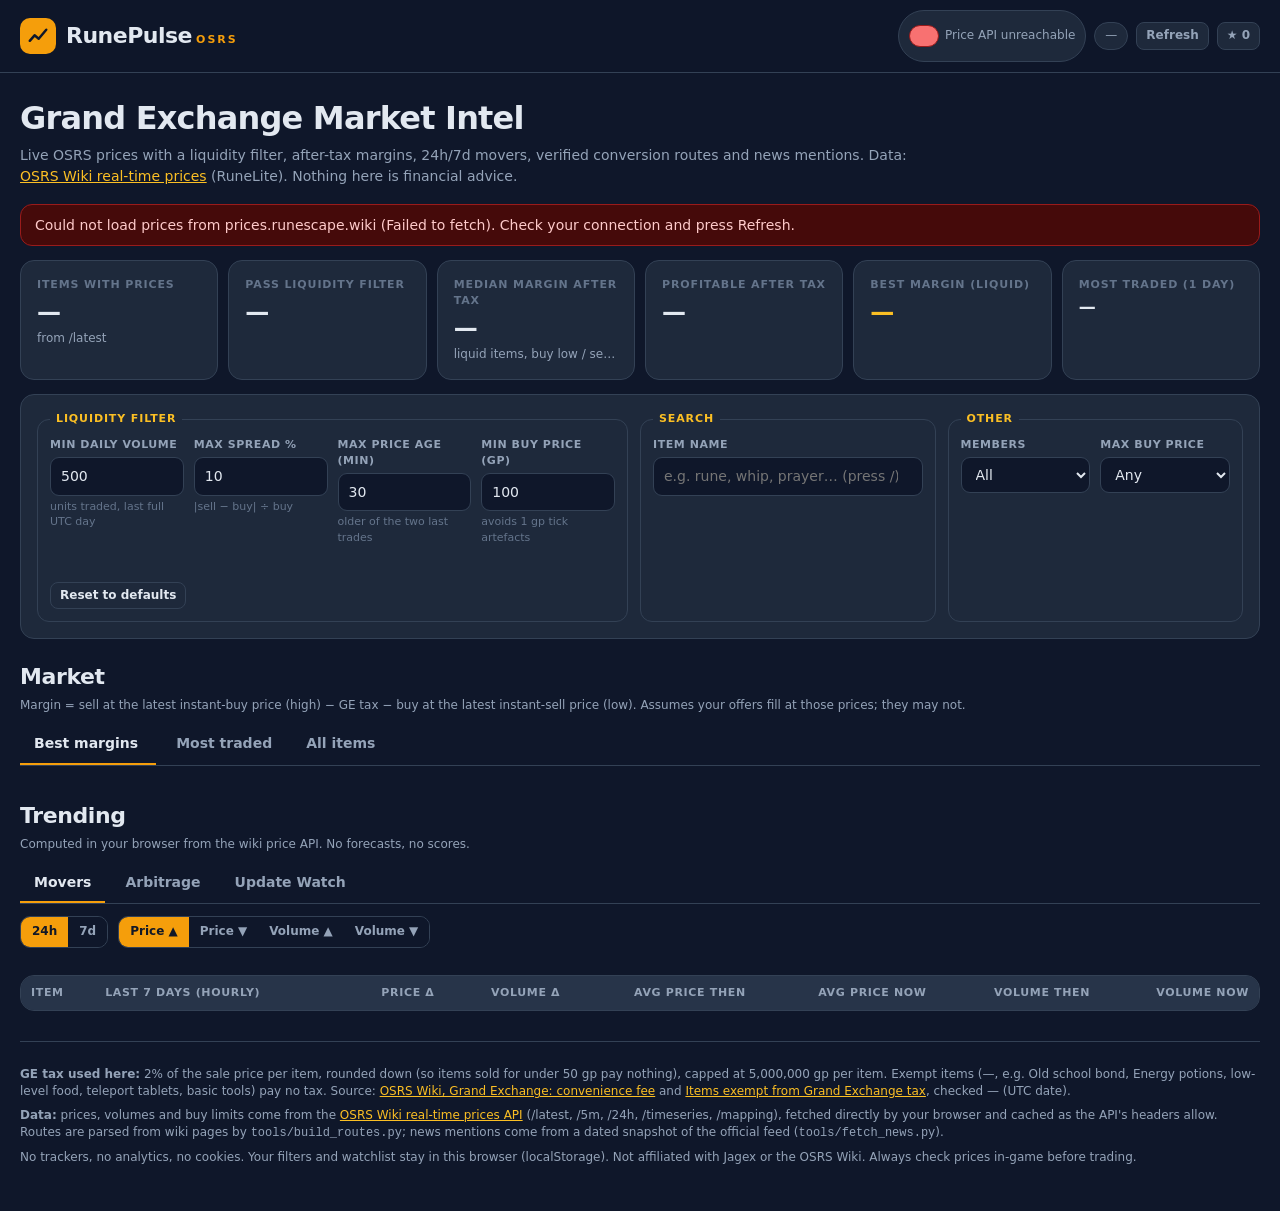
==== index.html @ b638eef5 "Fix price parsing, add liquidity filter and Trending: movers, arbitrage, update watch - Read /latest" ====
<!DOCTYPE html>
<html lang="en">
<head>
<meta charset="UTF-8">
<meta name="viewport" content="width=device-width, initial-scale=1">
<title>RunePulse • OSRS Investing</title>
<meta name="description" content="Live Old School RuneScape Grand Exchange prices with a liquidity filter, after-tax margins, 24h/7d movers, set/decant/herblore arbitrage and news mentions. Data from the OSRS Wiki real-time prices API.">
<meta name="color-scheme" content="dark">
<meta name="theme-color" content="#0f172a">
<link rel="icon" href="data:image/svg+xml,%3Csvg xmlns='http://www.w3.org/2000/svg' viewBox='0 0 32 32'%3E%3Crect width='32' height='32' rx='8' fill='%23f59e0b'/%3E%3Cpath d='M6 22l6-7 5 4 9-11' stroke='%230f172a' stroke-width='3.2' fill='none' stroke-linecap='round' stroke-linejoin='round'/%3E%3C/svg%3E">
<style>
:root{--bg:#0f172a;--panel:#1e293b;--panel2:#162032;--line:#334155;--line2:#475569;--txt:#e2e8f0;--mute:#94a3b8;--dim:#64748b;--gold:#f59e0b;--gold2:#fbbf24;--up:#22c55e;--down:#f87171;--blue:#60a5fa;--r:14px}
*{box-sizing:border-box}
html{-webkit-text-size-adjust:100%}
body{margin:0;background:var(--bg);color:var(--txt);font:14px/1.45 system-ui,-apple-system,"Segoe UI",Roboto,Inter,Helvetica,Arial,sans-serif}
a{color:var(--gold2)}
button,input,select{font:inherit;color:inherit}
.wrap{max-width:1400px;margin:0 auto;padding:0 20px}
.num,td.n,.mono{font-variant-numeric:tabular-nums}
.up{color:var(--up)}.down{color:var(--down)}.mute{color:var(--mute)}.dim{color:var(--dim)}.gold{color:var(--gold2)}
.sr-only{position:absolute;width:1px;height:1px;overflow:hidden;clip:rect(0 0 0 0);white-space:nowrap}
/* header */
.top{position:sticky;top:0;z-index:40;background:rgba(15,23,42,.94);backdrop-filter:blur(6px);border-bottom:1px solid var(--line)}
.top .wrap{display:flex;align-items:center;justify-content:space-between;gap:12px;padding-top:10px;padding-bottom:10px;flex-wrap:wrap}
.brand{display:flex;align-items:center;gap:10px;text-decoration:none;color:inherit}
.logo{width:36px;height:36px;border-radius:10px;background:var(--gold);display:grid;place-items:center}
.brand b{font-size:22px;letter-spacing:-.5px}.brand small{color:var(--gold);font-weight:700;letter-spacing:2px;font-size:11px;margin-left:4px}
.status{display:flex;align-items:center;gap:8px;flex-wrap:wrap;font-size:12px;color:var(--mute)}
.pill{display:inline-flex;align-items:center;gap:6px;border:1px solid var(--line);background:var(--panel);border-radius:999px;padding:4px 10px;font-size:12px;white-space:nowrap}
.dot{width:8px;height:8px;border-radius:50%;background:var(--dim)}.dot.ok{background:var(--up)}.dot.err{background:var(--down)}.dot.load{background:var(--gold);animation:p 1s infinite}
@keyframes p{50%{opacity:.3}}
.btn{border:1px solid var(--line);background:var(--panel);border-radius:10px;padding:7px 12px;cursor:pointer;font-weight:600;font-size:13px}
.btn:hover{border-color:var(--line2);background:#243349}.btn:disabled{opacity:.5;cursor:default}
.btn.sm{padding:4px 9px;font-size:12px;border-radius:8px}
/* hero */
.hero{padding:22px 0 8px}
.hero h1{margin:0;font-size:32px;letter-spacing:-.8px}
.hero p{margin:4px 0 0;color:var(--mute);max-width:900px}
/* cards & panels */
.panel{background:var(--panel);border:1px solid var(--line);border-radius:var(--r);padding:16px}
.metrics{display:grid;grid-template-columns:repeat(6,minmax(0,1fr));gap:10px;margin:14px 0}
.metric .k{font-size:11px;text-transform:uppercase;letter-spacing:.08em;color:var(--dim);font-weight:600}
.metric .v{font-size:24px;font-weight:700;margin-top:2px;font-variant-numeric:tabular-nums;white-space:nowrap;overflow:hidden;text-overflow:ellipsis}
.metric .s{font-size:12px;color:var(--mute);white-space:nowrap;overflow:hidden;text-overflow:ellipsis}
h2{font-size:22px;margin:0;letter-spacing:-.4px}
h3{margin:0;font-size:16px}
.sec{margin:22px 0}
.sec-head{display:flex;align-items:flex-end;justify-content:space-between;gap:10px;flex-wrap:wrap;margin-bottom:10px}
.note{font-size:12px;color:var(--mute);margin:4px 0 0}
/* filters */
.filters{display:grid;grid-template-columns:2fr 1fr 1fr;gap:12px}
.fgroup{border:1px solid var(--line);border-radius:12px;padding:10px 12px 12px;margin:0}
.fgroup legend{padding:0 6px;font-size:11px;letter-spacing:.08em;text-transform:uppercase;color:var(--gold2);font-weight:700}
.fgrid{display:grid;grid-template-columns:repeat(4,minmax(0,1fr));gap:10px}
.field label{display:block;font-size:11px;color:var(--mute);font-weight:600;margin-bottom:4px;text-transform:uppercase;letter-spacing:.05em}
.field input,.field select{width:100%;background:var(--bg);border:1px solid var(--line);border-radius:9px;padding:8px 10px}
.field input:focus,.field select:focus{outline:2px solid rgba(245,158,11,.5);border-color:var(--gold)}
.field .hint{font-size:11px;color:var(--dim);margin-top:3px}
.fsum{font-size:12px;color:var(--mute);margin-top:10px}
/* tabs */
.tabs{display:flex;gap:6px;border-bottom:1px solid var(--line);margin-bottom:12px;overflow-x:auto;scrollbar-width:none}
.tabs::-webkit-scrollbar{display:none}
.tab{background:none;border:0;border-bottom:2px solid transparent;padding:9px 14px;cursor:pointer;font-weight:600;color:var(--mute);white-space:nowrap}
.tab[aria-selected=true]{color:var(--txt);border-bottom-color:var(--gold)}
.tab:hover{color:var(--txt)}
.tab .cnt{font-size:11px;color:var(--dim);margin-left:4px}
.seg{display:inline-flex;border:1px solid var(--line);border-radius:10px;overflow:hidden}
.seg button{background:var(--bg);border:0;padding:6px 11px;cursor:pointer;font-size:12px;font-weight:600;color:var(--mute)}
.seg button[aria-pressed=true]{background:var(--gold);color:#111827}
.controls{display:flex;gap:10px;align-items:center;flex-wrap:wrap;margin-bottom:10px}
.controls label.chk{display:inline-flex;gap:6px;align-items:center;font-size:12px;color:var(--mute)}
.controls .field{min-width:130px}
/* item cards */
.grid{display:grid;grid-template-columns:repeat(auto-fill,minmax(250px,1fr));gap:10px}
.card{background:var(--panel);border:1px solid var(--line);border-radius:var(--r);padding:14px;cursor:pointer;text-align:left;width:100%;display:block}
.card:hover{border-color:var(--line2)}
.card .nm{font-weight:700;font-size:15px;line-height:1.25;display:flex;gap:6px;align-items:flex-start;justify-content:space-between}
.tag{display:inline-block;font-size:10px;font-weight:700;letter-spacing:.06em;padding:1px 6px;border-radius:5px;background:#052e16;color:#4ade80;vertical-align:middle}
.tag.warn{background:#451a03;color:#fdba74}.tag.gray{background:#334155;color:#cbd5e1}.tag.blue{background:#172554;color:#93c5fd}
.kv{display:grid;grid-template-columns:1fr 1fr;gap:6px 12px;margin-top:10px;font-size:12px}
.kv div span{display:block;color:var(--dim);font-size:10px;text-transform:uppercase;letter-spacing:.06em}
.kv b{font-variant-numeric:tabular-nums;font-size:14px}
.profit{margin-top:10px;display:flex;justify-content:space-between;align-items:center;background:var(--bg);border:1px solid var(--line);border-radius:10px;padding:6px 10px}
.empty{padding:28px;text-align:center;color:var(--mute)}
/* tables */
.tbl-wrap{overflow-x:auto;border:1px solid var(--line);border-radius:var(--r);background:var(--panel)}
table{width:100%;border-collapse:collapse;font-size:13px}
th{position:sticky;top:0;background:#273449;color:var(--mute);text-align:left;font-size:11px;letter-spacing:.06em;text-transform:uppercase;padding:9px 10px;white-space:nowrap;font-weight:700}
th.n,td.n{text-align:right}
th button{all:unset;cursor:pointer}
th button:focus-visible{outline:2px solid var(--gold)}
td{padding:8px 10px;border-top:1px solid var(--line);white-space:nowrap;vertical-align:middle}
tbody tr:hover{background:rgba(51,65,85,.35)}
td.name{white-space:normal;min-width:170px}
td.name button{all:unset;cursor:pointer;font-weight:600}
td.name button:hover{color:var(--gold2)}
td.sticky,th.sticky{position:sticky;left:0;background:var(--panel);z-index:1}
th.sticky{background:#273449;z-index:2}
tbody tr:hover td.sticky{background:#26344a}
.post .tbl-wrap td.sticky{background:var(--panel2)}
.post .tbl-wrap tbody tr:hover td.sticky{background:#1f2b3f}
.legs{font-size:11px;color:var(--mute);white-space:normal;min-width:220px;max-width:360px}
.more{display:flex;justify-content:center;padding:10px}
svg.spark{display:block}
/* banner */
.banner{border:1px solid #92400e;background:#1c1206;color:#fde68a;border-radius:12px;padding:10px 14px;margin-bottom:12px;font-size:13px}
.banner b{color:#fbbf24}
.news{display:grid;gap:12px;grid-template-columns:minmax(0,1fr)}
.post{min-width:0;background:var(--panel);border:1px solid var(--line);border-radius:var(--r);padding:14px}
.post .meta{font-size:12px;color:var(--dim)}
.post h3 a{color:var(--txt);text-decoration:none}.post h3 a:hover{color:var(--gold2)}
.post .tbl-wrap{margin-top:10px;background:var(--panel2)}
/* modal */
dialog{border:1px solid var(--line);background:var(--panel);color:var(--txt);border-radius:18px;padding:0;width:min(760px,96vw);max-height:92vh}
dialog::backdrop{background:rgba(2,6,23,.75)}
.mhead{display:flex;justify-content:space-between;gap:10px;padding:16px 18px;border-bottom:1px solid var(--line);align-items:flex-start}
.mbody{padding:16px 18px;overflow:auto;max-height:calc(92vh - 140px)}
.mgrid{display:grid;grid-template-columns:repeat(3,minmax(0,1fr));gap:10px}
.box{background:var(--bg);border:1px solid var(--line);border-radius:12px;padding:10px}
.box .k{font-size:10px;text-transform:uppercase;letter-spacing:.07em;color:var(--dim);font-weight:700}
.box .v{font-size:20px;font-weight:700;font-variant-numeric:tabular-nums}
.chart{margin-top:12px;background:var(--bg);border:1px solid var(--line);border-radius:12px;padding:10px}
footer{border-top:1px solid var(--line);margin-top:30px;padding:18px 0 40px;color:var(--mute);font-size:12px}
footer p{margin:6px 0}
details summary{cursor:pointer;color:var(--gold2)}
.err{background:#450a0a;border:1px solid #991b1b;color:#fecaca;border-radius:12px;padding:10px 14px;margin:10px 0}
@media (max-width:1100px){.metrics{grid-template-columns:repeat(3,minmax(0,1fr))}.filters{grid-template-columns:1fr}}
@media (max-width:640px){
 .wrap{padding:0 12px}.hero h1{font-size:25px}
 .metrics{grid-template-columns:repeat(2,minmax(0,1fr));gap:8px}.metric .v{font-size:19px}
 .fgrid{grid-template-columns:repeat(2,minmax(0,1fr))}
 .brand b{font-size:19px}.status .pill.hide-sm{display:none}
 .mgrid{grid-template-columns:repeat(2,minmax(0,1fr))}
 .grid{grid-template-columns:1fr}
 td,th{padding:7px 8px}
 td.name{min-width:130px;max-width:170px}
 .legs{min-width:170px}
 .top .wrap{padding-top:8px;padding-bottom:8px;gap:8px}
 .logo{width:30px;height:30px}
}
</style>
</head>
<body>
<header class="top">
  <div class="wrap">
    <a class="brand" href="./" aria-label="RunePulse home">
      <span class="logo" aria-hidden="true"><svg width="22" height="22" viewBox="0 0 32 32"><path d="M4 23l7-8 6 5 11-13" stroke="#0f172a" stroke-width="3.6" fill="none" stroke-linecap="round" stroke-linejoin="round"/></svg></span>
      <span><b>RunePulse</b><small>OSRS</small></span>
    </a>
    <div class="status">
      <span class="pill" id="st-pill"><span class="dot load" id="st-dot"></span><span id="st-text">Loading prices…</span></span>
      <span class="pill hide-sm" id="st-times" title="When each dataset was fetched">—</span>
      <button class="btn sm" id="btn-refresh" type="button">Refresh</button>
      <button class="btn sm" id="btn-watch" type="button" aria-label="Show watchlist">★ <span id="watch-count">0</span></button>
    </div>
  </div>
</header>

<main class="wrap">
  <section class="hero">
    <h1>Grand Exchange Market Intel</h1>
    <p>Live OSRS prices with a liquidity filter, after-tax margins, 24h/7d movers, verified conversion routes and news mentions. Data: <a href="https://oldschool.runescape.wiki/w/RuneScape:Real-time_Prices" target="_blank" rel="noopener">OSRS Wiki real-time prices</a> (RuneLite). Nothing here is financial advice.</p>
  </section>
  <div id="load-error" class="err" hidden></div>

  <section class="metrics" aria-label="Key metrics">
    <div class="panel metric"><div class="k">Items with prices</div><div class="v" id="m-items">—</div><div class="s" id="m-items-s">from /latest</div></div>
    <div class="panel metric"><div class="k">Pass liquidity filter</div><div class="v" id="m-liquid">—</div><div class="s" id="m-liquid-s">&nbsp;</div></div>
    <div class="panel metric"><div class="k">Median margin after tax</div><div class="v" id="m-median">—</div><div class="s">liquid items, buy low / sell high</div></div>
    <div class="panel metric"><div class="k">Profitable after tax</div><div class="v" id="m-pos">—</div><div class="s" id="m-pos-s">&nbsp;</div></div>
    <div class="panel metric"><div class="k">Best margin (liquid)</div><div class="v gold" id="m-best">—</div><div class="s" id="m-best-s">&nbsp;</div></div>
    <div class="panel metric"><div class="k">Most traded (1 day)</div><div class="v" id="m-vol" style="font-size:17px">—</div><div class="s" id="m-vol-s">&nbsp;</div></div>
  </section>

  <section class="panel" aria-label="Filters">
    <div class="filters">
      <fieldset class="fgroup">
        <legend>Liquidity filter</legend>
        <div class="fgrid">
          <div class="field"><label for="f-minvol">Min daily volume</label><input id="f-minvol" type="number" min="0" step="50" inputmode="numeric"><div class="hint">units traded, last full UTC day</div></div>
          <div class="field"><label for="f-spread">Max spread %</label><input id="f-spread" type="number" min="0" step="0.5" inputmode="decimal"><div class="hint">|sell − buy| ÷ buy</div></div>
          <div class="field"><label for="f-age">Max price age (min)</label><input id="f-age" type="number" min="1" step="5" inputmode="numeric"><div class="hint">older of the two last trades</div></div>
          <div class="field"><label for="f-minprice">Min buy price (gp)</label><input id="f-minprice" type="number" min="0" step="50" inputmode="numeric"><div class="hint">avoids 1 gp tick artefacts</div></div>
        </div>
        <div class="fsum" id="f-summary">&nbsp;</div>
        <button class="btn sm" id="f-reset" type="button" style="margin-top:8px">Reset to defaults</button>
      </fieldset>
      <fieldset class="fgroup">
        <legend>Search</legend>
        <div class="field"><label for="f-search">Item name</label><input id="f-search" type="search" placeholder="e.g. rune, whip, prayer… (press /)" autocomplete="off"></div>
      </fieldset>
      <fieldset class="fgroup">
        <legend>Other</legend>
        <div class="fgrid" style="grid-template-columns:1fr 1fr">
          <div class="field"><label for="f-members">Members</label><select id="f-members"><option value="all">All</option><option value="m">Members</option><option value="f">F2P</option></select></div>
          <div class="field"><label for="f-maxprice">Max buy price</label><select id="f-maxprice"><option value="0">Any</option><option value="10000">&lt; 10k</option><option value="100000">&lt; 100k</option><option value="1000000">&lt; 1m</option><option value="10000000">&lt; 10m</option></select></div>
        </div>
      </fieldset>
    </div>
  </section>

  <section class="sec" aria-labelledby="mk-h">
    <div class="sec-head"><div><h2 id="mk-h">Market</h2><p class="note">Margin = sell at the latest instant-buy price (high) − GE tax − buy at the latest instant-sell price (low). Assumes your offers fill at those prices; they may not.</p></div></div>
    <div class="tabs" role="tablist" aria-label="Market views">
      <button class="tab" role="tab" id="mt-flips" aria-controls="mp-flips" aria-selected="true">Best margins<span class="cnt" id="c-flips"></span></button>
      <button class="tab" role="tab" id="mt-volume" aria-controls="mp-volume" aria-selected="false">Most traded</button>
      <button class="tab" role="tab" id="mt-all" aria-controls="mp-all" aria-selected="false">All items<span class="cnt" id="c-all"></span></button>
    </div>
    <div id="mp-flips" role="tabpanel" aria-labelledby="mt-flips"><div class="grid" id="grid-flips"></div></div>
    <div id="mp-volume" role="tabpanel" aria-labelledby="mt-volume" hidden><div class="grid" id="grid-volume"></div></div>
    <div id="mp-all" role="tabpanel" aria-labelledby="mt-all" hidden>
      <div class="controls">
        <label class="chk"><input type="checkbox" id="all-liquid" checked> Liquid items only</label>
        <label class="chk"><input type="checkbox" id="all-watch"> Watchlist only</label>
      </div>
      <div class="tbl-wrap"><table id="tbl-all"><thead><tr>
        <th class="sticky"><button data-sort="name">Item</button></th>
        <th class="n"><button data-sort="low">Buy (low)</button></th>
        <th class="n"><button data-sort="high">Sell (high)</button></th>
        <th class="n"><button data-sort="tax">Tax</button></th>
        <th class="n"><button data-sort="profit">Profit</button></th>
        <th class="n"><button data-sort="marginPct">Margin</button></th>
        <th class="n"><button data-sort="dayVol">Day vol</button></th>
        <th class="n"><button data-sort="limit">Limit</button></th>
        <th class="n"><button data-sort="ageMin">Age</button></th>
        <th>Flags</th>
      </tr></thead><tbody></tbody></table></div>
      <div class="more"><button class="btn sm" id="all-more" type="button" hidden>Show more</button></div>
    </div>
  </section>

  <section class="sec" id="trending" aria-labelledby="tr-h">
    <div class="sec-head"><div><h2 id="tr-h">Trending</h2><p class="note">Computed in your browser from the wiki price API. No forecasts, no scores.</p></div></div>
    <div class="tabs" role="tablist" aria-label="Trending views">
      <button class="tab" role="tab" id="tt-movers" aria-controls="tp-movers" aria-selected="true">Movers</button>
      <button class="tab" role="tab" id="tt-arb" aria-controls="tp-arb" aria-selected="false">Arbitrage</button>
      <button class="tab" role="tab" id="tt-news" aria-controls="tp-news" aria-selected="false">Update Watch</button>
    </div>

    <div id="tp-movers" role="tabpanel" aria-labelledby="tt-movers">
      <div class="controls">
        <div class="seg" role="group" aria-label="Window"><button data-win="1" aria-pressed="true">24h</button><button data-win="7" aria-pressed="false">7d</button></div>
        <div class="seg" role="group" aria-label="Measure"><button data-mv="up" aria-pressed="true">Price ▲</button><button data-mv="down" aria-pressed="false">Price ▼</button><button data-mv="vol" aria-pressed="false">Volume ▲</button><button data-mv="voldown" aria-pressed="false">Volume ▼</button></div>
      </div>
      <p class="note" id="mv-note">&nbsp;</p>
      <div class="tbl-wrap"><table id="tbl-movers"><thead><tr>
        <th class="sticky">Item</th><th>Last 7 days (hourly)</th><th class="n">Price Δ</th><th class="n">Volume Δ</th><th class="n">Avg price then</th><th class="n">Avg price now</th><th class="n">Volume then</th><th class="n">Volume now</th>
      </tr></thead><tbody></tbody></table></div>
    </div>

    <div id="tp-arb" role="tabpanel" aria-labelledby="tt-arb" hidden>
      <div class="controls">
        <div class="seg" role="group" aria-label="Route type"><button data-at="all" aria-pressed="true">All</button><button data-at="set" aria-pressed="false">Item sets</button><button data-at="decant" aria-pressed="false">Decanting</button><button data-at="herb" aria-pressed="false">Herblore</button></div>
        <div class="seg" role="group" aria-label="Price assumption"><button data-pm="offer" aria-pressed="true" title="Buy at latest low, sell at latest high">Offers</button><button data-pm="instant" aria-pressed="false" title="Buy at latest high, sell at latest low">Instant</button></div>
        <div class="field"><label for="arb-minvol">Min leg volume/day</label><input id="arb-minvol" type="number" min="0" step="10" inputmode="numeric"></div>
        <label class="chk"><input type="checkbox" id="arb-profit" checked> Profitable only</label>
      </div>
      <p class="note" id="arb-note">&nbsp;</p>
      <div class="tbl-wrap"><table id="tbl-arb"><thead><tr>
        <th class="sticky"><button data-asort="name">Route</button></th><th class="n"><button data-asort="profit">Profit</button></th><th class="n"><button data-asort="roi">ROI</button></th><th class="n"><button data-asort="cost">Buy cost</button></th><th class="n"><button data-asort="gross">Sell value</button></th><th class="n"><button data-asort="tax">Tax</button></th><th class="n"><button data-asort="perLimit">Routes / 4h</button></th><th class="n"><button data-asort="ageMin">Age</button></th><th>Buy → sell</th>
      </tr></thead><tbody></tbody></table></div>
      <div class="more"><button class="btn sm" id="arb-more" type="button" hidden>Show more</button></div>
    </div>

    <div id="tp-news" role="tabpanel" aria-labelledby="tt-news" hidden>
      <div class="banner"><b>What the news mentions and what the price did since. Not a prediction, not financial advice.</b><br><span id="news-meta">&nbsp;</span></div>
      <div class="news" id="news-list"></div>
    </div>
  </section>

  <footer>
    <p><b>GE tax used here:</b> 2% of the sale price per item, rounded down (so items sold for under 50 gp pay nothing), capped at 5,000,000 gp per item. Exempt items (<span id="tax-count">—</span>, e.g. Old school bond, Energy potions, low-level food, teleport tablets, basic tools) pay no tax. Source: <a href="https://oldschool.runescape.wiki/w/Grand_Exchange#Convenience_fee_and_item_sink" target="_blank" rel="noopener">OSRS Wiki, Grand Exchange: convenience fee</a> and <a href="https://oldschool.runescape.wiki/w/Category:Items_exempt_from_Grand_Exchange_tax" target="_blank" rel="noopener">Items exempt from Grand Exchange tax</a>, checked <span id="routes-built">—</span> (UTC date).</p>
    <p><b>Data:</b> prices, volumes and buy limits come from the <a href="https://oldschool.runescape.wiki/w/RuneScape:Real-time_Prices" target="_blank" rel="noopener">OSRS Wiki real-time prices API</a> (/latest, /5m, /24h, /timeseries, /mapping), fetched directly by your browser and cached as the API's headers allow. Routes are parsed from wiki pages by <code>tools/build_routes.py</code>; news mentions come from a dated snapshot of the official feed (<code>tools/fetch_news.py</code>).</p>
    <p>No trackers, no analytics, no cookies. Your filters and watchlist stay in this browser (localStorage). Not affiliated with Jagex or the OSRS Wiki. Always check prices in-game before trading.</p>
  </footer>
</main>

<dialog id="item-modal" aria-labelledby="md-name">
  <div class="mhead">
    <div><h2 id="md-name">Item</h2><div class="note" id="md-sub"></div></div>
    <div style="display:flex;gap:6px"><button class="btn sm" id="md-watch" type="button">☆ Watch</button><button class="btn sm" id="md-close" type="button" aria-label="Close">✕</button></div>
  </div>
  <div class="mbody" id="md-body"></div>
</dialog>

<script src="data/routes.js"></script>
<script src="data/news.js"></script>
<script>
'use strict';
/* ==========================================================================
   RunePulse (RuneVest.Com) - static, no build step, no third-party scripts.
   Price data: OSRS Wiki real-time prices API, https://prices.runescape.wiki
   Docs: https://oldschool.runescape.wiki/w/RuneScape:Real-time_Prices
   The wiki asks for a descriptive User-Agent. Browsers do not allow pages to set
   User-Agent (it is a forbidden header), so this page sends none; the build
   scripts in /tools do. We only fetch bulk endpoints (no per-item loops over
   /latest) and we reuse responses for as long as their cache headers say.
   ========================================================================== */
const API = 'https://prices.runescape.wiki/api/v1/osrs';
const DAY = 86400;
// Minimum reuse times (ms), matching the API's cache headers: /latest max-age=60,
// /5m and /timeseries change every 5 min / 1 h, /mapping max-age=3600, /24h?timestamp= is historical.
const TTL = { latest: 60e3, '5m': 300e3, mapping: 3600e3, timeseries: 600e3, day: Infinity };

/* ---------- GE tax ----------
   Rule (OSRS Wiki, "Grand Exchange" > "Convenience fee and item sink", checked 2026-09-28):
   https://oldschool.runescape.wiki/w/Grand_Exchange#Convenience_fee_and_item_sink
   "Most transactions on the Grand Exchange are subject to a 2% tax ... capped at a maximum of
   5 million coins per item." "The 2% tax rounds down to the nearest whole number, so items sold
   for below 50 coins have a tax of less than one coin, and so have no tax obligation."
   Raised from 1% to 2% on 29 May 2025. Exempt items: Category:Items exempt from Grand Exchange tax
   https://oldschool.runescape.wiki/w/Category:Items_exempt_from_Grand_Exchange_tax
   (resolved to item ids in data/routes.js by tools/build_routes.py). Only the seller pays it. */
const TAX_RATE = 0.02, TAX_CAP = 5000000;
const ROUTES = window.RV_ROUTES || { taxExempt: [], sets: [], decant: [], recipes: [] };
const NEWS = window.RV_NEWS || null;
const TAX_EXEMPT = new Set(ROUTES.taxExempt.map(x => x.id));
function geTax(price, id) {
  if (!price || TAX_EXEMPT.has(id)) return 0;
  return Math.min(Math.floor(price * TAX_RATE), TAX_CAP);
}

/* ---------- settings ---------- */
const DEFAULTS = { minVol: 500, maxSpread: 10, maxAge: 30, minPrice: 100, arbMinVol: 100 };
const S = Object.assign({}, DEFAULTS, safeJSON(localStorage.getItem('rv_settings')) || {});
let watch = new Set(safeJSON(localStorage.getItem('osrs_watchlist')) || []);
function saveSettings() { localStorage.setItem('rv_settings', JSON.stringify(S)); }
function safeJSON(s) { try { return JSON.parse(s); } catch (e) { return null; } }

/* ---------- helpers ---------- */
const $ = s => document.querySelector(s);
const NF = new Intl.NumberFormat('en-US');
const fmt = n => (n == null || !isFinite(n)) ? '—' : NF.format(Math.round(n));
function short(n) {
  if (n == null || !isFinite(n)) return '—';
  const a = Math.abs(n);
  if (a >= 1e9) return (n / 1e9).toFixed(2).replace(/\.?0+$/, '') + 'b';
  if (a >= 1e7) return (n / 1e6).toFixed(1).replace(/\.0$/, '') + 'm';
  if (a >= 1e5) return (n / 1e3).toFixed(0) + 'k';
  return fmt(n);
}
const pct = (n, d = 1) => (n == null || !isFinite(n)) ? '—' : (n > 0 ? '+' : '') + n.toFixed(d) + '%';
const cls = n => n > 0 ? 'up' : n < 0 ? 'down' : 'mute';
const esc = s => String(s).replace(/[&<>"']/g, c => ({ '&': '&amp;', '<': '&lt;', '>': '&gt;', '"': '&quot;', "'": '&#39;' }[c]));
const ago = min => min == null ? '—' : min < 1 ? '<1m' : min < 60 ? Math.round(min) + 'm' : min < 1440 ? (min / 60).toFixed(1).replace(/\.0$/, '') + 'h' : Math.round(min / 1440) + 'd';
const utcDay = ts => new Date(ts * 1000).toLocaleDateString('en-US', { month: 'short', day: 'numeric', timeZone: 'UTC' });
const clock = t => new Date(t).toLocaleTimeString([], { hour: '2-digit', minute: '2-digit' });
function median(a) { if (!a.length) return null; const s = [...a].sort((x, y) => x - y), m = s.length >> 1; return s.length % 2 ? s[m] : (s[m - 1] + s[m]) / 2; }
function dayAvg(d) { // volume-weighted average traded price for a /24h or /1h bucket
  if (!d) return null;
  const hv = d.highPriceVolume || 0, lv = d.lowPriceVolume || 0, ah = d.avgHighPrice, al = d.avgLowPrice;
  if (ah && al && hv + lv) return (ah * hv + al * lv) / (hv + lv);
  return ah || al || null;
}
const dayVol = d => d ? (d.highPriceVolume || 0) + (d.lowPriceVolume || 0) : 0;
const daySpread = d => d && d.avgHighPrice && d.avgLowPrice ? Math.abs(d.avgHighPrice - d.avgLowPrice) / d.avgLowPrice * 100 : null;

/* ---------- API with cache ---------- */
const memo = new Map();
async function api(path, ttl) {
  const hit = memo.get(path);
  if (hit && (hit.data || hit.p) && (Date.now() - hit.t < ttl)) return hit.data || hit.p;
  const p = fetch(API + path, { cache: 'default', credentials: 'omit' }).then(r => {
    if (!r.ok) throw new Error(path + ' → HTTP ' + r.status);
    return r.json();
  });
  memo.set(path, { t: Date.now(), p });
  try { const data = await p; memo.set(path, { t: Date.now(), data }); return data; }
  catch (e) { memo.delete(path); throw e; }
}
async function pool(tasks, n) { // tiny concurrency limiter for per-item /timeseries calls
  const out = []; let i = 0;
  await Promise.all(Array.from({ length: n }, async () => { while (i < tasks.length) { const k = i++; try { out[k] = await tasks[k](); } catch (e) { out[k] = null; } } }));
  return out;
}

/* ---------- state ---------- */
const D = { meta: new Map(), latest: {}, five: {}, day: {}, dayPrev: {}, dayWeek: {}, dayTs: null, items: [], byId: new Map(), fetched: {} };

async function loadDays() {
  // /24h?timestamp=<UTC midnight> returns that whole UTC day. Use the latest complete day,
  // falling back one more day if the API has not published it yet.
  let ts = Math.floor(Date.now() / 1000 / DAY) * DAY - DAY;
  let d = (await api('/24h?timestamp=' + ts, TTL.day)).data || {};
  if (Object.keys(d).length < 500) { ts -= DAY; d = (await api('/24h?timestamp=' + ts, TTL.day)).data || {}; }
  const [p, w] = await Promise.all([api('/24h?timestamp=' + (ts - DAY), TTL.day), api('/24h?timestamp=' + (ts - 7 * DAY), TTL.day)]);
  D.day = d; D.dayPrev = p.data || {}; D.dayWeek = w.data || {}; D.dayTs = ts;
}

async function loadAll() {
  setStatus('load', 'Loading prices…');
  $('#btn-refresh').disabled = true;
  try {
    const [mapping, latest, five] = await Promise.all([api('/mapping', TTL.mapping), api('/latest', TTL.latest), api('/5m', TTL['5m']), loadDays()]);
    // Bug fix: /latest and /5m wrap their payload in {data: {...}} (the old code read the top level).
    D.latest = latest.data || {}; D.five = five.data || {}; D.fiveTs = five.timestamp;
    if (!D.meta.size || D.metaSrc !== mapping) { D.meta = new Map(mapping.map(m => [m.id, m])); D.metaSrc = mapping; }
    D.fetched.latest = memo.get('/latest').t; D.fetched.mapping = memo.get('/mapping').t;
    buildItems();
    renderAll();
    setStatus('ok', 'Live · ' + fmt(D.items.length) + ' items');
    $('#load-error').hidden = true;
  } catch (e) {
    console.warn('Load failed', e);
    setStatus('err', 'Price API unreachable');
    const el = $('#load-error'); el.hidden = false;
    el.textContent = 'Could not load prices from prices.runescape.wiki (' + e.message + '). Check your connection and press Refresh.';
  } finally {
    $('#btn-refresh').disabled = false; // repeat clicks reuse cached data until each endpoint's TTL passes
  }
}

function buildItems() {
  const now = Date.now() / 1000;
  const items = [];
  for (const [k, v] of Object.entries(D.latest)) {
    const id = +k, m = D.meta.get(id) || {};
    const high = v.high || null, low = v.low || null;
    const f = D.five[k] || {}, dd = D.day[k], dp = D.dayPrev[k], dw = D.dayWeek[k];
    const times = [v.highTime, v.lowTime].filter(Boolean);
    const ageMin = times.length === 2 ? (now - Math.min(...times)) / 60 : null;
    const tax = high ? geTax(high, id) : null;
    const profit = high && low ? high - tax - low : null;
    items.push({
      id, name: m.name || ('Item ' + id), members: !!m.members, limit: m.limit || null, highalch: m.highalch || null, examine: m.examine || '',
      high, low, highTime: v.highTime, lowTime: v.lowTime, ageMin, tax, profit,
      marginPct: profit != null && low ? profit / low * 100 : null,
      spreadPct: high && low ? (high - low) / low * 100 : null,
      v5h: f.highPriceVolume || 0, v5l: f.lowPriceVolume || 0,
      dayVol: dayVol(dd), dayAvg: dayAvg(dd), prevVol: dayVol(dp), prevAvg: dayAvg(dp), weekVol: dayVol(dw), weekAvg: dayAvg(dw),
      daySpread: daySpread(dd), prevSpread: daySpread(dp), weekSpread: daySpread(dw),
    });
  }
  D.items = items; D.byId = new Map(items.map(i => [i.id, i]));
}

/* ---------- liquidity filter ---------- */
function liquidReason(i) {
  if (!i.high || !i.low) return 'noprice';
  if (i.dayVol < S.minVol) return 'vol';
  if (Math.abs(i.spreadPct) > S.maxSpread) return 'spread';
  if (i.ageMin == null || i.ageMin > S.maxAge) return 'stale';
  if (i.low < S.minPrice) return 'price';
  return null;
}
function userFilter(i) {
  const q = $('#f-search').value.trim().toLowerCase();
  if (q && !i.name.toLowerCase().includes(q)) return false;
  const m = $('#f-members').value;
  if (m === 'm' && !i.members) return false;
  if (m === 'f' && i.members) return false;
  const mp = +$('#f-maxprice').value;
  if (mp && i.low > mp) return false;
  return true;
}

/* ---------- rendering: metrics + market ---------- */
let liquid = [];
function renderAll() {
  const reasons = { noprice: 0, vol: 0, spread: 0, stale: 0, price: 0 };
  liquid = [];
  for (const i of D.items) { const r = liquidReason(i); i.liquid = !r; if (r) reasons[r]++; else liquid.push(i); }
  $('#m-items').textContent = fmt(D.items.length);
  $('#m-items-s').textContent = 'latest trade prices, ' + (D.fetched.latest ? clock(D.fetched.latest) : '');
  $('#m-liquid').textContent = fmt(liquid.length);
  $('#m-liquid-s').textContent = 'of ' + fmt(D.items.length) + ' (' + (liquid.length / Math.max(1, D.items.length) * 100).toFixed(0) + '%)';
  const med = median(liquid.map(i => i.marginPct));
  const medEl = $('#m-median'); medEl.textContent = pct(med, 2); medEl.className = 'v ' + cls(med);
  const pos = liquid.filter(i => i.profit > 0);
  $('#m-pos').textContent = fmt(pos.length);
  $('#m-pos-s').textContent = pos.length ? 'avg ' + pct(pos.reduce((a, i) => a + i.marginPct, 0) / pos.length, 2) + ' on those' : ' ';
  const best = [...liquid].sort((a, b) => b.marginPct - a.marginPct)[0];
  $('#m-best').textContent = best ? pct(best.marginPct) : '—';
  $('#m-best-s').textContent = best ? best.name + ' · ' + short(best.profit) + ' gp/ea' : ' ';
  const top = [...liquid].sort((a, b) => b.dayVol - a.dayVol)[0];
  $('#m-vol').textContent = top ? top.name : '—';
  $('#m-vol-s').textContent = top ? short(top.dayVol) + ' traded on ' + utcDay(D.dayTs) + ' (UTC)' : ' ';
  $('#f-summary').innerHTML = `<b>${fmt(liquid.length)}</b> of ${fmt(D.items.length)} items pass. Removed: ${fmt(reasons.vol)} low volume, ${fmt(reasons.spread)} wide spread, ${fmt(reasons.stale)} stale, ${fmt(reasons.price)} below min price, ${fmt(reasons.noprice)} missing a buy or sell price.`;
  const tt = [];
  if (D.fetched.latest) tt.push('/latest ' + clock(D.fetched.latest));
  if (D.fiveTs) tt.push('/5m ' + clock(D.fiveTs * 1000));
  if (D.dayTs) tt.push('day ' + utcDay(D.dayTs) + ' UTC');
  $('#st-times').textContent = tt.join(' · ');
  $('#watch-count').textContent = watch.size;
  $('#tax-count').textContent = ROUTES.taxExempt.length + ' item ids';
  $('#routes-built').textContent = ROUTES.builtAt || '—';
  renderMarket();
  renderMovers();
  renderArb();
  renderNews();
}

function card(i) {
  const w = watch.has(i.id);
  return `<button class="card" type="button" data-id="${i.id}">
    <div class="nm"><span>${esc(i.name)} ${i.members ? '<span class="tag">M</span>' : ''} ${TAX_EXEMPT.has(i.id) ? '<span class="tag blue">NO TAX</span>' : ''}</span><span class="${w ? 'gold' : 'dim'}" aria-label="${w ? 'On watchlist' : ''}">${w ? '★' : ''}</span></div>
    <div class="kv">
      <div><span>Buy (low)</span><b class="up">${fmt(i.low)}</b></div>
      <div><span>Sell (high)</span><b class="gold">${fmt(i.high)}</b></div>
      <div><span>Tax</span><b>${fmt(i.tax)}</b></div>
      <div><span>Day volume</span><b>${short(i.dayVol)}</b></div>
      <div><span>Buy limit / 4h</span><b>${i.limit ? fmt(i.limit) : '?'}</b></div>
      <div><span>Price age</span><b>${ago(i.ageMin)}</b></div>
    </div>
    <div class="profit"><span class="mute" style="font-size:12px">Profit after tax</span><span><b class="${cls(i.profit)}">${fmt(i.profit)}</b> <span class="${cls(i.marginPct)}" style="font-size:12px">${pct(i.marginPct, 2)}</span></span></div>
  </button>`;
}
let allSort = { k: 'dayVol', dir: -1 }, allShown = 100;
function renderMarket() {
  const L = liquid.filter(userFilter);
  const flips = L.filter(i => i.profit > 0).sort((a, b) => b.marginPct - a.marginPct || b.dayVol - a.dayVol);
  $('#c-flips').textContent = fmt(flips.length);
  $('#grid-flips').innerHTML = flips.slice(0, 24).map(card).join('') || '<div class="empty">No liquid item is profitable after tax with these filters.</div>';
  const vol = [...L].sort((a, b) => b.dayVol - a.dayVol);
  $('#grid-volume').innerHTML = vol.slice(0, 24).map(card).join('') || '<div class="empty">No items match.</div>';
  renderAllTable();
}
function renderAllTable() {
  let rows = D.items.filter(userFilter);
  if ($('#all-liquid').checked) rows = rows.filter(i => i.liquid);
  if ($('#all-watch').checked) rows = rows.filter(i => watch.has(i.id));
  const { k, dir } = allSort;
  rows.sort((a, b) => { const x = a[k], y = b[k]; if (typeof x === 'string') return dir * x.localeCompare(y); return dir * ((x ?? -Infinity) - (y ?? -Infinity)); });
  $('#c-all').textContent = fmt(rows.length);
  const flag = i => [!i.high || !i.low ? '<span class="tag gray">NO PRICE</span>' : '', i.liquid ? '' : '<span class="tag warn">' + ({ vol: 'LOW VOL', spread: 'WIDE', stale: 'STALE', price: 'CHEAP', noprice: '' }[liquidReason(i)] || '') + '</span>', TAX_EXEMPT.has(i.id) ? '<span class="tag blue">NO TAX</span>' : '', watch.has(i.id) ? '<span class="gold">★</span>' : ''].join(' ');
  $('#tbl-all tbody').innerHTML = rows.slice(0, allShown).map(i => `<tr>
    <td class="name sticky"><button type="button" data-id="${i.id}">${esc(i.name)}</button> ${i.members ? '<span class="tag">M</span>' : ''}</td>
    <td class="n up">${fmt(i.low)}</td><td class="n gold">${fmt(i.high)}</td><td class="n">${fmt(i.tax)}</td>
    <td class="n ${cls(i.profit)}">${fmt(i.profit)}</td><td class="n ${cls(i.marginPct)}">${pct(i.marginPct, 2)}</td>
    <td class="n">${short(i.dayVol)}</td><td class="n">${i.limit ? fmt(i.limit) : '?'}</td><td class="n">${ago(i.ageMin)}</td><td>${flag(i)}</td></tr>`).join('') || '<tr><td colspan="10" class="empty">No items match.</td></tr>';
  const more = $('#all-more'); more.hidden = rows.length <= allShown; more.textContent = 'Show more (' + fmt(rows.length - allShown) + ' left)';
}

/* ---------- sparklines (/timeseries) ---------- */
const seriesCache = new Map();
function series(id) {
  if (!seriesCache.has(id)) seriesCache.set(id, api('/timeseries?timestep=1h&id=' + id, TTL.timeseries).then(r => (r.data || []).slice(-168)).catch(() => null));
  return seriesCache.get(id);
}
function sparkSVG(pts, w = 120, h = 30) {
  const v = pts.map(p => dayAvg(p)).map((y, x) => [x, y]).filter(p => p[1] != null);
  if (v.length < 2) return '<span class="dim">no data</span>';
  const ys = v.map(p => p[1]), mn = Math.min(...ys), mx = Math.max(...ys), n = pts.length - 1 || 1;
  const d = v.map(([x, y]) => (x / n * (w - 2) + 1).toFixed(1) + ',' + (h - 2 - (mx === mn ? .5 : (y - mn) / (mx - mn)) * (h - 4)).toFixed(1)).join(' ');
  const col = ys[ys.length - 1] >= ys[0] ? 'var(--up)' : 'var(--down)';
  return `<svg class="spark" width="${w}" height="${h}" viewBox="0 0 ${w} ${h}" role="img" aria-label="7-day hourly price, low ${fmt(mn)}, high ${fmt(mx)}"><polyline fill="none" stroke="${col}" stroke-width="1.6" points="${d}"/></svg>`;
}
function fillSparks(root) {
  const els = [...root.querySelectorAll('[data-spark]')];
  pool(els.map(el => async () => { const s = await series(+el.dataset.spark); if (el.isConnected) el.innerHTML = s ? sparkSVG(s) : '<span class="dim">n/a</span>'; }), 4);
}

/* ---------- Movers ---------- */
let mvWin = 1, mvKind = 'up';
function renderMovers() {
  if (!D.dayTs) return;
  const prevTs = D.dayTs - mvWin * DAY;
  const rows = [];
  for (const i of D.items) {
    const thenAvg = mvWin === 1 ? i.prevAvg : i.weekAvg, thenVol = mvWin === 1 ? i.prevVol : i.weekVol, thenSpread = mvWin === 1 ? i.prevSpread : i.weekSpread;
    // liquid in BOTH windows (volume, price floor, and a sane gap between the day's average buy and sell prices), so a % change is meaningful
    if (!i.dayAvg || !thenAvg || i.dayVol < S.minVol || thenVol < S.minVol || i.dayAvg < S.minPrice || thenAvg < S.minPrice) continue;
    if (i.daySpread == null || thenSpread == null || i.daySpread > S.maxSpread || thenSpread > S.maxSpread) continue;
    if (!userFilter(i)) continue;
    rows.push({ i, thenAvg, thenVol, dp: (i.dayAvg / thenAvg - 1) * 100, dv: (i.dayVol / thenVol - 1) * 100 });
  }
  const key = { up: r => -r.dp, down: r => r.dp, vol: r => -r.dv, voldown: r => r.dv }[mvKind];
  rows.sort((a, b) => key(a) - key(b));
  $('#mv-note').innerHTML = `Volume-weighted average traded price and units traded on <b>${utcDay(D.dayTs)}</b> vs <b>${utcDay(prevTs)}</b> (full UTC days, from /24h). Only items with at least ${fmt(S.minVol)} units traded on both days, average price ≥ ${fmt(S.minPrice)} gp, and a gap between the day's average instant-buy and instant-sell prices ≤ ${S.maxSpread}% (${fmt(rows.length)} items). Sparkline: hourly average price, last 7 days (/timeseries).`;
  const top = rows.slice(0, 20);
  const tb = $('#tbl-movers tbody');
  tb.innerHTML = top.map(r => `<tr>
    <td class="name sticky"><button type="button" data-id="${r.i.id}">${esc(r.i.name)}</button></td>
    <td data-spark="${r.i.id}"><span class="dim">…</span></td>
    <td class="n ${cls(r.dp)}"><b>${pct(r.dp)}</b></td><td class="n ${cls(r.dv)}">${pct(r.dv, 0)}</td>
    <td class="n">${fmt(r.thenAvg)}</td><td class="n">${fmt(r.i.dayAvg)}</td><td class="n">${short(r.thenVol)}</td><td class="n">${short(r.i.dayVol)}</td></tr>`).join('') || '<tr><td colspan="8" class="empty">No items meet the liquidity rules for both days.</td></tr>';
  if (!$('#tp-movers').hidden) fillSparks(tb);
}

/* ---------- Arbitrage ---------- */
let arbType = 'all', arbMode = 'offer', arbSort = { k: 'profit', dir: -1 }, arbShown = 50;
function buildRoutes() {
  const R = [];
  const nm = id => (D.meta.get(id) || {}).name || ('Item ' + id);
  for (const s of ROUTES.sets) {
    const pieces = s.pieces;
    R.push({ type: 'set', name: nm(s.set) + ' → pieces', how: 'Buy the set, exchange it at a GE clerk (free), sell the pieces', ins: [{ id: s.set, qty: 1 }], outs: pieces, src: ROUTES.sources && ROUTES.sources.sets });
    R.push({ type: 'set', name: 'Pieces → ' + nm(s.set), how: 'Buy the pieces, exchange them for the set at a GE clerk (free), sell the set', ins: pieces, outs: [{ id: s.set, qty: 1 }], src: ROUTES.sources && ROUTES.sources.sets });
  }
  for (const p of ROUTES.decant) {
    R.push({ type: 'decant', name: p.name + ': 4×(3) → 3×(4)', how: 'Decant at Bob Barter (GE, members, free). Leaves 1 empty vial, not counted.', ins: [{ id: p.d3, qty: 4 }], outs: [{ id: p.d4, qty: 3 }], src: ROUTES.sources && ROUTES.sources.decanting });
    R.push({ type: 'decant', name: p.name + ': 3×(4) → 4×(3)', how: 'Decant at Bob Barter (GE, members, free); needs 1 extra vial, bought on the GE here.', ins: [{ id: p.d4, qty: 3 }, { id: 229, qty: 1 }], outs: [{ id: p.d3, qty: 4 }], src: ROUTES.sources && ROUTES.sources.decanting });
  }
  for (const r of ROUTES.recipes) {
    R.push({ type: 'herb', name: r.outputs.map(o => nm(o.id)).join(' + ') + (r.level ? ' (Herblore ' + r.level + ')' : ''), how: 'Herblore recipe from the wiki page "' + r.page + '"' + (r.tools ? '; tool: ' + r.tools : '') + (r.notes ? '; requires: ' + r.notes : ''), ins: r.inputs, outs: r.outputs, src: 'https://oldschool.runescape.wiki/w/' + encodeURIComponent(r.page.replace(/ /g, '_')) });
  }
  return R;
}
let ROUTE_LIST = null;
function priceRoute(r) {
  const buyP = i => arbMode === 'offer' ? i.low : i.high, sellP = i => arbMode === 'offer' ? i.high : i.low;
  let cost = 0, gross = 0, tax = 0, ageMin = 0, minLegVol = Infinity, perLimit = Infinity, maxLegSpread = 0;
  const leg = i => { ageMin = Math.max(ageMin, i.ageMin ?? Infinity); minLegVol = Math.min(minLegVol, i.dayVol); maxLegSpread = Math.max(maxLegSpread, i.spreadPct == null ? Infinity : Math.abs(i.spreadPct)); };
  for (const l of r.ins) {
    const i = D.byId.get(l.id); if (!i || !buyP(i)) return null;
    cost += buyP(i) * l.qty; leg(i);
    perLimit = Math.min(perLimit, i.limit ? Math.floor(i.limit / l.qty) : Infinity);
  }
  for (const l of r.outs) {
    const i = D.byId.get(l.id); if (!i || !sellP(i)) return null;
    gross += sellP(i) * l.qty; tax += geTax(sellP(i), i.id) * l.qty; leg(i);
  }
  const profit = gross - tax - cost;
  return { ...r, cost, gross, tax, profit, roi: cost ? profit / cost * 100 : null, ageMin, minLegVol, maxLegSpread, perLimit: isFinite(perLimit) ? perLimit : null };
}
function legList(r) {
  const nm = id => esc((D.meta.get(id) || {}).name || id);
  const f = ls => ls.map(l => (l.qty !== 1 ? l.qty + '× ' : '') + nm(l.id)).join(', ');
  return `<span class="up">Buy</span> ${f(r.ins)} → <span class="gold">sell</span> ${f(r.outs)}`;
}
function renderArb() {
  if (!D.items.length) return;
  ROUTE_LIST = ROUTE_LIST || buildRoutes();
  const all = ROUTE_LIST.map(priceRoute).filter(Boolean);
  let rows = all.filter(r => arbType === 'all' || r.type === arbType);
  const typed = rows.length;
  rows = rows.filter(r => r.minLegVol >= S.arbMinVol && r.ageMin <= S.maxAge && r.maxLegSpread <= S.maxSpread);
  const liquidN = rows.length;
  const profN = rows.filter(r => r.profit > 0).length;
  if ($('#arb-profit').checked) rows = rows.filter(r => r.profit > 0);
  const { k, dir } = arbSort;
  rows.sort((a, b) => { const x = a[k], y = b[k]; if (typeof x === 'string') return dir * x.localeCompare(y); return dir * ((x ?? -Infinity) - (y ?? -Infinity)); });
  $('#arb-note').innerHTML = `${fmt(typed)} priced routes of this type (${ROUTES.sets.length} GE item sets × 2 directions, ${ROUTES.decant.length} decantable potions × 2, ${ROUTES.recipes.length} Herblore recipes, all parsed from the OSRS Wiki on ${esc(ROUTES.builtAt || '?')}). ${fmt(liquidN)} have every leg trading ≥ ${fmt(S.arbMinVol)}/day, prices under ${fmt(S.maxAge)} min old and a buy/sell spread ≤ ${S.maxSpread}%; <b>${fmt(profN)}</b> of those are profitable after tax at ${arbMode === 'offer' ? '<b>offer</b> prices (buy at latest low, sell at latest high)' : '<b>instant</b> prices (buy at latest high, sell at latest low)'}. Tax is charged on every item sold. Routes / 4h = the tightest GE buy limit among the items you buy.`;
  const tb = $('#tbl-arb tbody');
  const lab = { set: '<span class="tag gray">SET</span>', decant: '<span class="tag blue">DECANT</span>', herb: '<span class="tag">HERB</span>' };
  tb.innerHTML = rows.slice(0, arbShown).map(r => `<tr>
    <td class="name sticky">${lab[r.type]} <a href="${esc(r.src || '#')}" target="_blank" rel="noopener" title="${esc(r.how)}" style="color:inherit;font-weight:600;text-decoration:none">${esc(r.name)}</a><div class="dim" style="font-size:11px">${esc(r.how)}</div></td>
    <td class="n ${cls(r.profit)}"><b>${fmt(r.profit)}</b></td><td class="n ${cls(r.roi)}">${pct(r.roi, 2)}</td>
    <td class="n">${fmt(r.cost)}</td><td class="n">${fmt(r.gross)}</td><td class="n">${fmt(r.tax)}</td>
    <td class="n">${r.perLimit == null ? '?' : fmt(r.perLimit)}</td><td class="n">${ago(r.ageMin)}</td><td class="legs">${legList(r)}</td></tr>`).join('') || '<tr><td colspan="9" class="empty">No routes match. Try Instant/Offers, lower the leg volume, or untick "Profitable only".</td></tr>';
  const more = $('#arb-more'); more.hidden = rows.length <= arbShown; more.textContent = 'Show more (' + fmt(rows.length - arbShown) + ' left)';
}

/* ---------- Update Watch (news snapshot) ---------- */
let newsShowAll = new Set();
function renderNews() {
  const list = $('#news-list');
  if (!NEWS) { list.innerHTML = '<div class="empty">News snapshot missing (data/news.js). Run tools/fetch_news.py.</div>'; return; }
  const fetched = new Date(NEWS.fetchedAt);
  $('#news-meta').innerHTML = `Posts from the <a href="${esc(NEWS.source)}" target="_blank" rel="noopener">official OSRS news RSS</a>, <b>snapshot fetched ${esc(fetched.toLocaleString('en-US', { dateStyle: 'medium', timeStyle: 'short', timeZone: 'UTC' }))} UTC</b> (${esc(fetched.toLocaleString([], { month: 'short', day: 'numeric', hour: 'numeric', minute: '2-digit', timeZoneName: 'short' }))} your time) (the feed does not allow browsers to read it directly, so it is saved by <code>tools/fetch_news.py</code>). Items are literal name matches against /mapping, so a match can be a coincidence. “Before” = average traded price on the full UTC day before the post; “Latest day” = ${D.dayTs ? utcDay(D.dayTs) : 'latest full UTC day'}; “Now” = midpoint of the latest instant buy/sell.`;
  list.innerHTML = NEWS.posts.map((p, pi) => {
    const rows = p.items.map(m => {
      const i = D.byId.get(m.id);
      const before = m.baseline && m.baseline.avg;
      const latestDay = i && i.dayAvg;
      const now = i && i.high && i.low ? (i.high + i.low) / 2 : null;
      const ch = before && latestDay ? (latestDay / before - 1) * 100 : null;
      const chNow = before && now ? (now / before - 1) * 100 : null;
      const thin = !i || i.dayVol < S.minVol;
      return { m, i, before, latestDay, now, ch, chNow, thin };
    });
    const show = newsShowAll.has(pi) ? rows : rows.slice(0, 10);
    const table = rows.length ? `<div class="tbl-wrap"><table><thead><tr><th class="sticky">Mentioned item</th><th class="n">Δ since</th><th class="n">Before</th><th class="n">Latest day</th><th class="n">Now</th><th class="n">Δ now</th><th class="n">Day vol</th><th class="n">Mentions</th></tr></thead><tbody>${show.map(r => `<tr>
      <td class="name sticky"><button type="button" data-id="${r.m.id}">${esc(r.m.name)}</button> ${r.thin ? '<span class="tag warn" title="Below your min daily volume">THIN</span>' : ''}</td>
      <td class="n ${cls(r.ch)}"><b>${pct(r.ch)}</b></td><td class="n">${r.before ? fmt(r.before) : '<span class="dim" title="No trades recorded that day">no trades</span>'}</td>
      <td class="n">${fmt(r.latestDay)}</td><td class="n">${fmt(r.now)}</td><td class="n ${cls(r.chNow)}">${pct(r.chNow)}</td><td class="n">${r.i ? short(r.i.dayVol) : '—'}</td><td class="n">${r.m.mentions}</td></tr>`).join('')}</tbody></table></div>${rows.length > 10 && !newsShowAll.has(pi) ? `<div class="more"><button class="btn sm" data-news-more="${pi}" type="button">Show all ${rows.length}</button></div>` : ''}` : (p.readError ? '<p class="note">The post text could not be downloaded when the snapshot was taken (' + esc(p.readError) + '), so no item matching was done for it.</p>' : '<p class="note">No tradeable item names from /mapping were found in this post.</p>');
    return `<article class="post"><div class="meta">${esc(p.date)} · ${esc(p.category || 'News')} · before = ${p.items[0] && p.items[0].baseline ? utcDay(p.items[0].baseline.day) : utcDay(Date.parse(p.date) / 1000 - DAY)} (UTC)</div>
      <h3><a href="${esc(p.url)}" target="_blank" rel="noopener">${esc(p.title)}</a></h3><p class="note">${esc(p.description)}</p>${table}</article>`;
  }).join('');
}

/* ---------- item modal ---------- */
let modalId = null;
async function openItem(id) {
  const i = D.byId.get(id); if (!i) return;
  modalId = id;
  $('#md-name').textContent = i.name;
  $('#md-sub').textContent = [i.members ? 'Members' : 'F2P', i.examine].filter(Boolean).join(' · ');
  updateWatchBtn();
  const t = s => s ? new Date(s * 1000).toLocaleTimeString([], { hour: '2-digit', minute: '2-digit' }) : '—';
  $('#md-body').innerHTML = `<div class="mgrid">
    <div class="box"><div class="k">Buy (latest low)</div><div class="v up">${fmt(i.low)}</div><div class="note">last instant-sell ${t(i.lowTime)}</div></div>
    <div class="box"><div class="k">Sell (latest high)</div><div class="v gold">${fmt(i.high)}</div><div class="note">last instant-buy ${t(i.highTime)}</div></div>
    <div class="box"><div class="k">Profit after tax</div><div class="v ${cls(i.profit)}">${fmt(i.profit)}</div><div class="note ${cls(i.marginPct)}">${pct(i.marginPct, 2)} · tax ${fmt(i.tax)}${TAX_EXEMPT.has(i.id) ? ' (exempt)' : ''}</div></div>
    <div class="box"><div class="k">Volume, ${utcDay(D.dayTs)} UTC</div><div class="v">${fmt(i.dayVol)}</div><div class="note">prev day ${fmt(i.prevVol)}</div></div>
    <div class="box"><div class="k">Last 5 min</div><div class="v">${fmt(i.v5h + i.v5l)}</div><div class="note">${fmt(i.v5h)} at high · ${fmt(i.v5l)} at low</div></div>
    <div class="box"><div class="k">Buy limit / high alch</div><div class="v">${i.limit ? fmt(i.limit) : '?'}</div><div class="note">per 4h · alch ${fmt(i.highalch)}</div></div>
  </div>
  <p class="note">${i.liquid ? '<span class="up">Passes</span>' : '<span class="down">Fails</span>'} your liquidity filter${i.liquid ? '' : ' (' + ({ vol: 'daily volume below ' + fmt(S.minVol), spread: 'spread ' + pct(i.spreadPct) + ' above ' + S.maxSpread + '%', stale: 'a price is ' + ago(i.ageMin) + ' old', price: 'price below ' + fmt(S.minPrice) + ' gp', noprice: 'missing a buy or sell price' }[liquidReason(i)]) + ')'}. Spread ${pct(i.spreadPct, 2)}.</p>
  <div class="chart"><div class="note" style="margin:0 0 6px">Hourly average instant-buy (gold) and instant-sell (green) prices, last 7 days (/timeseries)</div><div id="md-chart" class="dim">Loading…</div></div>
  <p class="note"><a href="https://prices.runescape.wiki/osrs/item/${i.id}" target="_blank" rel="noopener">Real-time prices page</a> · <a href="https://oldschool.runescape.wiki/w/Special:Lookup?type=item&id=${i.id}" target="_blank" rel="noopener">Wiki article</a></p>`;
  const dlg = $('#item-modal'); if (!dlg.open) dlg.showModal();
  const s = await series(id);
  if (modalId !== id) return;
  $('#md-chart').innerHTML = s && s.length > 1 ? chartSVG(s) : 'No hourly data.';
}
function chartSVG(pts) {
  const W = 700, H = 180, P = 44;
  const hi = pts.map(p => p.avgHighPrice), lo = pts.map(p => p.avgLowPrice);
  const all = hi.concat(lo).filter(v => v != null); if (!all.length) return 'No data';
  const mn = Math.min(...all), mx = Math.max(...all), n = pts.length - 1 || 1;
  const X = k => P + k / n * (W - P - 6), Y = v => 8 + (1 - (mx === mn ? .5 : (v - mn) / (mx - mn))) * (H - 30);
  const line = (arr, c) => { let d = '', pen = false; arr.forEach((v, k) => { if (v == null) { pen = false; return; } d += (pen ? 'L' : 'M') + X(k).toFixed(1) + ' ' + Y(v).toFixed(1); pen = true; }); return `<path d="${d}" fill="none" stroke="${c}" stroke-width="1.5"/>`; };
  const d0 = new Date(pts[0].timestamp * 1000), d1 = new Date(pts[pts.length - 1].timestamp * 1000), df = d => d.toLocaleDateString([], { month: 'short', day: 'numeric' });
  return `<svg viewBox="0 0 ${W} ${H}" width="100%" role="img" aria-label="Price chart from ${fmt(mn)} to ${fmt(mx)} gp">
    <line x1="${P}" x2="${W}" y1="${Y(mx)}" y2="${Y(mx)}" stroke="#334155"/><line x1="${P}" x2="${W}" y1="${Y(mn)}" y2="${Y(mn)}" stroke="#334155"/>
    <text x="${P - 4}" y="${Y(mx) + 4}" fill="#94a3b8" font-size="11" text-anchor="end">${short(mx)}</text><text x="${P - 4}" y="${Y(mn) + 4}" fill="#94a3b8" font-size="11" text-anchor="end">${short(mn)}</text>
    ${line(hi, '#fbbf24')}${line(lo, '#22c55e')}
    <text x="${P}" y="${H - 4}" fill="#64748b" font-size="11">${df(d0)}</text><text x="${W - 6}" y="${H - 4}" fill="#64748b" font-size="11" text-anchor="end">${df(d1)}</text></svg>`;
}
function updateWatchBtn() { const w = watch.has(modalId); $('#md-watch').textContent = w ? '★ Watching' : '☆ Watch'; }

/* ---------- events ---------- */
function bindTabs(ids, onShow) {
  ids.forEach(t => $('#' + t).addEventListener('click', () => {
    ids.forEach(o => { const on = o === t; $('#' + o).setAttribute('aria-selected', on); $('#' + $('#' + o).getAttribute('aria-controls')).hidden = !on; });
    onShow && onShow(t);
  }));
}
function bindSeg(sel, attr, fn) {
  document.querySelectorAll(sel + ' button').forEach(b => b.addEventListener('click', () => {
    b.parentElement.querySelectorAll('button').forEach(x => x.setAttribute('aria-pressed', x === b));
    fn(b.dataset[attr]);
  }));
}
function init() {
  const inputs = { '#f-minvol': 'minVol', '#f-spread': 'maxSpread', '#f-age': 'maxAge', '#f-minprice': 'minPrice', '#arb-minvol': 'arbMinVol' };
  const syncInputs = () => { for (const [sel, k] of Object.entries(inputs)) $(sel).value = S[k]; };
  syncInputs();
  let deb;
  for (const [sel, k] of Object.entries(inputs)) $(sel).addEventListener('input', e => {
    const v = parseFloat(e.target.value); if (!isFinite(v) || v < 0) return;
    S[k] = v; saveSettings(); clearTimeout(deb); deb = setTimeout(() => D.items.length && renderAll(), 200);
  });
  $('#f-reset').addEventListener('click', () => { Object.assign(S, DEFAULTS); saveSettings(); syncInputs(); renderAll(); });
  $('#f-search').addEventListener('input', () => { clearTimeout(deb); deb = setTimeout(() => { allShown = 100; renderMarket(); renderMovers(); }, 200); });
  ['#f-members', '#f-maxprice'].forEach(s => $(s).addEventListener('change', () => { renderMarket(); renderMovers(); }));
  ['#all-liquid', '#all-watch'].forEach(s => $(s).addEventListener('change', () => { allShown = 100; renderAllTable(); }));
  $('#all-more').addEventListener('click', () => { allShown += 200; renderAllTable(); });
  $('#arb-more').addEventListener('click', () => { arbShown += 100; renderArb(); });
  $('#arb-profit').addEventListener('change', renderArb);
  document.querySelectorAll('#tbl-all th button').forEach(b => b.addEventListener('click', () => {
    const k = b.dataset.sort; allSort = { k, dir: allSort.k === k ? -allSort.dir : (k === 'name' ? 1 : -1) }; renderAllTable();
  }));
  document.querySelectorAll('#tbl-arb th button').forEach(b => b.addEventListener('click', () => {
    const k = b.dataset.asort; arbSort = { k, dir: arbSort.k === k ? -arbSort.dir : (k === 'name' ? 1 : -1) }; renderArb();
  }));
  bindTabs(['mt-flips', 'mt-volume', 'mt-all']);
  bindTabs(['tt-movers', 'tt-arb', 'tt-news'], t => { if (t === 'tt-movers') fillSparks($('#tbl-movers tbody')); });
  bindSeg('#tp-movers .seg[aria-label=Window]', 'win', v => { mvWin = +v; renderMovers(); });
  bindSeg('#tp-movers .seg[aria-label=Measure]', 'mv', v => { mvKind = v; renderMovers(); });
  bindSeg('#tp-arb .seg[aria-label="Route type"]', 'at', v => { arbType = v; arbShown = 50; renderArb(); });
  bindSeg('#tp-arb .seg[aria-label="Price assumption"]', 'pm', v => { arbMode = v; renderArb(); });
  document.addEventListener('click', e => {
    const b = e.target.closest('[data-id]'); if (b) { openItem(+b.dataset.id); return; }
    const m = e.target.closest('[data-news-more]'); if (m) { newsShowAll.add(+m.dataset.newsMore); renderNews(); }
  });
  $('#md-close').addEventListener('click', () => $('#item-modal').close());
  $('#item-modal').addEventListener('click', e => { if (e.target.id === 'item-modal') e.target.close(); });
  $('#md-watch').addEventListener('click', () => {
    watch.has(modalId) ? watch.delete(modalId) : watch.add(modalId);
    localStorage.setItem('osrs_watchlist', JSON.stringify([...watch])); updateWatchBtn(); $('#watch-count').textContent = watch.size; renderMarket();
  });
  $('#btn-watch').addEventListener('click', () => {
    $('#all-watch').checked = true; $('#all-liquid').checked = false; $('#mt-all').click(); renderAllTable();
    document.getElementById('mk-h').scrollIntoView({ behavior: 'smooth' });
  });
  $('#btn-refresh').addEventListener('click', loadAll);
  document.addEventListener('keydown', e => { if (e.key === '/' && !/INPUT|SELECT|TEXTAREA/.test(document.activeElement.tagName)) { e.preventDefault(); $('#f-search').focus(); } });
  renderNews();
  loadAll();
}
function setStatus(kind, text) { $('#st-dot').className = 'dot ' + kind; $('#st-text').textContent = text; }
init();
</script>
</body>
</html>
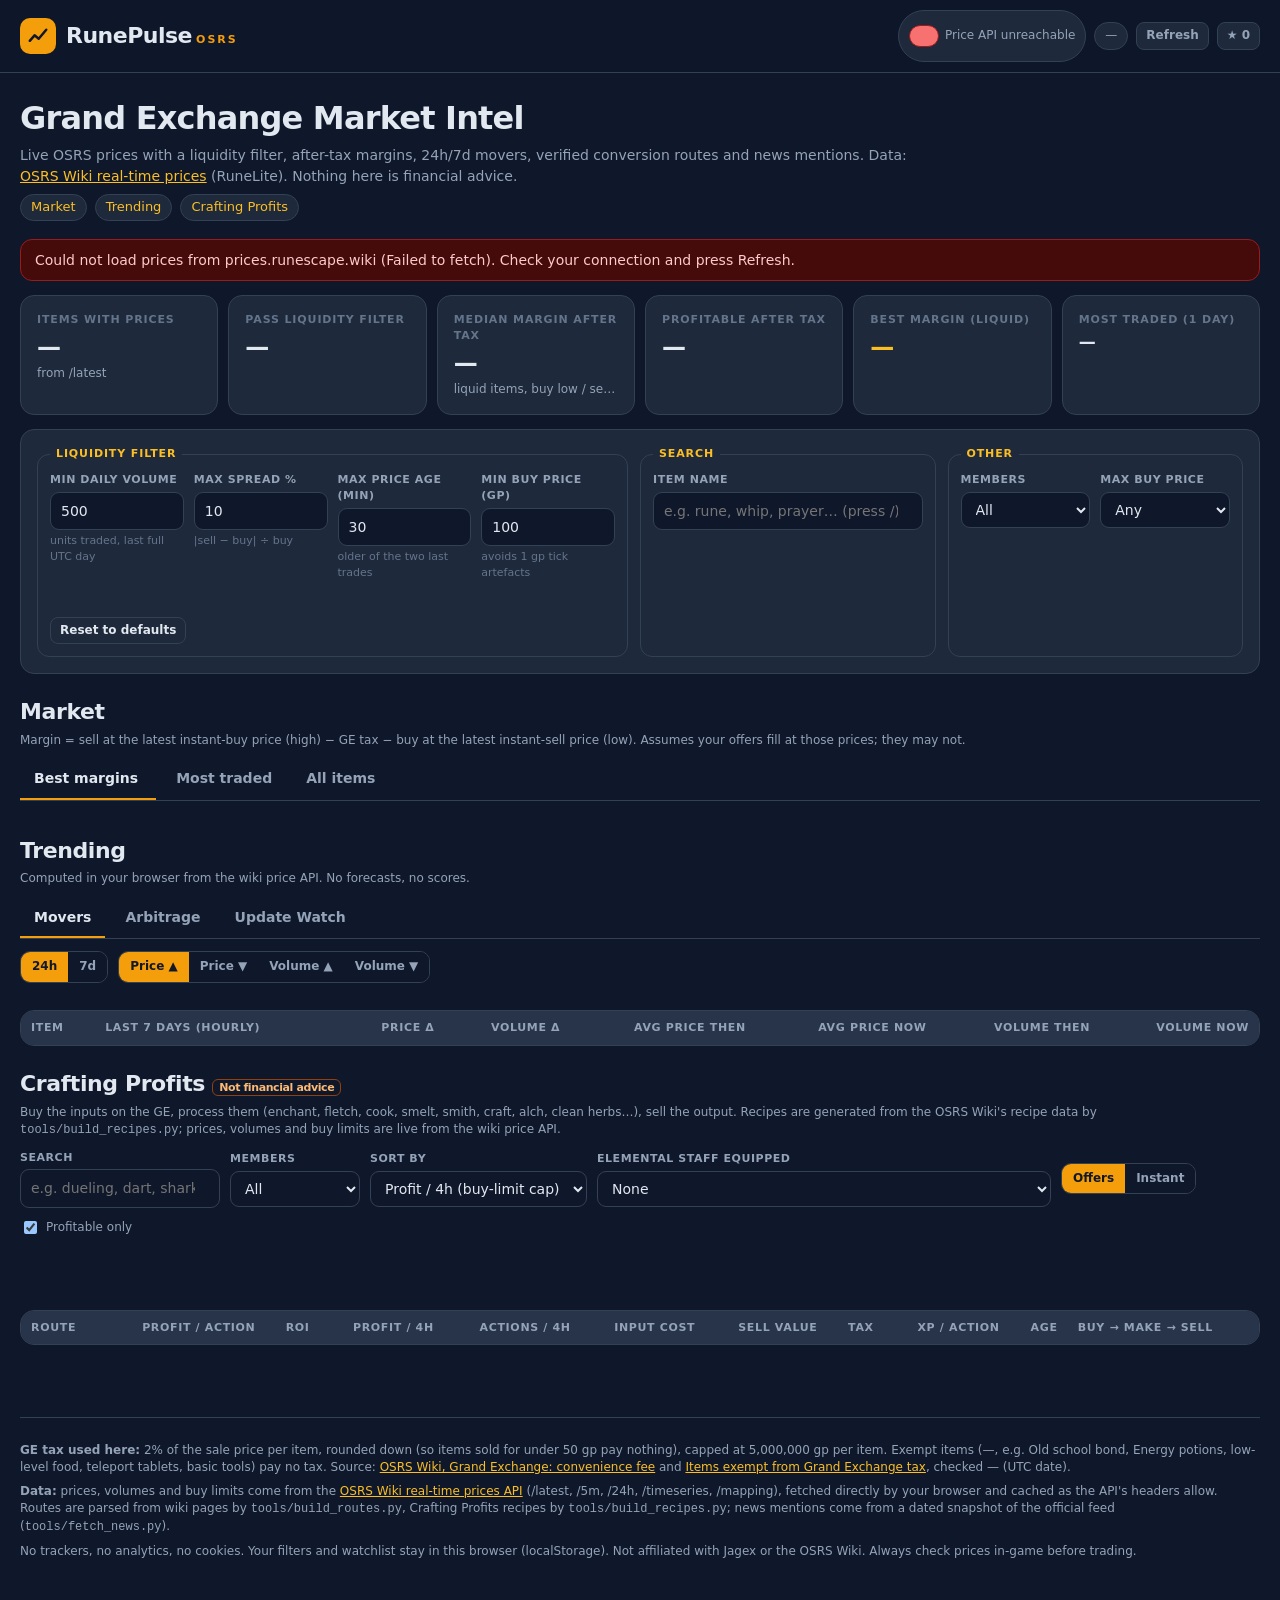
==== commit 6e3a790a: "Add Crafting Profits tab (enchanting, fletching, cooking, smelting, smithing, crafting, spells) and " ====
--- a/index.html
+++ b/index.html
@@ -4,7 +4,7 @@
 <meta charset="UTF-8">
 <meta name="viewport" content="width=device-width, initial-scale=1">
 <title>RunePulse • OSRS Investing</title>
-<meta name="description" content="Live Old School RuneScape Grand Exchange prices with a liquidity filter, after-tax margins, 24h/7d movers, set/decant/herblore arbitrage and news mentions. Data from the OSRS Wiki real-time prices API.">
+<meta name="description" content="Live Old School RuneScape Grand Exchange prices with a liquidity filter, after-tax margins, 24h/7d movers, set/decant/herblore arbitrage, crafting and enchanting profits, and news mentions. Data from the OSRS Wiki real-time prices API.">
 <meta name="color-scheme" content="dark">
 <meta name="theme-color" content="#0f172a">
 <link rel="icon" href="data:image/svg+xml,%3Csvg xmlns='http://www.w3.org/2000/svg' viewBox='0 0 32 32'%3E%3Crect width='32' height='32' rx='8' fill='%23f59e0b'/%3E%3Cpath d='M6 22l6-7 5 4 9-11' stroke='%230f172a' stroke-width='3.2' fill='none' stroke-linecap='round' stroke-linejoin='round'/%3E%3C/svg%3E">
@@ -124,6 +124,17 @@
 footer p{margin:6px 0}
 details summary{cursor:pointer;color:var(--gold2)}
 .err{background:#450a0a;border:1px solid #991b1b;color:#fecaca;border-radius:12px;padding:10px 14px;margin:10px 0}
+/* crafting */
+.chips{display:flex;gap:6px;flex-wrap:wrap;margin:0 0 10px}
+.chip{border:1px solid var(--line);background:var(--bg);border-radius:999px;padding:5px 11px;cursor:pointer;font-size:12px;font-weight:600;color:var(--mute)}
+.chip[aria-pressed=true]{background:var(--gold);border-color:var(--gold);color:#111827}
+.chip .cnt{font-weight:500;opacity:.75;margin-left:3px}
+.staffnote{font-size:12px;color:var(--mute);margin:0 0 8px}
+.free{text-decoration:line-through;color:var(--dim)}
+.cr-legs{font-size:11px;color:var(--mute);white-space:normal;min-width:240px;max-width:380px}
+.nfa{font-size:11px;font-weight:700;color:#fdba74;border:1px solid #92400e;border-radius:6px;padding:1px 6px;white-space:nowrap}
+.jump{display:flex;gap:8px;flex-wrap:wrap;margin-top:8px;font-size:13px}
+.jump a{border:1px solid var(--line);border-radius:999px;padding:3px 10px;text-decoration:none;background:var(--panel)}
 @media (max-width:1100px){.metrics{grid-template-columns:repeat(3,minmax(0,1fr))}.filters{grid-template-columns:1fr}}
 @media (max-width:640px){
  .wrap{padding:0 12px}.hero h1{font-size:25px}
@@ -135,6 +146,8 @@
  td,th{padding:7px 8px}
  td.name{min-width:130px;max-width:170px}
  .legs{min-width:170px}
+ .cr-legs{min-width:190px}
+ .controls .field{min-width:0;flex:1 1 140px}
  .top .wrap{padding-top:8px;padding-bottom:8px;gap:8px}
  .logo{width:30px;height:30px}
 }
@@ -160,6 +173,7 @@
   <section class="hero">
     <h1>Grand Exchange Market Intel</h1>
     <p>Live OSRS prices with a liquidity filter, after-tax margins, 24h/7d movers, verified conversion routes and news mentions. Data: <a href="https://oldschool.runescape.wiki/w/RuneScape:Real-time_Prices" target="_blank" rel="noopener">OSRS Wiki real-time prices</a> (RuneLite). Nothing here is financial advice.</p>
+    <nav class="jump" aria-label="Sections"><a href="#mk-h">Market</a><a href="#trending">Trending</a><a href="#crafting">Crafting Profits</a></nav>
   </section>
   <div id="load-error" class="err" hidden></div>
 
@@ -268,9 +282,29 @@
     </div>
   </section>
 
+  <section class="sec" id="crafting" aria-labelledby="cr-h">
+    <div class="sec-head"><div><h2 id="cr-h">Crafting Profits <span class="nfa">Not financial advice</span></h2><p class="note">Buy the inputs on the GE, process them (enchant, fletch, cook, smelt, smith, craft, alch, clean herbs…), sell the output. Recipes are generated from the OSRS Wiki's recipe data by <code>tools/build_recipes.py</code>; prices, volumes and buy limits are live from the wiki price API.</p></div></div>
+    <div class="controls">
+      <div class="field" style="min-width:200px"><label for="cr-search">Search</label><input id="cr-search" type="search" placeholder="e.g. dueling, dart, shark, bar" autocomplete="off"></div>
+      <div class="field"><label for="cr-members">Members</label><select id="cr-members"><option value="all">All</option><option value="m">Members</option><option value="f">F2P only</option></select></div>
+      <div class="field"><label for="cr-sort">Sort by</label><select id="cr-sort"><option value="p4h">Profit / 4h (buy-limit cap)</option><option value="profit">Profit / action</option><option value="roi">ROI</option></select></div>
+      <div class="field" style="min-width:210px"><label for="cr-staff">Elemental staff equipped</label><select id="cr-staff"></select></div>
+      <div class="seg" role="group" aria-label="Crafting price assumption"><button data-cpm="offer" aria-pressed="true" title="Buy inputs at latest low, sell output at latest high">Offers</button><button data-cpm="instant" aria-pressed="false" title="Buy inputs at latest high, sell output at latest low">Instant</button></div>
+      <label class="chk"><input type="checkbox" id="cr-profit" checked> Profitable only</label>
+    </div>
+    <div class="chips" id="cr-chips" role="group" aria-label="Skill filter"></div>
+    <p class="staffnote" id="cr-staff-note">&nbsp;</p>
+    <p class="note" id="cr-note" style="margin-bottom:10px">&nbsp;</p>
+    <div class="tbl-wrap"><table id="tbl-cr"><thead><tr>
+      <th class="sticky">Route</th><th class="n">Profit / action</th><th class="n">ROI</th><th class="n">Profit / 4h</th><th class="n">Actions / 4h</th><th class="n">Input cost</th><th class="n">Sell value</th><th class="n">Tax</th><th class="n">XP / action</th><th class="n">Age</th><th>Buy → make → sell</th>
+    </tr></thead><tbody></tbody></table></div>
+    <div class="more"><button class="btn sm" id="cr-more" type="button" hidden>Show more</button></div>
+    <p class="note" id="cr-foot">&nbsp;</p>
+  </section>
+
   <footer>
     <p><b>GE tax used here:</b> 2% of the sale price per item, rounded down (so items sold for under 50 gp pay nothing), capped at 5,000,000 gp per item. Exempt items (<span id="tax-count">—</span>, e.g. Old school bond, Energy potions, low-level food, teleport tablets, basic tools) pay no tax. Source: <a href="https://oldschool.runescape.wiki/w/Grand_Exchange#Convenience_fee_and_item_sink" target="_blank" rel="noopener">OSRS Wiki, Grand Exchange: convenience fee</a> and <a href="https://oldschool.runescape.wiki/w/Category:Items_exempt_from_Grand_Exchange_tax" target="_blank" rel="noopener">Items exempt from Grand Exchange tax</a>, checked <span id="routes-built">—</span> (UTC date).</p>
-    <p><b>Data:</b> prices, volumes and buy limits come from the <a href="https://oldschool.runescape.wiki/w/RuneScape:Real-time_Prices" target="_blank" rel="noopener">OSRS Wiki real-time prices API</a> (/latest, /5m, /24h, /timeseries, /mapping), fetched directly by your browser and cached as the API's headers allow. Routes are parsed from wiki pages by <code>tools/build_routes.py</code>; news mentions come from a dated snapshot of the official feed (<code>tools/fetch_news.py</code>).</p>
+    <p><b>Data:</b> prices, volumes and buy limits come from the <a href="https://oldschool.runescape.wiki/w/RuneScape:Real-time_Prices" target="_blank" rel="noopener">OSRS Wiki real-time prices API</a> (/latest, /5m, /24h, /timeseries, /mapping), fetched directly by your browser and cached as the API's headers allow. Routes are parsed from wiki pages by <code>tools/build_routes.py</code>, Crafting Profits recipes by <code>tools/build_recipes.py</code>; news mentions come from a dated snapshot of the official feed (<code>tools/fetch_news.py</code>).</p>
     <p>No trackers, no analytics, no cookies. Your filters and watchlist stay in this browser (localStorage). Not affiliated with Jagex or the OSRS Wiki. Always check prices in-game before trading.</p>
   </footer>
 </main>
@@ -285,6 +319,7 @@
 
 <script src="data/routes.js"></script>
 <script src="data/news.js"></script>
+<script src="data/recipes.js"></script>
 <script>
 'use strict';
 /* ==========================================================================
@@ -336,6 +371,7 @@
   const a = Math.abs(n);
   if (a >= 1e9) return (n / 1e9).toFixed(2).replace(/\.?0+$/, '') + 'b';
   if (a >= 1e7) return (n / 1e6).toFixed(1).replace(/\.0$/, '') + 'm';
+  if (a >= 1e6) return (n / 1e6).toFixed(2).replace(/\.?0+$/, '') + 'm';
   if (a >= 1e5) return (n / 1e3).toFixed(0) + 'k';
   return fmt(n);
 }
@@ -487,6 +523,7 @@
   renderMarket();
   renderMovers();
   renderArb();
+  renderCraft();
   renderNews();
 }
 
@@ -639,6 +676,133 @@
     <td class="n">${fmt(r.cost)}</td><td class="n">${fmt(r.gross)}</td><td class="n">${fmt(r.tax)}</td>
     <td class="n">${r.perLimit == null ? '?' : fmt(r.perLimit)}</td><td class="n">${ago(r.ageMin)}</td><td class="legs">${legList(r)}</td></tr>`).join('') || '<tr><td colspan="9" class="empty">No routes match. Try Instant/Offers, lower the leg volume, or untick "Profitable only".</td></tr>';
   const more = $('#arb-more'); more.hidden = rows.length <= arbShown; more.textContent = 'Show more (' + fmt(rows.length - arbShown) + ' left)';
+}
+
+/* ---------- Crafting Profits ----------
+   Recipes: data/recipes.js (window.RV_RECIPES), generated by tools/build_recipes.py from the
+   OSRS Wiki's Bucket:Recipe data (the data behind every {{Recipe}} infobox) plus spell pages
+   for rune costs and the Staves page for which runes each elemental staff provides.
+   High Alchemy routes are built here from /mapping highalch values + the wiki's
+   High Level Alchemy rune cost (stored in RV_RECIPES.spells). */
+const RCP = window.RV_RECIPES || { recipes: [], staves: [], spells: {}, counts: {}, skipped: {} };
+const CR_CATS = ['Enchanting', 'Fletching', 'Cooking', 'Smelting', 'Smithing', 'Crafting', 'Herblore', 'Superheat', 'High Alchemy', 'Magic (other spells)'];
+const CR_LABEL = { 'Magic (other spells)': 'Other spells' };
+let crCat = 'all', crMode = 'offer', crShown = 50, CR_LIST = null, crStaff = localStorage.getItem('rv_staff') || '';
+function staffGroups() { // group staves by the set of runes they provide
+  const g = new Map();
+  for (const s of RCP.staves) { const k = [...s.runes].sort((a, b) => a - b).join(','); if (!g.has(k)) g.set(k, []); g.get(k).push(s.name); }
+  return g;
+}
+function staffFree() { return new Set(crStaff ? crStaff.split(',').map(Number) : []); }
+function buildCraft() {
+  const R = [];
+  const wiki = p => 'https://oldschool.runescape.wiki/w/' + encodeURIComponent(p.replace(/ /g, '_'));
+  for (const r of RCP.recipes) {
+    R.push({ cat: r.cat, page: r.page, src: wiki(r.page), variant: r.variant || '', tools: r.tools || '', fac: r.facilities || '', verified: r.verified || '',
+      skills: r.skills, members: r.members, ins: r.in.map(([id, qty]) => ({ id, qty })), outs: r.out.map(([id, qty]) => ({ id, qty })) });
+  }
+  const hla = RCP.spells && RCP.spells['High Level Alchemy'];
+  // Excluded: items in the wiki's "Items that cannot be alchemised" category, and GE item sets
+  // (the wiki does not say whether a set can be alched, so we don't assume it).
+  const noAlch = new Set((RCP.noAlch || []).concat(ROUTES.sets.map(x => x.set)));
+  if (hla) for (const m of D.meta.values()) {
+    if (!m.highalch || !D.latest[m.id] || noAlch.has(m.id)) continue;
+    R.push({ cat: 'High Alchemy', page: m.name, src: wiki('High Level Alchemy'), variant: 'High Level Alchemy', tools: '', fac: '', verified: '',
+      skills: [['Magic', hla.level, hla.xp]], members: !!m.members || hla.members, alch: m.highalch,
+      ins: [{ id: m.id, qty: 1 }].concat(hla.runes.map(x => ({ id: x.id, qty: x.qty }))), outs: [] });
+  }
+  return R;
+}
+function priceCraft(r, free) {
+  const buyP = i => crMode === 'offer' ? i.low : i.high, sellP = i => crMode === 'offer' ? i.high : i.low;
+  let cost = 0, gross = 0, tax = 0, ageMin = 0, minLegVol = Infinity, maxLegSpread = 0, actions = Infinity, members = r.members;
+  // Spread % is only checked on legs priced at or above the min-price setting: for 4-6 gp runes,
+  // feathers, vials etc. a single 1 gp tick is a 20%+ "spread", the same artefact min price guards against.
+  const leg = i => { ageMin = Math.max(ageMin, i.ageMin ?? Infinity); minLegVol = Math.min(minLegVol, i.dayVol); if (Math.max(i.low || 0, i.high || 0) >= S.minPrice) maxLegSpread = Math.max(maxLegSpread, i.spreadPct == null ? Infinity : Math.abs(i.spreadPct)); if (i.members) members = true; };
+  const ins = [];
+  for (const l of r.ins) {
+    if (l.id === 0) { cost += l.qty; ins.push({ ...l, unit: 1 }); continue; } // coins (e.g. Plank Make fee)
+    if (free.has(l.id)) { ins.push({ ...l, unit: 0, free: true }); continue; }
+    const i = D.byId.get(l.id); if (!i || !buyP(i)) return null;
+    cost += buyP(i) * l.qty; leg(i); ins.push({ ...l, unit: buyP(i) });
+    if (i.limit) actions = Math.min(actions, Math.floor(i.limit / l.qty));
+  }
+  let outUnit = null;
+  if (r.alch) { gross = r.alch; }
+  else for (const l of r.outs) {
+    const i = D.byId.get(l.id); if (!i || !sellP(i)) return null;
+    outUnit = sellP(i); gross += outUnit * l.qty; tax += geTax(outUnit, i.id) * l.qty; leg(i);
+  }
+  const profit = gross - tax - cost;
+  actions = isFinite(actions) ? actions : null;
+  return { ...r, ins, members, cost, gross, tax, profit, outUnit, roi: cost ? profit / cost * 100 : null, ageMin, minLegVol, maxLegSpread, actions, p4h: actions != null ? profit * actions : null };
+}
+function crPass(x) {
+  return x.minLegVol >= S.minVol && x.ageMin <= S.maxAge && x.maxLegSpread <= S.maxSpread && x.gross >= S.minPrice;
+}
+function renderCraft() {
+  if (!D.items.length) return;
+  CR_LIST = CR_LIST || buildCraft();
+  const free = staffFree();
+  const nm = id => (D.meta.get(id) || {}).name || ('Item ' + id);
+  const q = $('#cr-search').value.trim().toLowerCase(), mem = $('#cr-members').value;
+  const priced = CR_LIST.map(r => priceCraft(r, free)).filter(Boolean);
+  const liquidR = priced.filter(crPass);
+  const base = liquidR.filter(x => (mem === 'all' || (mem === 'm') === x.members) &&
+    (!q || (x.page + ' ' + x.variant + ' ' + x.ins.map(l => l.id ? nm(l.id) : 'coins').join(' ') + ' ' + x.outs.map(l => nm(l.id)).join(' ')).toLowerCase().includes(q)));
+  const onlyProf = $('#cr-profit').checked;
+  const counted = onlyProf ? base.filter(x => x.profit > 0) : base;
+  const byCat = {}; counted.forEach(x => byCat[x.cat] = (byCat[x.cat] || 0) + 1);
+  $('#cr-chips').innerHTML = `<button class="chip" data-crcat="all" aria-pressed="${crCat === 'all'}">All<span class="cnt">${fmt(counted.length)}</span></button>` +
+    CR_CATS.map(c => `<button class="chip" data-crcat="${esc(c)}" aria-pressed="${crCat === c}">${esc(CR_LABEL[c] || c)}<span class="cnt">${fmt(byCat[c] || 0)}</span></button>`).join('');
+  let rows = counted.filter(x => crCat === 'all' || x.cat === crCat);
+  const k = $('#cr-sort').value;
+  rows.sort((a, b) => ((b[k] ?? -Infinity) - (a[k] ?? -Infinity)) || (b.profit - a.profit));
+  const staffNames = crStaff ? (staffGroups().get(crStaff) || []) : [];
+  $('#cr-staff-note').innerHTML = crStaff ? `Staff covers: <b>${[...free].map(id => esc(nm(id))).join(' + ')}</b> (${esc(staffNames.join(', '))}). Those runes cost 0 and are left out of the liquidity check; the staff itself is not bought or counted.`
+    : 'No staff: every rune is bought on the GE. Pick an elemental staff above to make its runes free.';
+  const alchN = CR_LIST.filter(r => r.cat === 'High Alchemy').length;
+  $('#cr-note').innerHTML = `${fmt(RCP.recipes.length)} wiki recipes (built ${esc(RCP.builtAt || '?')}) + ${fmt(alchN)} High Alchemy routes from /mapping; ${fmt(priced.length)} have live prices on every leg, <b>${fmt(liquidR.length)}</b> pass your liquidity filter on every GE leg (≥ ${fmt(S.minVol)} traded/day and prices ≤ ${fmt(S.maxAge)} min old on every leg; spread ≤ ${S.maxSpread}% on every leg priced ≥ ${fmt(S.minPrice)} gp, because a 1 gp tick on a 5 gp rune is already a 20% spread; sell value per action ≥ ${fmt(S.minPrice)} gp). Prices: ${crMode === 'offer' ? '<b>offers</b> (buy inputs at latest low, sell at latest high)' : '<b>instant</b> (buy inputs at latest high, sell at latest low)'}. Tax: 2% of the output's sale price (exempt list applied). Actions / 4h = the tightest GE buy limit among the inputs you buy (it ignores how long the actions take).`;
+  const tagCat = c => `<span class="tag ${c === 'High Alchemy' || c === 'Enchanting' || c === 'Superheat' || c === 'Magic (other spells)' ? 'blue' : 'gray'}">${esc((CR_LABEL[c] || c).toUpperCase())}</span>`;
+  const qty = n => (Math.round(n * 1000) / 1000).toString();
+  const legs = x => {
+    const inn = x.ins.map(l => {
+      const name = l.id === 0 ? 'coins' : esc(nm(l.id));
+      if (l.free) return `<span class="free" title="Provided by your staff">${qty(l.qty)}× ${name}</span> <span class="tag blue">STAFF</span>`;
+      return `${qty(l.qty)}× ${name}${l.id ? ' <span class="dim">@' + fmt(l.unit) + '</span>' : ''}`;
+    }).join(', ');
+    const out = x.alch ? `<span class="gold">${fmt(x.alch)} coins</span> (high alch value, no GE sale, no tax)` : x.outs.map(l => `${qty(l.qty)}× ${esc(nm(l.id))} <span class="dim">@${fmt(x.outUnit)}</span>`).join(', ');
+    return `<span class="up">Buy</span> ${inn} → <span class="gold">${x.alch ? 'get' : 'sell'}</span> ${out}`;
+  };
+  const skillTxt = x => x.skills.map(s => esc(s[0]) + (s[1] != null ? ' ' + s[1] : '')).join(' + ');
+  const xpTxt = x => x.skills.filter(s => s[2] != null).map(s => `${s[2]} ${esc(s[0])}`).join('<br>') || '<span class="dim">—</span>';
+  const title = x => x.alch ? esc(x.page) + ' → alch' : x.outs.map(l => (l.qty !== 1 ? qty(l.qty) + '× ' : '') + esc(nm(l.id))).join(' + ');
+  $('#tbl-cr tbody').innerHTML = rows.slice(0, crShown).map(x => `<tr data-cr="${esc(x.page)}">
+    <td class="name sticky">${tagCat(x.cat)} ${x.members ? '<span class="tag">M</span>' : '<span class="tag gray">F2P</span>'}${x.cat === 'Cooking' ? ' <span class="tag warn" title="Burn chance depends on level and gear and is not modelled">NO BURNS ASSUMED</span>' : ''}
+      <div><a href="${esc(x.src)}" target="_blank" rel="noopener" style="color:inherit;font-weight:600;text-decoration:none">${title(x)}</a></div>
+      <div class="dim" style="font-size:11px">${skillTxt(x)}${x.variant ? ' · ' + esc(x.variant) : ''}${x.tools ? ' · tools: ' + esc(x.tools.replace(/\|/g, ', ')) : ''}${x.fac ? ' · at: ' + esc(x.fac.split('|')[0]) : ''}${x.verified ? ' · runes checked vs ' + esc(x.verified) : ''}</div></td>
+    <td class="n ${cls(x.profit)}"><b>${fmt(x.profit)}</b></td><td class="n ${cls(x.roi)}">${pct(x.roi, 1)}</td>
+    <td class="n ${cls(x.p4h)}">${x.p4h == null ? '?' : short(x.p4h)}</td><td class="n">${x.actions == null ? '?' : fmt(x.actions)}</td>
+    <td class="n">${fmt(x.cost)}</td><td class="n">${fmt(x.gross)}</td><td class="n">${fmt(x.tax)}</td><td class="n">${xpTxt(x)}</td><td class="n">${ago(x.ageMin)}</td>
+    <td class="cr-legs">${legs(x)}</td></tr>`).join('') || '<tr><td colspan="11" class="empty">No routes match. Try another skill, Instant/Offers, a staff, untick "Profitable only", or loosen the liquidity filter.</td></tr>';
+  const more = $('#cr-more'); more.hidden = rows.length <= crShown; more.textContent = 'Show more (' + fmt(rows.length - crShown) + ' left)';
+  const sk = RCP.skipped || {};
+  $('#cr-foot').innerHTML = `Skipped when building: ${Object.entries(sk).map(([k, v]) => fmt(v) + ' ' + esc(k)).join(', ')}. Cooking assumes no burns; only the first output of a recipe is counted (by-products such as returned containers are ignored); quantities are the wiki's per-action values (e.g. a spool of thread is listed as 1 per item). High Alchemy uses /mapping alch values and skips the wiki's <a href="https://oldschool.runescape.wiki/w/Category:Items_that_cannot_be_alchemised" target="_blank" rel="noopener">cannot-be-alchemised</a> items and GE item sets. Sources: <a href="${esc((RCP.sources || {}).recipes ? 'https://oldschool.runescape.wiki/w/Bucket:Recipe' : '#')}" target="_blank" rel="noopener">wiki recipe data</a>, <a href="https://oldschool.runescape.wiki/w/Enchantment_spells" target="_blank" rel="noopener">enchant spells</a>, <a href="https://oldschool.runescape.wiki/w/Staves" target="_blank" rel="noopener">staves</a>. Check prices and requirements in-game. Not financial advice.`;
+}
+function initCraft() {
+  const sel = $('#cr-staff');
+  const nm = id => (D.meta.get(id) || {}).name || ({ 554: 'Fire rune', 555: 'Water rune', 556: 'Air rune', 557: 'Earth rune' }[id] || 'Item ' + id);
+  const g = staffGroups();
+  sel.innerHTML = '<option value="">None</option>' + [...g.entries()].map(([k, names]) => `<option value="${k}">${k.split(',').map(id => nm(+id).replace(' rune', '')).join(' + ')} (${esc(names.join(', '))})</option>`).join('');
+  if (!g.has(crStaff)) crStaff = '';
+  sel.value = crStaff;
+  sel.addEventListener('change', () => { crStaff = sel.value; localStorage.setItem('rv_staff', crStaff); renderCraft(); });
+  let deb;
+  $('#cr-search').addEventListener('input', () => { clearTimeout(deb); deb = setTimeout(() => { crShown = 50; renderCraft(); }, 200); });
+  ['#cr-members', '#cr-sort', '#cr-profit'].forEach(s => $(s).addEventListener('change', () => { crShown = 50; renderCraft(); }));
+  $('#cr-more').addEventListener('click', () => { crShown += 100; renderCraft(); });
+  $('#cr-chips').addEventListener('click', e => { const b = e.target.closest('[data-crcat]'); if (!b) return; crCat = b.dataset.crcat; crShown = 50; renderCraft(); });
+  bindSeg('#crafting .seg', 'cpm', v => { crMode = v; renderCraft(); });
 }
 
 /* ---------- Update Watch (news snapshot) ---------- */
@@ -767,6 +931,7 @@
   });
   $('#btn-refresh').addEventListener('click', loadAll);
   document.addEventListener('keydown', e => { if (e.key === '/' && !/INPUT|SELECT|TEXTAREA/.test(document.activeElement.tagName)) { e.preventDefault(); $('#f-search').focus(); } });
+  initCraft();
   renderNews();
   loadAll();
 }
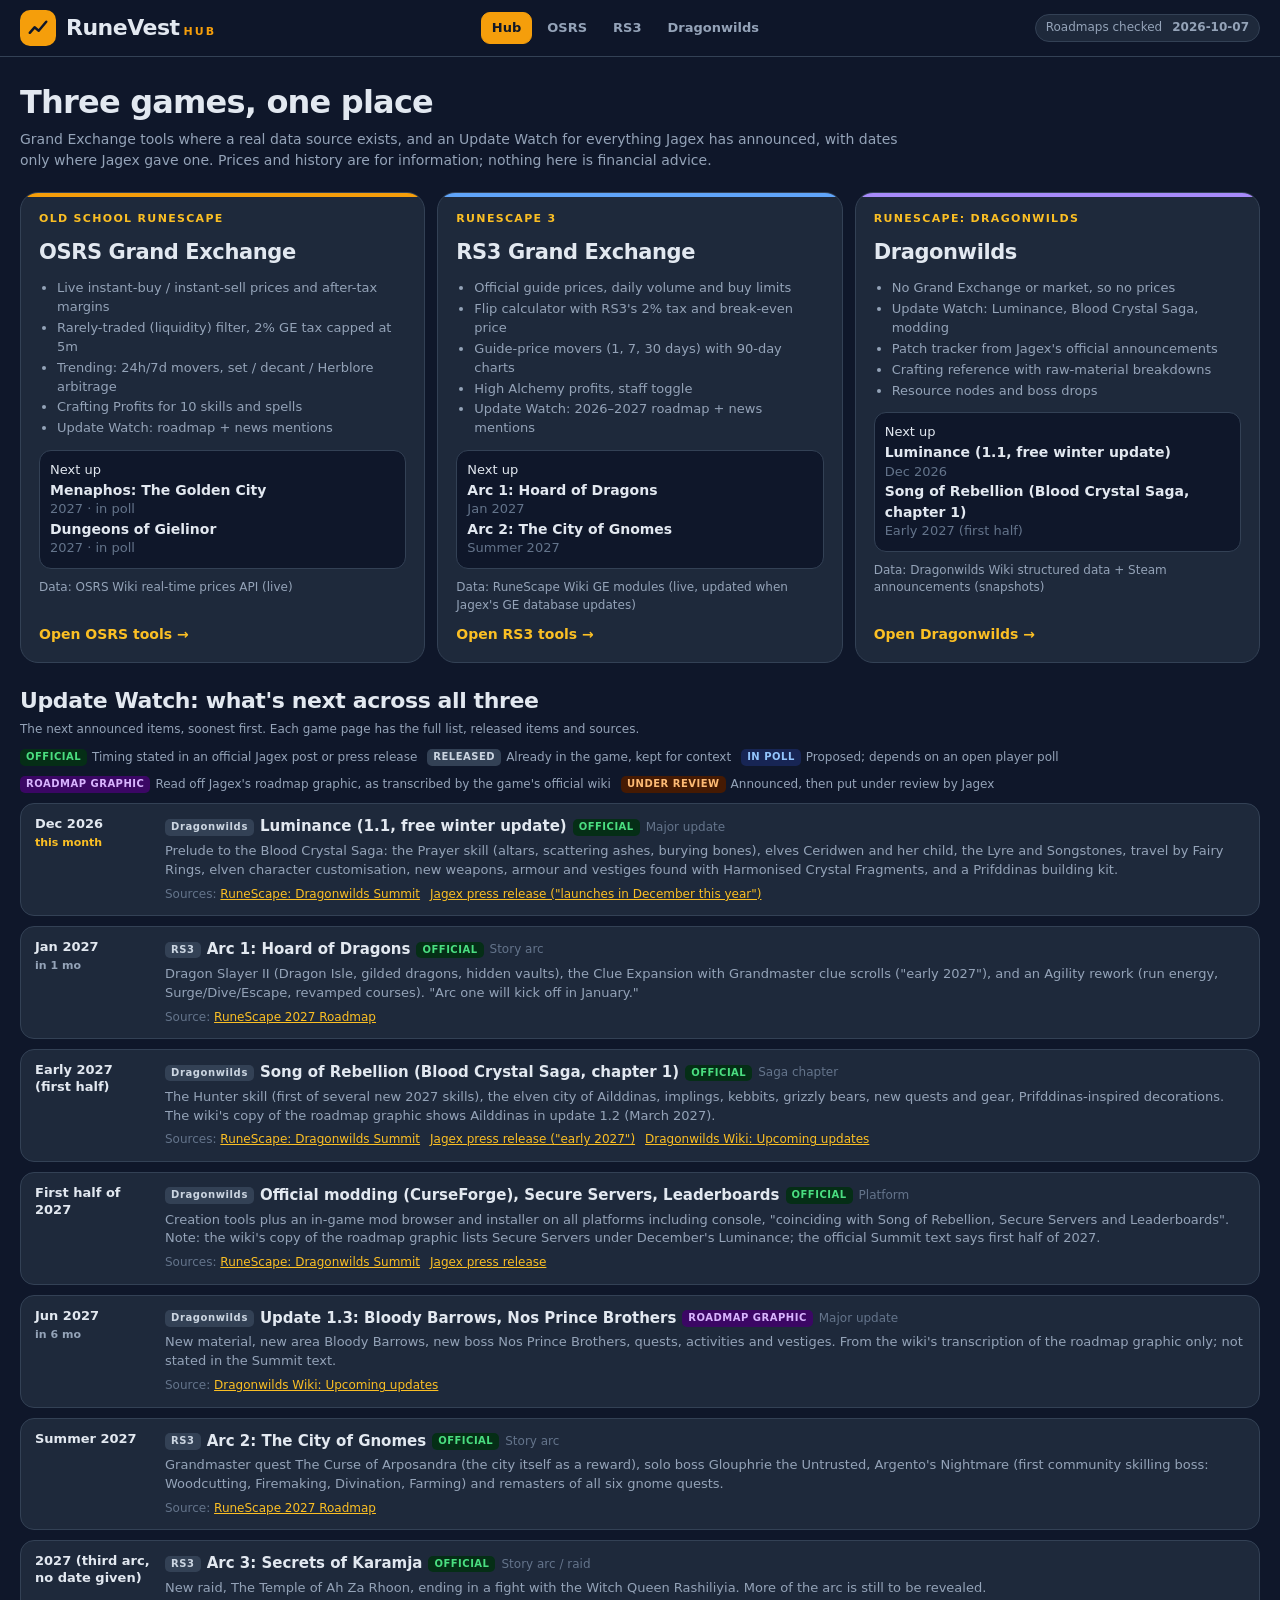
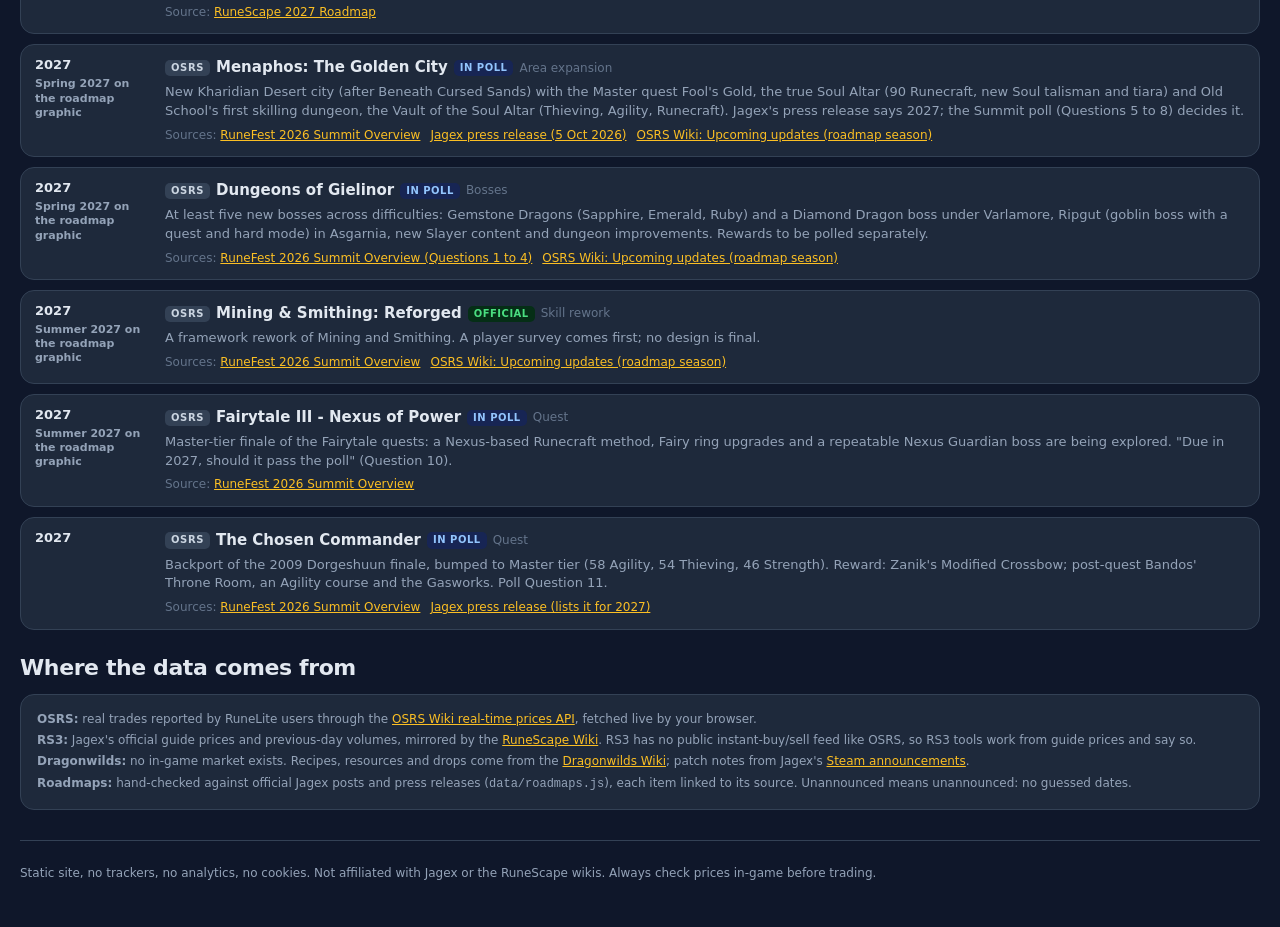
==== commit 429e38b2: "Overhaul RuneVest into a hub for OSRS, RS3 and Dragonwilds - New hub landing page with per-game card" ====
--- a/index.html
+++ b/index.html
@@ -3,940 +3,115 @@
 <head>
 <meta charset="UTF-8">
 <meta name="viewport" content="width=device-width, initial-scale=1">
-<title>RunePulse • OSRS Investing</title>
-<meta name="description" content="Live Old School RuneScape Grand Exchange prices with a liquidity filter, after-tax margins, 24h/7d movers, set/decant/herblore arbitrage, crafting and enchanting profits, and news mentions. Data from the OSRS Wiki real-time prices API.">
+<title>RuneVest · Old School RuneScape, RuneScape 3 and Dragonwilds hub</title>
+<meta name="description" content="RuneVest: live OSRS Grand Exchange tools, RS3 GE guide prices and alchs, a Dragonwilds crafting reference and patch tracker, and one Update Watch for everything Jagex has announced. Not financial advice.">
 <meta name="color-scheme" content="dark">
 <meta name="theme-color" content="#0f172a">
 <link rel="icon" href="data:image/svg+xml,%3Csvg xmlns='http://www.w3.org/2000/svg' viewBox='0 0 32 32'%3E%3Crect width='32' height='32' rx='8' fill='%23f59e0b'/%3E%3Cpath d='M6 22l6-7 5 4 9-11' stroke='%230f172a' stroke-width='3.2' fill='none' stroke-linecap='round' stroke-linejoin='round'/%3E%3C/svg%3E">
-<style>
-:root{--bg:#0f172a;--panel:#1e293b;--panel2:#162032;--line:#334155;--line2:#475569;--txt:#e2e8f0;--mute:#94a3b8;--dim:#64748b;--gold:#f59e0b;--gold2:#fbbf24;--up:#22c55e;--down:#f87171;--blue:#60a5fa;--r:14px}
-*{box-sizing:border-box}
-html{-webkit-text-size-adjust:100%}
-body{margin:0;background:var(--bg);color:var(--txt);font:14px/1.45 system-ui,-apple-system,"Segoe UI",Roboto,Inter,Helvetica,Arial,sans-serif}
-a{color:var(--gold2)}
-button,input,select{font:inherit;color:inherit}
-.wrap{max-width:1400px;margin:0 auto;padding:0 20px}
-.num,td.n,.mono{font-variant-numeric:tabular-nums}
-.up{color:var(--up)}.down{color:var(--down)}.mute{color:var(--mute)}.dim{color:var(--dim)}.gold{color:var(--gold2)}
-.sr-only{position:absolute;width:1px;height:1px;overflow:hidden;clip:rect(0 0 0 0);white-space:nowrap}
-/* header */
-.top{position:sticky;top:0;z-index:40;background:rgba(15,23,42,.94);backdrop-filter:blur(6px);border-bottom:1px solid var(--line)}
-.top .wrap{display:flex;align-items:center;justify-content:space-between;gap:12px;padding-top:10px;padding-bottom:10px;flex-wrap:wrap}
-.brand{display:flex;align-items:center;gap:10px;text-decoration:none;color:inherit}
-.logo{width:36px;height:36px;border-radius:10px;background:var(--gold);display:grid;place-items:center}
-.brand b{font-size:22px;letter-spacing:-.5px}.brand small{color:var(--gold);font-weight:700;letter-spacing:2px;font-size:11px;margin-left:4px}
-.status{display:flex;align-items:center;gap:8px;flex-wrap:wrap;font-size:12px;color:var(--mute)}
-.pill{display:inline-flex;align-items:center;gap:6px;border:1px solid var(--line);background:var(--panel);border-radius:999px;padding:4px 10px;font-size:12px;white-space:nowrap}
-.dot{width:8px;height:8px;border-radius:50%;background:var(--dim)}.dot.ok{background:var(--up)}.dot.err{background:var(--down)}.dot.load{background:var(--gold);animation:p 1s infinite}
-@keyframes p{50%{opacity:.3}}
-.btn{border:1px solid var(--line);background:var(--panel);border-radius:10px;padding:7px 12px;cursor:pointer;font-weight:600;font-size:13px}
-.btn:hover{border-color:var(--line2);background:#243349}.btn:disabled{opacity:.5;cursor:default}
-.btn.sm{padding:4px 9px;font-size:12px;border-radius:8px}
-/* hero */
-.hero{padding:22px 0 8px}
-.hero h1{margin:0;font-size:32px;letter-spacing:-.8px}
-.hero p{margin:4px 0 0;color:var(--mute);max-width:900px}
-/* cards & panels */
-.panel{background:var(--panel);border:1px solid var(--line);border-radius:var(--r);padding:16px}
-.metrics{display:grid;grid-template-columns:repeat(6,minmax(0,1fr));gap:10px;margin:14px 0}
-.metric .k{font-size:11px;text-transform:uppercase;letter-spacing:.08em;color:var(--dim);font-weight:600}
-.metric .v{font-size:24px;font-weight:700;margin-top:2px;font-variant-numeric:tabular-nums;white-space:nowrap;overflow:hidden;text-overflow:ellipsis}
-.metric .s{font-size:12px;color:var(--mute);white-space:nowrap;overflow:hidden;text-overflow:ellipsis}
-h2{font-size:22px;margin:0;letter-spacing:-.4px}
-h3{margin:0;font-size:16px}
-.sec{margin:22px 0}
-.sec-head{display:flex;align-items:flex-end;justify-content:space-between;gap:10px;flex-wrap:wrap;margin-bottom:10px}
-.note{font-size:12px;color:var(--mute);margin:4px 0 0}
-/* filters */
-.filters{display:grid;grid-template-columns:2fr 1fr 1fr;gap:12px}
-.fgroup{border:1px solid var(--line);border-radius:12px;padding:10px 12px 12px;margin:0}
-.fgroup legend{padding:0 6px;font-size:11px;letter-spacing:.08em;text-transform:uppercase;color:var(--gold2);font-weight:700}
-.fgrid{display:grid;grid-template-columns:repeat(4,minmax(0,1fr));gap:10px}
-.field label{display:block;font-size:11px;color:var(--mute);font-weight:600;margin-bottom:4px;text-transform:uppercase;letter-spacing:.05em}
-.field input,.field select{width:100%;background:var(--bg);border:1px solid var(--line);border-radius:9px;padding:8px 10px}
-.field input:focus,.field select:focus{outline:2px solid rgba(245,158,11,.5);border-color:var(--gold)}
-.field .hint{font-size:11px;color:var(--dim);margin-top:3px}
-.fsum{font-size:12px;color:var(--mute);margin-top:10px}
-/* tabs */
-.tabs{display:flex;gap:6px;border-bottom:1px solid var(--line);margin-bottom:12px;overflow-x:auto;scrollbar-width:none}
-.tabs::-webkit-scrollbar{display:none}
-.tab{background:none;border:0;border-bottom:2px solid transparent;padding:9px 14px;cursor:pointer;font-weight:600;color:var(--mute);white-space:nowrap}
-.tab[aria-selected=true]{color:var(--txt);border-bottom-color:var(--gold)}
-.tab:hover{color:var(--txt)}
-.tab .cnt{font-size:11px;color:var(--dim);margin-left:4px}
-.seg{display:inline-flex;border:1px solid var(--line);border-radius:10px;overflow:hidden}
-.seg button{background:var(--bg);border:0;padding:6px 11px;cursor:pointer;font-size:12px;font-weight:600;color:var(--mute)}
-.seg button[aria-pressed=true]{background:var(--gold);color:#111827}
-.controls{display:flex;gap:10px;align-items:center;flex-wrap:wrap;margin-bottom:10px}
-.controls label.chk{display:inline-flex;gap:6px;align-items:center;font-size:12px;color:var(--mute)}
-.controls .field{min-width:130px}
-/* item cards */
-.grid{display:grid;grid-template-columns:repeat(auto-fill,minmax(250px,1fr));gap:10px}
-.card{background:var(--panel);border:1px solid var(--line);border-radius:var(--r);padding:14px;cursor:pointer;text-align:left;width:100%;display:block}
-.card:hover{border-color:var(--line2)}
-.card .nm{font-weight:700;font-size:15px;line-height:1.25;display:flex;gap:6px;align-items:flex-start;justify-content:space-between}
-.tag{display:inline-block;font-size:10px;font-weight:700;letter-spacing:.06em;padding:1px 6px;border-radius:5px;background:#052e16;color:#4ade80;vertical-align:middle}
-.tag.warn{background:#451a03;color:#fdba74}.tag.gray{background:#334155;color:#cbd5e1}.tag.blue{background:#172554;color:#93c5fd}
-.kv{display:grid;grid-template-columns:1fr 1fr;gap:6px 12px;margin-top:10px;font-size:12px}
-.kv div span{display:block;color:var(--dim);font-size:10px;text-transform:uppercase;letter-spacing:.06em}
-.kv b{font-variant-numeric:tabular-nums;font-size:14px}
-.profit{margin-top:10px;display:flex;justify-content:space-between;align-items:center;background:var(--bg);border:1px solid var(--line);border-radius:10px;padding:6px 10px}
-.empty{padding:28px;text-align:center;color:var(--mute)}
-/* tables */
-.tbl-wrap{overflow-x:auto;border:1px solid var(--line);border-radius:var(--r);background:var(--panel)}
-table{width:100%;border-collapse:collapse;font-size:13px}
-th{position:sticky;top:0;background:#273449;color:var(--mute);text-align:left;font-size:11px;letter-spacing:.06em;text-transform:uppercase;padding:9px 10px;white-space:nowrap;font-weight:700}
-th.n,td.n{text-align:right}
-th button{all:unset;cursor:pointer}
-th button:focus-visible{outline:2px solid var(--gold)}
-td{padding:8px 10px;border-top:1px solid var(--line);white-space:nowrap;vertical-align:middle}
-tbody tr:hover{background:rgba(51,65,85,.35)}
-td.name{white-space:normal;min-width:170px}
-td.name button{all:unset;cursor:pointer;font-weight:600}
-td.name button:hover{color:var(--gold2)}
-td.sticky,th.sticky{position:sticky;left:0;background:var(--panel);z-index:1}
-th.sticky{background:#273449;z-index:2}
-tbody tr:hover td.sticky{background:#26344a}
-.post .tbl-wrap td.sticky{background:var(--panel2)}
-.post .tbl-wrap tbody tr:hover td.sticky{background:#1f2b3f}
-.legs{font-size:11px;color:var(--mute);white-space:normal;min-width:220px;max-width:360px}
-.more{display:flex;justify-content:center;padding:10px}
-svg.spark{display:block}
-/* banner */
-.banner{border:1px solid #92400e;background:#1c1206;color:#fde68a;border-radius:12px;padding:10px 14px;margin-bottom:12px;font-size:13px}
-.banner b{color:#fbbf24}
-.news{display:grid;gap:12px;grid-template-columns:minmax(0,1fr)}
-.post{min-width:0;background:var(--panel);border:1px solid var(--line);border-radius:var(--r);padding:14px}
-.post .meta{font-size:12px;color:var(--dim)}
-.post h3 a{color:var(--txt);text-decoration:none}.post h3 a:hover{color:var(--gold2)}
-.post .tbl-wrap{margin-top:10px;background:var(--panel2)}
-/* modal */
-dialog{border:1px solid var(--line);background:var(--panel);color:var(--txt);border-radius:18px;padding:0;width:min(760px,96vw);max-height:92vh}
-dialog::backdrop{background:rgba(2,6,23,.75)}
-.mhead{display:flex;justify-content:space-between;gap:10px;padding:16px 18px;border-bottom:1px solid var(--line);align-items:flex-start}
-.mbody{padding:16px 18px;overflow:auto;max-height:calc(92vh - 140px)}
-.mgrid{display:grid;grid-template-columns:repeat(3,minmax(0,1fr));gap:10px}
-.box{background:var(--bg);border:1px solid var(--line);border-radius:12px;padding:10px}
-.box .k{font-size:10px;text-transform:uppercase;letter-spacing:.07em;color:var(--dim);font-weight:700}
-.box .v{font-size:20px;font-weight:700;font-variant-numeric:tabular-nums}
-.chart{margin-top:12px;background:var(--bg);border:1px solid var(--line);border-radius:12px;padding:10px}
-footer{border-top:1px solid var(--line);margin-top:30px;padding:18px 0 40px;color:var(--mute);font-size:12px}
-footer p{margin:6px 0}
-details summary{cursor:pointer;color:var(--gold2)}
-.err{background:#450a0a;border:1px solid #991b1b;color:#fecaca;border-radius:12px;padding:10px 14px;margin:10px 0}
-/* crafting */
-.chips{display:flex;gap:6px;flex-wrap:wrap;margin:0 0 10px}
-.chip{border:1px solid var(--line);background:var(--bg);border-radius:999px;padding:5px 11px;cursor:pointer;font-size:12px;font-weight:600;color:var(--mute)}
-.chip[aria-pressed=true]{background:var(--gold);border-color:var(--gold);color:#111827}
-.chip .cnt{font-weight:500;opacity:.75;margin-left:3px}
-.staffnote{font-size:12px;color:var(--mute);margin:0 0 8px}
-.free{text-decoration:line-through;color:var(--dim)}
-.cr-legs{font-size:11px;color:var(--mute);white-space:normal;min-width:240px;max-width:380px}
-.nfa{font-size:11px;font-weight:700;color:#fdba74;border:1px solid #92400e;border-radius:6px;padding:1px 6px;white-space:nowrap}
-.jump{display:flex;gap:8px;flex-wrap:wrap;margin-top:8px;font-size:13px}
-.jump a{border:1px solid var(--line);border-radius:999px;padding:3px 10px;text-decoration:none;background:var(--panel)}
-@media (max-width:1100px){.metrics{grid-template-columns:repeat(3,minmax(0,1fr))}.filters{grid-template-columns:1fr}}
-@media (max-width:640px){
- .wrap{padding:0 12px}.hero h1{font-size:25px}
- .metrics{grid-template-columns:repeat(2,minmax(0,1fr));gap:8px}.metric .v{font-size:19px}
- .fgrid{grid-template-columns:repeat(2,minmax(0,1fr))}
- .brand b{font-size:19px}.status .pill.hide-sm{display:none}
- .mgrid{grid-template-columns:repeat(2,minmax(0,1fr))}
- .grid{grid-template-columns:1fr}
- td,th{padding:7px 8px}
- td.name{min-width:130px;max-width:170px}
- .legs{min-width:170px}
- .cr-legs{min-width:190px}
- .controls .field{min-width:0;flex:1 1 140px}
- .top .wrap{padding-top:8px;padding-bottom:8px;gap:8px}
- .logo{width:30px;height:30px}
-}
-</style>
+<link rel="canonical" href="https://molvalkor.github.io/RuneVest.Com/">
+<link rel="stylesheet" href="assets/base.css">
 </head>
 <body>
 <header class="top">
   <div class="wrap">
-    <a class="brand" href="./" aria-label="RunePulse home">
+    <a class="brand" href="./" aria-label="RuneVest hub">
       <span class="logo" aria-hidden="true"><svg width="22" height="22" viewBox="0 0 32 32"><path d="M4 23l7-8 6 5 11-13" stroke="#0f172a" stroke-width="3.6" fill="none" stroke-linecap="round" stroke-linejoin="round"/></svg></span>
-      <span><b>RunePulse</b><small>OSRS</small></span>
+      <span><b>RuneVest</b><small>HUB</small></span>
     </a>
-    <div class="status">
-      <span class="pill" id="st-pill"><span class="dot load" id="st-dot"></span><span id="st-text">Loading prices…</span></span>
-      <span class="pill hide-sm" id="st-times" title="When each dataset was fetched">—</span>
-      <button class="btn sm" id="btn-refresh" type="button">Refresh</button>
-      <button class="btn sm" id="btn-watch" type="button" aria-label="Show watchlist">★ <span id="watch-count">0</span></button>
-    </div>
+    <nav class="games" aria-label="Games"><a href="./" aria-current="page">Hub</a><a href="osrs/">OSRS</a><a href="rs3/">RS3</a><a href="dragonwilds/">Dragonwilds</a></nav>
+    <div class="status"><span class="pill static">Roadmaps checked <b id="checked" style="margin-left:4px">—</b></span></div>
   </div>
 </header>
 
 <main class="wrap">
   <section class="hero">
-    <h1>Grand Exchange Market Intel</h1>
-    <p>Live OSRS prices with a liquidity filter, after-tax margins, 24h/7d movers, verified conversion routes and news mentions. Data: <a href="https://oldschool.runescape.wiki/w/RuneScape:Real-time_Prices" target="_blank" rel="noopener">OSRS Wiki real-time prices</a> (RuneLite). Nothing here is financial advice.</p>
-    <nav class="jump" aria-label="Sections"><a href="#mk-h">Market</a><a href="#trending">Trending</a><a href="#crafting">Crafting Profits</a></nav>
-  </section>
-  <div id="load-error" class="err" hidden></div>
-
-  <section class="metrics" aria-label="Key metrics">
-    <div class="panel metric"><div class="k">Items with prices</div><div class="v" id="m-items">—</div><div class="s" id="m-items-s">from /latest</div></div>
-    <div class="panel metric"><div class="k">Pass liquidity filter</div><div class="v" id="m-liquid">—</div><div class="s" id="m-liquid-s">&nbsp;</div></div>
-    <div class="panel metric"><div class="k">Median margin after tax</div><div class="v" id="m-median">—</div><div class="s">liquid items, buy low / sell high</div></div>
-    <div class="panel metric"><div class="k">Profitable after tax</div><div class="v" id="m-pos">—</div><div class="s" id="m-pos-s">&nbsp;</div></div>
-    <div class="panel metric"><div class="k">Best margin (liquid)</div><div class="v gold" id="m-best">—</div><div class="s" id="m-best-s">&nbsp;</div></div>
-    <div class="panel metric"><div class="k">Most traded (1 day)</div><div class="v" id="m-vol" style="font-size:17px">—</div><div class="s" id="m-vol-s">&nbsp;</div></div>
+    <h1>Three games, one place</h1>
+    <p>Grand Exchange tools where a real data source exists, and an Update Watch for everything Jagex has announced, with dates only where Jagex gave one. Prices and history are for information; nothing here is financial advice.</p>
   </section>
 
-  <section class="panel" aria-label="Filters">
-    <div class="filters">
-      <fieldset class="fgroup">
-        <legend>Liquidity filter</legend>
-        <div class="fgrid">
-          <div class="field"><label for="f-minvol">Min daily volume</label><input id="f-minvol" type="number" min="0" step="50" inputmode="numeric"><div class="hint">units traded, last full UTC day</div></div>
-          <div class="field"><label for="f-spread">Max spread %</label><input id="f-spread" type="number" min="0" step="0.5" inputmode="decimal"><div class="hint">|sell − buy| ÷ buy</div></div>
-          <div class="field"><label for="f-age">Max price age (min)</label><input id="f-age" type="number" min="1" step="5" inputmode="numeric"><div class="hint">older of the two last trades</div></div>
-          <div class="field"><label for="f-minprice">Min buy price (gp)</label><input id="f-minprice" type="number" min="0" step="50" inputmode="numeric"><div class="hint">avoids 1 gp tick artefacts</div></div>
-        </div>
-        <div class="fsum" id="f-summary">&nbsp;</div>
-        <button class="btn sm" id="f-reset" type="button" style="margin-top:8px">Reset to defaults</button>
-      </fieldset>
-      <fieldset class="fgroup">
-        <legend>Search</legend>
-        <div class="field"><label for="f-search">Item name</label><input id="f-search" type="search" placeholder="e.g. rune, whip, prayer… (press /)" autocomplete="off"></div>
-      </fieldset>
-      <fieldset class="fgroup">
-        <legend>Other</legend>
-        <div class="fgrid" style="grid-template-columns:1fr 1fr">
-          <div class="field"><label for="f-members">Members</label><select id="f-members"><option value="all">All</option><option value="m">Members</option><option value="f">F2P</option></select></div>
-          <div class="field"><label for="f-maxprice">Max buy price</label><select id="f-maxprice"><option value="0">Any</option><option value="10000">&lt; 10k</option><option value="100000">&lt; 100k</option><option value="1000000">&lt; 1m</option><option value="10000000">&lt; 10m</option></select></div>
-        </div>
-      </fieldset>
+  <section class="gamecards" aria-label="Games">
+    <a class="gamecard" href="osrs/">
+      <span class="stripe" style="background:#f59e0b"></span>
+      <span class="eyebrow">Old School RuneScape</span>
+      <h2>OSRS Grand Exchange</h2>
+      <ul>
+        <li>Live instant-buy / instant-sell prices and after-tax margins</li>
+        <li>Rarely-traded (liquidity) filter, 2% GE tax capped at 5m</li>
+        <li>Trending: 24h/7d movers, set / decant / Herblore arbitrage</li>
+        <li>Crafting Profits for 10 skills and spells</li>
+        <li>Update Watch: roadmap + news mentions</li>
+      </ul>
+      <div class="next" id="next-osrs">&nbsp;</div>
+      <span class="live">Data: OSRS Wiki real-time prices API (live)</span>
+      <span class="go">Open OSRS tools →</span>
+    </a>
+    <a class="gamecard" href="rs3/">
+      <span class="stripe" style="background:#60a5fa"></span>
+      <span class="eyebrow">RuneScape 3</span>
+      <h2>RS3 Grand Exchange</h2>
+      <ul>
+        <li>Official guide prices, daily volume and buy limits</li>
+        <li>Flip calculator with RS3's 2% tax and break-even price</li>
+        <li>Guide-price movers (1, 7, 30 days) with 90-day charts</li>
+        <li>High Alchemy profits, staff toggle</li>
+        <li>Update Watch: 2026–2027 roadmap + news mentions</li>
+      </ul>
+      <div class="next" id="next-rs3">&nbsp;</div>
+      <span class="live">Data: RuneScape Wiki GE modules (live, updated when Jagex's GE database updates)</span>
+      <span class="go">Open RS3 tools →</span>
+    </a>
+    <a class="gamecard" href="dragonwilds/">
+      <span class="stripe" style="background:#a78bfa"></span>
+      <span class="eyebrow">RuneScape: Dragonwilds</span>
+      <h2>Dragonwilds</h2>
+      <ul>
+        <li>No Grand Exchange or market, so no prices</li>
+        <li>Update Watch: Luminance, Blood Crystal Saga, modding</li>
+        <li>Patch tracker from Jagex's official announcements</li>
+        <li>Crafting reference with raw-material breakdowns</li>
+        <li>Resource nodes and boss drops</li>
+      </ul>
+      <div class="next" id="next-dw">&nbsp;</div>
+      <span class="live">Data: Dragonwilds Wiki structured data + Steam announcements (snapshots)</span>
+      <span class="go">Open Dragonwilds →</span>
+    </a>
+  </section>
+
+  <section class="sec" aria-labelledby="uw-h">
+    <div class="sec-head"><div><h2 id="uw-h">Update Watch: what's next across all three</h2><p class="note">The next announced items, soonest first. Each game page has the full list, released items and sources.</p></div></div>
+    <div id="legend"></div>
+    <div class="rm" id="hub-upcoming"></div>
+  </section>
+
+  <section class="sec" aria-labelledby="how-h">
+    <div class="sec-head"><div><h2 id="how-h">Where the data comes from</h2></div></div>
+    <div class="panel">
+      <p class="note" style="margin-top:0"><b>OSRS:</b> real trades reported by RuneLite users through the <a href="https://oldschool.runescape.wiki/w/RuneScape:Real-time_Prices" target="_blank" rel="noopener">OSRS Wiki real-time prices API</a>, fetched live by your browser.</p>
+      <p class="note"><b>RS3:</b> Jagex's official guide prices and previous-day volumes, mirrored by the <a href="https://runescape.wiki/w/RuneScape:Grand_Exchange_Market_Watch" target="_blank" rel="noopener">RuneScape Wiki</a>. RS3 has no public instant-buy/sell feed like OSRS, so RS3 tools work from guide prices and say so.</p>
+      <p class="note"><b>Dragonwilds:</b> no in-game market exists. Recipes, resources and drops come from the <a href="https://dragonwilds.runescape.wiki/" target="_blank" rel="noopener">Dragonwilds Wiki</a>; patch notes from Jagex's <a href="https://store.steampowered.com/news/app/1374490" target="_blank" rel="noopener">Steam announcements</a>.</p>
+      <p class="note"><b>Roadmaps:</b> hand-checked against official Jagex posts and press releases (<code>data/roadmaps.js</code>), each item linked to its source. Unannounced means unannounced: no guessed dates.</p>
     </div>
   </section>
 
-  <section class="sec" aria-labelledby="mk-h">
-    <div class="sec-head"><div><h2 id="mk-h">Market</h2><p class="note">Margin = sell at the latest instant-buy price (high) − GE tax − buy at the latest instant-sell price (low). Assumes your offers fill at those prices; they may not.</p></div></div>
-    <div class="tabs" role="tablist" aria-label="Market views">
-      <button class="tab" role="tab" id="mt-flips" aria-controls="mp-flips" aria-selected="true">Best margins<span class="cnt" id="c-flips"></span></button>
-      <button class="tab" role="tab" id="mt-volume" aria-controls="mp-volume" aria-selected="false">Most traded</button>
-      <button class="tab" role="tab" id="mt-all" aria-controls="mp-all" aria-selected="false">All items<span class="cnt" id="c-all"></span></button>
-    </div>
-    <div id="mp-flips" role="tabpanel" aria-labelledby="mt-flips"><div class="grid" id="grid-flips"></div></div>
-    <div id="mp-volume" role="tabpanel" aria-labelledby="mt-volume" hidden><div class="grid" id="grid-volume"></div></div>
-    <div id="mp-all" role="tabpanel" aria-labelledby="mt-all" hidden>
-      <div class="controls">
-        <label class="chk"><input type="checkbox" id="all-liquid" checked> Liquid items only</label>
-        <label class="chk"><input type="checkbox" id="all-watch"> Watchlist only</label>
-      </div>
-      <div class="tbl-wrap"><table id="tbl-all"><thead><tr>
-        <th class="sticky"><button data-sort="name">Item</button></th>
-        <th class="n"><button data-sort="low">Buy (low)</button></th>
-        <th class="n"><button data-sort="high">Sell (high)</button></th>
-        <th class="n"><button data-sort="tax">Tax</button></th>
-        <th class="n"><button data-sort="profit">Profit</button></th>
-        <th class="n"><button data-sort="marginPct">Margin</button></th>
-        <th class="n"><button data-sort="dayVol">Day vol</button></th>
-        <th class="n"><button data-sort="limit">Limit</button></th>
-        <th class="n"><button data-sort="ageMin">Age</button></th>
-        <th>Flags</th>
-      </tr></thead><tbody></tbody></table></div>
-      <div class="more"><button class="btn sm" id="all-more" type="button" hidden>Show more</button></div>
-    </div>
-  </section>
-
-  <section class="sec" id="trending" aria-labelledby="tr-h">
-    <div class="sec-head"><div><h2 id="tr-h">Trending</h2><p class="note">Computed in your browser from the wiki price API. No forecasts, no scores.</p></div></div>
-    <div class="tabs" role="tablist" aria-label="Trending views">
-      <button class="tab" role="tab" id="tt-movers" aria-controls="tp-movers" aria-selected="true">Movers</button>
-      <button class="tab" role="tab" id="tt-arb" aria-controls="tp-arb" aria-selected="false">Arbitrage</button>
-      <button class="tab" role="tab" id="tt-news" aria-controls="tp-news" aria-selected="false">Update Watch</button>
-    </div>
-
-    <div id="tp-movers" role="tabpanel" aria-labelledby="tt-movers">
-      <div class="controls">
-        <div class="seg" role="group" aria-label="Window"><button data-win="1" aria-pressed="true">24h</button><button data-win="7" aria-pressed="false">7d</button></div>
-        <div class="seg" role="group" aria-label="Measure"><button data-mv="up" aria-pressed="true">Price ▲</button><button data-mv="down" aria-pressed="false">Price ▼</button><button data-mv="vol" aria-pressed="false">Volume ▲</button><button data-mv="voldown" aria-pressed="false">Volume ▼</button></div>
-      </div>
-      <p class="note" id="mv-note">&nbsp;</p>
-      <div class="tbl-wrap"><table id="tbl-movers"><thead><tr>
-        <th class="sticky">Item</th><th>Last 7 days (hourly)</th><th class="n">Price Δ</th><th class="n">Volume Δ</th><th class="n">Avg price then</th><th class="n">Avg price now</th><th class="n">Volume then</th><th class="n">Volume now</th>
-      </tr></thead><tbody></tbody></table></div>
-    </div>
-
-    <div id="tp-arb" role="tabpanel" aria-labelledby="tt-arb" hidden>
-      <div class="controls">
-        <div class="seg" role="group" aria-label="Route type"><button data-at="all" aria-pressed="true">All</button><button data-at="set" aria-pressed="false">Item sets</button><button data-at="decant" aria-pressed="false">Decanting</button><button data-at="herb" aria-pressed="false">Herblore</button></div>
-        <div class="seg" role="group" aria-label="Price assumption"><button data-pm="offer" aria-pressed="true" title="Buy at latest low, sell at latest high">Offers</button><button data-pm="instant" aria-pressed="false" title="Buy at latest high, sell at latest low">Instant</button></div>
-        <div class="field"><label for="arb-minvol">Min leg volume/day</label><input id="arb-minvol" type="number" min="0" step="10" inputmode="numeric"></div>
-        <label class="chk"><input type="checkbox" id="arb-profit" checked> Profitable only</label>
-      </div>
-      <p class="note" id="arb-note">&nbsp;</p>
-      <div class="tbl-wrap"><table id="tbl-arb"><thead><tr>
-        <th class="sticky"><button data-asort="name">Route</button></th><th class="n"><button data-asort="profit">Profit</button></th><th class="n"><button data-asort="roi">ROI</button></th><th class="n"><button data-asort="cost">Buy cost</button></th><th class="n"><button data-asort="gross">Sell value</button></th><th class="n"><button data-asort="tax">Tax</button></th><th class="n"><button data-asort="perLimit">Routes / 4h</button></th><th class="n"><button data-asort="ageMin">Age</button></th><th>Buy → sell</th>
-      </tr></thead><tbody></tbody></table></div>
-      <div class="more"><button class="btn sm" id="arb-more" type="button" hidden>Show more</button></div>
-    </div>
-
-    <div id="tp-news" role="tabpanel" aria-labelledby="tt-news" hidden>
-      <div class="banner"><b>What the news mentions and what the price did since. Not a prediction, not financial advice.</b><br><span id="news-meta">&nbsp;</span></div>
-      <div class="news" id="news-list"></div>
-    </div>
-  </section>
-
-  <section class="sec" id="crafting" aria-labelledby="cr-h">
-    <div class="sec-head"><div><h2 id="cr-h">Crafting Profits <span class="nfa">Not financial advice</span></h2><p class="note">Buy the inputs on the GE, process them (enchant, fletch, cook, smelt, smith, craft, alch, clean herbs…), sell the output. Recipes are generated from the OSRS Wiki's recipe data by <code>tools/build_recipes.py</code>; prices, volumes and buy limits are live from the wiki price API.</p></div></div>
-    <div class="controls">
-      <div class="field" style="min-width:200px"><label for="cr-search">Search</label><input id="cr-search" type="search" placeholder="e.g. dueling, dart, shark, bar" autocomplete="off"></div>
-      <div class="field"><label for="cr-members">Members</label><select id="cr-members"><option value="all">All</option><option value="m">Members</option><option value="f">F2P only</option></select></div>
-      <div class="field"><label for="cr-sort">Sort by</label><select id="cr-sort"><option value="p4h">Profit / 4h (buy-limit cap)</option><option value="profit">Profit / action</option><option value="roi">ROI</option></select></div>
-      <div class="field" style="min-width:210px"><label for="cr-staff">Elemental staff equipped</label><select id="cr-staff"></select></div>
-      <div class="seg" role="group" aria-label="Crafting price assumption"><button data-cpm="offer" aria-pressed="true" title="Buy inputs at latest low, sell output at latest high">Offers</button><button data-cpm="instant" aria-pressed="false" title="Buy inputs at latest high, sell output at latest low">Instant</button></div>
-      <label class="chk"><input type="checkbox" id="cr-profit" checked> Profitable only</label>
-    </div>
-    <div class="chips" id="cr-chips" role="group" aria-label="Skill filter"></div>
-    <p class="staffnote" id="cr-staff-note">&nbsp;</p>
-    <p class="note" id="cr-note" style="margin-bottom:10px">&nbsp;</p>
-    <div class="tbl-wrap"><table id="tbl-cr"><thead><tr>
-      <th class="sticky">Route</th><th class="n">Profit / action</th><th class="n">ROI</th><th class="n">Profit / 4h</th><th class="n">Actions / 4h</th><th class="n">Input cost</th><th class="n">Sell value</th><th class="n">Tax</th><th class="n">XP / action</th><th class="n">Age</th><th>Buy → make → sell</th>
-    </tr></thead><tbody></tbody></table></div>
-    <div class="more"><button class="btn sm" id="cr-more" type="button" hidden>Show more</button></div>
-    <p class="note" id="cr-foot">&nbsp;</p>
-  </section>
-
   <footer>
-    <p><b>GE tax used here:</b> 2% of the sale price per item, rounded down (so items sold for under 50 gp pay nothing), capped at 5,000,000 gp per item. Exempt items (<span id="tax-count">—</span>, e.g. Old school bond, Energy potions, low-level food, teleport tablets, basic tools) pay no tax. Source: <a href="https://oldschool.runescape.wiki/w/Grand_Exchange#Convenience_fee_and_item_sink" target="_blank" rel="noopener">OSRS Wiki, Grand Exchange: convenience fee</a> and <a href="https://oldschool.runescape.wiki/w/Category:Items_exempt_from_Grand_Exchange_tax" target="_blank" rel="noopener">Items exempt from Grand Exchange tax</a>, checked <span id="routes-built">—</span> (UTC date).</p>
-    <p><b>Data:</b> prices, volumes and buy limits come from the <a href="https://oldschool.runescape.wiki/w/RuneScape:Real-time_Prices" target="_blank" rel="noopener">OSRS Wiki real-time prices API</a> (/latest, /5m, /24h, /timeseries, /mapping), fetched directly by your browser and cached as the API's headers allow. Routes are parsed from wiki pages by <code>tools/build_routes.py</code>, Crafting Profits recipes by <code>tools/build_recipes.py</code>; news mentions come from a dated snapshot of the official feed (<code>tools/fetch_news.py</code>).</p>
-    <p>No trackers, no analytics, no cookies. Your filters and watchlist stay in this browser (localStorage). Not affiliated with Jagex or the OSRS Wiki. Always check prices in-game before trading.</p>
+    <p>Static site, no trackers, no analytics, no cookies. Not affiliated with Jagex or the RuneScape wikis. Always check prices in-game before trading.</p>
   </footer>
 </main>
-
-<dialog id="item-modal" aria-labelledby="md-name">
-  <div class="mhead">
-    <div><h2 id="md-name">Item</h2><div class="note" id="md-sub"></div></div>
-    <div style="display:flex;gap:6px"><button class="btn sm" id="md-watch" type="button">☆ Watch</button><button class="btn sm" id="md-close" type="button" aria-label="Close">✕</button></div>
-  </div>
-  <div class="mbody" id="md-body"></div>
-</dialog>
-
-<script src="data/routes.js"></script>
-<script src="data/news.js"></script>
-<script src="data/recipes.js"></script>
+<script src="data/roadmaps.js"></script>
+<script src="assets/roadmap.js"></script>
 <script>
 'use strict';
-/* ==========================================================================
-   RunePulse (RuneVest.Com) - static, no build step, no third-party scripts.
-   Price data: OSRS Wiki real-time prices API, https://prices.runescape.wiki
-   Docs: https://oldschool.runescape.wiki/w/RuneScape:Real-time_Prices
-   The wiki asks for a descriptive User-Agent. Browsers do not allow pages to set
-   User-Agent (it is a forbidden header), so this page sends none; the build
-   scripts in /tools do. We only fetch bulk endpoints (no per-item loops over
-   /latest) and we reuse responses for as long as their cache headers say.
-   ========================================================================== */
-const API = 'https://prices.runescape.wiki/api/v1/osrs';
-const DAY = 86400;
-// Minimum reuse times (ms), matching the API's cache headers: /latest max-age=60,
-// /5m and /timeseries change every 5 min / 1 h, /mapping max-age=3600, /24h?timestamp= is historical.
-const TTL = { latest: 60e3, '5m': 300e3, mapping: 3600e3, timeseries: 600e3, day: Infinity };
-
-/* ---------- GE tax ----------
-   Rule (OSRS Wiki, "Grand Exchange" > "Convenience fee and item sink", checked 2026-09-28):
-   https://oldschool.runescape.wiki/w/Grand_Exchange#Convenience_fee_and_item_sink
-   "Most transactions on the Grand Exchange are subject to a 2% tax ... capped at a maximum of
-   5 million coins per item." "The 2% tax rounds down to the nearest whole number, so items sold
-   for below 50 coins have a tax of less than one coin, and so have no tax obligation."
-   Raised from 1% to 2% on 29 May 2025. Exempt items: Category:Items exempt from Grand Exchange tax
-   https://oldschool.runescape.wiki/w/Category:Items_exempt_from_Grand_Exchange_tax
-   (resolved to item ids in data/routes.js by tools/build_routes.py). Only the seller pays it. */
-const TAX_RATE = 0.02, TAX_CAP = 5000000;
-const ROUTES = window.RV_ROUTES || { taxExempt: [], sets: [], decant: [], recipes: [] };
-const NEWS = window.RV_NEWS || null;
-const TAX_EXEMPT = new Set(ROUTES.taxExempt.map(x => x.id));
-function geTax(price, id) {
-  if (!price || TAX_EXEMPT.has(id)) return 0;
-  return Math.min(Math.floor(price * TAX_RATE), TAX_CAP);
-}
-
-/* ---------- settings ---------- */
-const DEFAULTS = { minVol: 500, maxSpread: 10, maxAge: 30, minPrice: 100, arbMinVol: 100 };
-const S = Object.assign({}, DEFAULTS, safeJSON(localStorage.getItem('rv_settings')) || {});
-let watch = new Set(safeJSON(localStorage.getItem('osrs_watchlist')) || []);
-function saveSettings() { localStorage.setItem('rv_settings', JSON.stringify(S)); }
-function safeJSON(s) { try { return JSON.parse(s); } catch (e) { return null; } }
-
-/* ---------- helpers ---------- */
-const $ = s => document.querySelector(s);
-const NF = new Intl.NumberFormat('en-US');
-const fmt = n => (n == null || !isFinite(n)) ? '—' : NF.format(Math.round(n));
-function short(n) {
-  if (n == null || !isFinite(n)) return '—';
-  const a = Math.abs(n);
-  if (a >= 1e9) return (n / 1e9).toFixed(2).replace(/\.?0+$/, '') + 'b';
-  if (a >= 1e7) return (n / 1e6).toFixed(1).replace(/\.0$/, '') + 'm';
-  if (a >= 1e6) return (n / 1e6).toFixed(2).replace(/\.?0+$/, '') + 'm';
-  if (a >= 1e5) return (n / 1e3).toFixed(0) + 'k';
-  return fmt(n);
-}
-const pct = (n, d = 1) => (n == null || !isFinite(n)) ? '—' : (n > 0 ? '+' : '') + n.toFixed(d) + '%';
-const cls = n => n > 0 ? 'up' : n < 0 ? 'down' : 'mute';
-const esc = s => String(s).replace(/[&<>"']/g, c => ({ '&': '&amp;', '<': '&lt;', '>': '&gt;', '"': '&quot;', "'": '&#39;' }[c]));
-const ago = min => min == null ? '—' : min < 1 ? '<1m' : min < 60 ? Math.round(min) + 'm' : min < 1440 ? (min / 60).toFixed(1).replace(/\.0$/, '') + 'h' : Math.round(min / 1440) + 'd';
-const utcDay = ts => new Date(ts * 1000).toLocaleDateString('en-US', { month: 'short', day: 'numeric', timeZone: 'UTC' });
-const clock = t => new Date(t).toLocaleTimeString([], { hour: '2-digit', minute: '2-digit' });
-function median(a) { if (!a.length) return null; const s = [...a].sort((x, y) => x - y), m = s.length >> 1; return s.length % 2 ? s[m] : (s[m - 1] + s[m]) / 2; }
-function dayAvg(d) { // volume-weighted average traded price for a /24h or /1h bucket
-  if (!d) return null;
-  const hv = d.highPriceVolume || 0, lv = d.lowPriceVolume || 0, ah = d.avgHighPrice, al = d.avgLowPrice;
-  if (ah && al && hv + lv) return (ah * hv + al * lv) / (hv + lv);
-  return ah || al || null;
-}
-const dayVol = d => d ? (d.highPriceVolume || 0) + (d.lowPriceVolume || 0) : 0;
-const daySpread = d => d && d.avgHighPrice && d.avgLowPrice ? Math.abs(d.avgHighPrice - d.avgLowPrice) / d.avgLowPrice * 100 : null;
-
-/* ---------- API with cache ---------- */
-const memo = new Map();
-async function api(path, ttl) {
-  const hit = memo.get(path);
-  if (hit && (hit.data || hit.p) && (Date.now() - hit.t < ttl)) return hit.data || hit.p;
-  const p = fetch(API + path, { cache: 'default', credentials: 'omit' }).then(r => {
-    if (!r.ok) throw new Error(path + ' → HTTP ' + r.status);
-    return r.json();
-  });
-  memo.set(path, { t: Date.now(), p });
-  try { const data = await p; memo.set(path, { t: Date.now(), data }); return data; }
-  catch (e) { memo.delete(path); throw e; }
-}
-async function pool(tasks, n) { // tiny concurrency limiter for per-item /timeseries calls
-  const out = []; let i = 0;
-  await Promise.all(Array.from({ length: n }, async () => { while (i < tasks.length) { const k = i++; try { out[k] = await tasks[k](); } catch (e) { out[k] = null; } } }));
-  return out;
-}
-
-/* ---------- state ---------- */
-const D = { meta: new Map(), latest: {}, five: {}, day: {}, dayPrev: {}, dayWeek: {}, dayTs: null, items: [], byId: new Map(), fetched: {} };
-
-async function loadDays() {
-  // /24h?timestamp=<UTC midnight> returns that whole UTC day. Use the latest complete day,
-  // falling back one more day if the API has not published it yet.
-  let ts = Math.floor(Date.now() / 1000 / DAY) * DAY - DAY;
-  let d = (await api('/24h?timestamp=' + ts, TTL.day)).data || {};
-  if (Object.keys(d).length < 500) { ts -= DAY; d = (await api('/24h?timestamp=' + ts, TTL.day)).data || {}; }
-  const [p, w] = await Promise.all([api('/24h?timestamp=' + (ts - DAY), TTL.day), api('/24h?timestamp=' + (ts - 7 * DAY), TTL.day)]);
-  D.day = d; D.dayPrev = p.data || {}; D.dayWeek = w.data || {}; D.dayTs = ts;
-}
-
-async function loadAll() {
-  setStatus('load', 'Loading prices…');
-  $('#btn-refresh').disabled = true;
-  try {
-    const [mapping, latest, five] = await Promise.all([api('/mapping', TTL.mapping), api('/latest', TTL.latest), api('/5m', TTL['5m']), loadDays()]);
-    // Bug fix: /latest and /5m wrap their payload in {data: {...}} (the old code read the top level).
-    D.latest = latest.data || {}; D.five = five.data || {}; D.fiveTs = five.timestamp;
-    if (!D.meta.size || D.metaSrc !== mapping) { D.meta = new Map(mapping.map(m => [m.id, m])); D.metaSrc = mapping; }
-    D.fetched.latest = memo.get('/latest').t; D.fetched.mapping = memo.get('/mapping').t;
-    buildItems();
-    renderAll();
-    setStatus('ok', 'Live · ' + fmt(D.items.length) + ' items');
-    $('#load-error').hidden = true;
-  } catch (e) {
-    console.warn('Load failed', e);
-    setStatus('err', 'Price API unreachable');
-    const el = $('#load-error'); el.hidden = false;
-    el.textContent = 'Could not load prices from prices.runescape.wiki (' + e.message + '). Check your connection and press Refresh.';
-  } finally {
-    $('#btn-refresh').disabled = false; // repeat clicks reuse cached data until each endpoint's TTL passes
+(function () {
+  const R = window.RVRoadmap; if (!R) return;
+  const esc = s => String(s == null ? '' : s).replace(/[&<>"']/g, c => ({ '&': '&amp;', '<': '&lt;', '>': '&gt;', '"': '&quot;', "'": '&#39;' }[c]));
+  document.getElementById('checked').textContent = R.data.checkedAt;
+  for (const k of ['osrs', 'rs3', 'dw']) {
+    const n = R.upcoming([k], 2), el = document.getElementById('next-' + k);
+    el.innerHTML = n.length ? 'Next up' + n.map(x => `<b>${esc(x.it.title)}</b><span class="dim">${esc(R.whenLabel(x.it))}${x.it.basis !== 'official' ? ' · ' + esc({ poll: 'in poll', 'roadmap-image': 'roadmap graphic', 're-evaluation': 'under review' }[x.it.basis] || x.it.basis) : ''}</span>`).join('') : 'No upcoming items recorded.';
   }
-}
-
-function buildItems() {
-  const now = Date.now() / 1000;
-  const items = [];
-  for (const [k, v] of Object.entries(D.latest)) {
-    const id = +k, m = D.meta.get(id) || {};
-    const high = v.high || null, low = v.low || null;
-    const f = D.five[k] || {}, dd = D.day[k], dp = D.dayPrev[k], dw = D.dayWeek[k];
-    const times = [v.highTime, v.lowTime].filter(Boolean);
-    const ageMin = times.length === 2 ? (now - Math.min(...times)) / 60 : null;
-    const tax = high ? geTax(high, id) : null;
-    const profit = high && low ? high - tax - low : null;
-    items.push({
-      id, name: m.name || ('Item ' + id), members: !!m.members, limit: m.limit || null, highalch: m.highalch || null, examine: m.examine || '',
-      high, low, highTime: v.highTime, lowTime: v.lowTime, ageMin, tax, profit,
-      marginPct: profit != null && low ? profit / low * 100 : null,
-      spreadPct: high && low ? (high - low) / low * 100 : null,
-      v5h: f.highPriceVolume || 0, v5l: f.lowPriceVolume || 0,
-      dayVol: dayVol(dd), dayAvg: dayAvg(dd), prevVol: dayVol(dp), prevAvg: dayAvg(dp), weekVol: dayVol(dw), weekAvg: dayAvg(dw),
-      daySpread: daySpread(dd), prevSpread: daySpread(dp), weekSpread: daySpread(dw),
-    });
-  }
-  D.items = items; D.byId = new Map(items.map(i => [i.id, i]));
-}
-
-/* ---------- liquidity filter ---------- */
-function liquidReason(i) {
-  if (!i.high || !i.low) return 'noprice';
-  if (i.dayVol < S.minVol) return 'vol';
-  if (Math.abs(i.spreadPct) > S.maxSpread) return 'spread';
-  if (i.ageMin == null || i.ageMin > S.maxAge) return 'stale';
-  if (i.low < S.minPrice) return 'price';
-  return null;
-}
-function userFilter(i) {
-  const q = $('#f-search').value.trim().toLowerCase();
-  if (q && !i.name.toLowerCase().includes(q)) return false;
-  const m = $('#f-members').value;
-  if (m === 'm' && !i.members) return false;
-  if (m === 'f' && i.members) return false;
-  const mp = +$('#f-maxprice').value;
-  if (mp && i.low > mp) return false;
-  return true;
-}
-
-/* ---------- rendering: metrics + market ---------- */
-let liquid = [];
-function renderAll() {
-  const reasons = { noprice: 0, vol: 0, spread: 0, stale: 0, price: 0 };
-  liquid = [];
-  for (const i of D.items) { const r = liquidReason(i); i.liquid = !r; if (r) reasons[r]++; else liquid.push(i); }
-  $('#m-items').textContent = fmt(D.items.length);
-  $('#m-items-s').textContent = 'latest trade prices, ' + (D.fetched.latest ? clock(D.fetched.latest) : '');
-  $('#m-liquid').textContent = fmt(liquid.length);
-  $('#m-liquid-s').textContent = 'of ' + fmt(D.items.length) + ' (' + (liquid.length / Math.max(1, D.items.length) * 100).toFixed(0) + '%)';
-  const med = median(liquid.map(i => i.marginPct));
-  const medEl = $('#m-median'); medEl.textContent = pct(med, 2); medEl.className = 'v ' + cls(med);
-  const pos = liquid.filter(i => i.profit > 0);
-  $('#m-pos').textContent = fmt(pos.length);
-  $('#m-pos-s').textContent = pos.length ? 'avg ' + pct(pos.reduce((a, i) => a + i.marginPct, 0) / pos.length, 2) + ' on those' : ' ';
-  const best = [...liquid].sort((a, b) => b.marginPct - a.marginPct)[0];
-  $('#m-best').textContent = best ? pct(best.marginPct) : '—';
-  $('#m-best-s').textContent = best ? best.name + ' · ' + short(best.profit) + ' gp/ea' : ' ';
-  const top = [...liquid].sort((a, b) => b.dayVol - a.dayVol)[0];
-  $('#m-vol').textContent = top ? top.name : '—';
-  $('#m-vol-s').textContent = top ? short(top.dayVol) + ' traded on ' + utcDay(D.dayTs) + ' (UTC)' : ' ';
-  $('#f-summary').innerHTML = `<b>${fmt(liquid.length)}</b> of ${fmt(D.items.length)} items pass. Removed: ${fmt(reasons.vol)} low volume, ${fmt(reasons.spread)} wide spread, ${fmt(reasons.stale)} stale, ${fmt(reasons.price)} below min price, ${fmt(reasons.noprice)} missing a buy or sell price.`;
-  const tt = [];
-  if (D.fetched.latest) tt.push('/latest ' + clock(D.fetched.latest));
-  if (D.fiveTs) tt.push('/5m ' + clock(D.fiveTs * 1000));
-  if (D.dayTs) tt.push('day ' + utcDay(D.dayTs) + ' UTC');
-  $('#st-times').textContent = tt.join(' · ');
-  $('#watch-count').textContent = watch.size;
-  $('#tax-count').textContent = ROUTES.taxExempt.length + ' item ids';
-  $('#routes-built').textContent = ROUTES.builtAt || '—';
-  renderMarket();
-  renderMovers();
-  renderArb();
-  renderCraft();
-  renderNews();
-}
-
-function card(i) {
-  const w = watch.has(i.id);
-  return `<button class="card" type="button" data-id="${i.id}">
-    <div class="nm"><span>${esc(i.name)} ${i.members ? '<span class="tag">M</span>' : ''} ${TAX_EXEMPT.has(i.id) ? '<span class="tag blue">NO TAX</span>' : ''}</span><span class="${w ? 'gold' : 'dim'}" aria-label="${w ? 'On watchlist' : ''}">${w ? '★' : ''}</span></div>
-    <div class="kv">
-      <div><span>Buy (low)</span><b class="up">${fmt(i.low)}</b></div>
-      <div><span>Sell (high)</span><b class="gold">${fmt(i.high)}</b></div>
-      <div><span>Tax</span><b>${fmt(i.tax)}</b></div>
-      <div><span>Day volume</span><b>${short(i.dayVol)}</b></div>
-      <div><span>Buy limit / 4h</span><b>${i.limit ? fmt(i.limit) : '?'}</b></div>
-      <div><span>Price age</span><b>${ago(i.ageMin)}</b></div>
-    </div>
-    <div class="profit"><span class="mute" style="font-size:12px">Profit after tax</span><span><b class="${cls(i.profit)}">${fmt(i.profit)}</b> <span class="${cls(i.marginPct)}" style="font-size:12px">${pct(i.marginPct, 2)}</span></span></div>
-  </button>`;
-}
-let allSort = { k: 'dayVol', dir: -1 }, allShown = 100;
-function renderMarket() {
-  const L = liquid.filter(userFilter);
-  const flips = L.filter(i => i.profit > 0).sort((a, b) => b.marginPct - a.marginPct || b.dayVol - a.dayVol);
-  $('#c-flips').textContent = fmt(flips.length);
-  $('#grid-flips').innerHTML = flips.slice(0, 24).map(card).join('') || '<div class="empty">No liquid item is profitable after tax with these filters.</div>';
-  const vol = [...L].sort((a, b) => b.dayVol - a.dayVol);
-  $('#grid-volume').innerHTML = vol.slice(0, 24).map(card).join('') || '<div class="empty">No items match.</div>';
-  renderAllTable();
-}
-function renderAllTable() {
-  let rows = D.items.filter(userFilter);
-  if ($('#all-liquid').checked) rows = rows.filter(i => i.liquid);
-  if ($('#all-watch').checked) rows = rows.filter(i => watch.has(i.id));
-  const { k, dir } = allSort;
-  rows.sort((a, b) => { const x = a[k], y = b[k]; if (typeof x === 'string') return dir * x.localeCompare(y); return dir * ((x ?? -Infinity) - (y ?? -Infinity)); });
-  $('#c-all').textContent = fmt(rows.length);
-  const flag = i => [!i.high || !i.low ? '<span class="tag gray">NO PRICE</span>' : '', i.liquid ? '' : '<span class="tag warn">' + ({ vol: 'LOW VOL', spread: 'WIDE', stale: 'STALE', price: 'CHEAP', noprice: '' }[liquidReason(i)] || '') + '</span>', TAX_EXEMPT.has(i.id) ? '<span class="tag blue">NO TAX</span>' : '', watch.has(i.id) ? '<span class="gold">★</span>' : ''].join(' ');
-  $('#tbl-all tbody').innerHTML = rows.slice(0, allShown).map(i => `<tr>
-    <td class="name sticky"><button type="button" data-id="${i.id}">${esc(i.name)}</button> ${i.members ? '<span class="tag">M</span>' : ''}</td>
-    <td class="n up">${fmt(i.low)}</td><td class="n gold">${fmt(i.high)}</td><td class="n">${fmt(i.tax)}</td>
-    <td class="n ${cls(i.profit)}">${fmt(i.profit)}</td><td class="n ${cls(i.marginPct)}">${pct(i.marginPct, 2)}</td>
-    <td class="n">${short(i.dayVol)}</td><td class="n">${i.limit ? fmt(i.limit) : '?'}</td><td class="n">${ago(i.ageMin)}</td><td>${flag(i)}</td></tr>`).join('') || '<tr><td colspan="10" class="empty">No items match.</td></tr>';
-  const more = $('#all-more'); more.hidden = rows.length <= allShown; more.textContent = 'Show more (' + fmt(rows.length - allShown) + ' left)';
-}
-
-/* ---------- sparklines (/timeseries) ---------- */
-const seriesCache = new Map();
-function series(id) {
-  if (!seriesCache.has(id)) seriesCache.set(id, api('/timeseries?timestep=1h&id=' + id, TTL.timeseries).then(r => (r.data || []).slice(-168)).catch(() => null));
-  return seriesCache.get(id);
-}
-function sparkSVG(pts, w = 120, h = 30) {
-  const v = pts.map(p => dayAvg(p)).map((y, x) => [x, y]).filter(p => p[1] != null);
-  if (v.length < 2) return '<span class="dim">no data</span>';
-  const ys = v.map(p => p[1]), mn = Math.min(...ys), mx = Math.max(...ys), n = pts.length - 1 || 1;
-  const d = v.map(([x, y]) => (x / n * (w - 2) + 1).toFixed(1) + ',' + (h - 2 - (mx === mn ? .5 : (y - mn) / (mx - mn)) * (h - 4)).toFixed(1)).join(' ');
-  const col = ys[ys.length - 1] >= ys[0] ? 'var(--up)' : 'var(--down)';
-  return `<svg class="spark" width="${w}" height="${h}" viewBox="0 0 ${w} ${h}" role="img" aria-label="7-day hourly price, low ${fmt(mn)}, high ${fmt(mx)}"><polyline fill="none" stroke="${col}" stroke-width="1.6" points="${d}"/></svg>`;
-}
-function fillSparks(root) {
-  const els = [...root.querySelectorAll('[data-spark]')];
-  pool(els.map(el => async () => { const s = await series(+el.dataset.spark); if (el.isConnected) el.innerHTML = s ? sparkSVG(s) : '<span class="dim">n/a</span>'; }), 4);
-}
-
-/* ---------- Movers ---------- */
-let mvWin = 1, mvKind = 'up';
-function renderMovers() {
-  if (!D.dayTs) return;
-  const prevTs = D.dayTs - mvWin * DAY;
-  const rows = [];
-  for (const i of D.items) {
-    const thenAvg = mvWin === 1 ? i.prevAvg : i.weekAvg, thenVol = mvWin === 1 ? i.prevVol : i.weekVol, thenSpread = mvWin === 1 ? i.prevSpread : i.weekSpread;
-    // liquid in BOTH windows (volume, price floor, and a sane gap between the day's average buy and sell prices), so a % change is meaningful
-    if (!i.dayAvg || !thenAvg || i.dayVol < S.minVol || thenVol < S.minVol || i.dayAvg < S.minPrice || thenAvg < S.minPrice) continue;
-    if (i.daySpread == null || thenSpread == null || i.daySpread > S.maxSpread || thenSpread > S.maxSpread) continue;
-    if (!userFilter(i)) continue;
-    rows.push({ i, thenAvg, thenVol, dp: (i.dayAvg / thenAvg - 1) * 100, dv: (i.dayVol / thenVol - 1) * 100 });
-  }
-  const key = { up: r => -r.dp, down: r => r.dp, vol: r => -r.dv, voldown: r => r.dv }[mvKind];
-  rows.sort((a, b) => key(a) - key(b));
-  $('#mv-note').innerHTML = `Volume-weighted average traded price and units traded on <b>${utcDay(D.dayTs)}</b> vs <b>${utcDay(prevTs)}</b> (full UTC days, from /24h). Only items with at least ${fmt(S.minVol)} units traded on both days, average price ≥ ${fmt(S.minPrice)} gp, and a gap between the day's average instant-buy and instant-sell prices ≤ ${S.maxSpread}% (${fmt(rows.length)} items). Sparkline: hourly average price, last 7 days (/timeseries).`;
-  const top = rows.slice(0, 20);
-  const tb = $('#tbl-movers tbody');
-  tb.innerHTML = top.map(r => `<tr>
-    <td class="name sticky"><button type="button" data-id="${r.i.id}">${esc(r.i.name)}</button></td>
-    <td data-spark="${r.i.id}"><span class="dim">…</span></td>
-    <td class="n ${cls(r.dp)}"><b>${pct(r.dp)}</b></td><td class="n ${cls(r.dv)}">${pct(r.dv, 0)}</td>
-    <td class="n">${fmt(r.thenAvg)}</td><td class="n">${fmt(r.i.dayAvg)}</td><td class="n">${short(r.thenVol)}</td><td class="n">${short(r.i.dayVol)}</td></tr>`).join('') || '<tr><td colspan="8" class="empty">No items meet the liquidity rules for both days.</td></tr>';
-  if (!$('#tp-movers').hidden) fillSparks(tb);
-}
-
-/* ---------- Arbitrage ---------- */
-let arbType = 'all', arbMode = 'offer', arbSort = { k: 'profit', dir: -1 }, arbShown = 50;
-function buildRoutes() {
-  const R = [];
-  const nm = id => (D.meta.get(id) || {}).name || ('Item ' + id);
-  for (const s of ROUTES.sets) {
-    const pieces = s.pieces;
-    R.push({ type: 'set', name: nm(s.set) + ' → pieces', how: 'Buy the set, exchange it at a GE clerk (free), sell the pieces', ins: [{ id: s.set, qty: 1 }], outs: pieces, src: ROUTES.sources && ROUTES.sources.sets });
-    R.push({ type: 'set', name: 'Pieces → ' + nm(s.set), how: 'Buy the pieces, exchange them for the set at a GE clerk (free), sell the set', ins: pieces, outs: [{ id: s.set, qty: 1 }], src: ROUTES.sources && ROUTES.sources.sets });
-  }
-  for (const p of ROUTES.decant) {
-    R.push({ type: 'decant', name: p.name + ': 4×(3) → 3×(4)', how: 'Decant at Bob Barter (GE, members, free). Leaves 1 empty vial, not counted.', ins: [{ id: p.d3, qty: 4 }], outs: [{ id: p.d4, qty: 3 }], src: ROUTES.sources && ROUTES.sources.decanting });
-    R.push({ type: 'decant', name: p.name + ': 3×(4) → 4×(3)', how: 'Decant at Bob Barter (GE, members, free); needs 1 extra vial, bought on the GE here.', ins: [{ id: p.d4, qty: 3 }, { id: 229, qty: 1 }], outs: [{ id: p.d3, qty: 4 }], src: ROUTES.sources && ROUTES.sources.decanting });
-  }
-  for (const r of ROUTES.recipes) {
-    R.push({ type: 'herb', name: r.outputs.map(o => nm(o.id)).join(' + ') + (r.level ? ' (Herblore ' + r.level + ')' : ''), how: 'Herblore recipe from the wiki page "' + r.page + '"' + (r.tools ? '; tool: ' + r.tools : '') + (r.notes ? '; requires: ' + r.notes : ''), ins: r.inputs, outs: r.outputs, src: 'https://oldschool.runescape.wiki/w/' + encodeURIComponent(r.page.replace(/ /g, '_')) });
-  }
-  return R;
-}
-let ROUTE_LIST = null;
-function priceRoute(r) {
-  const buyP = i => arbMode === 'offer' ? i.low : i.high, sellP = i => arbMode === 'offer' ? i.high : i.low;
-  let cost = 0, gross = 0, tax = 0, ageMin = 0, minLegVol = Infinity, perLimit = Infinity, maxLegSpread = 0;
-  const leg = i => { ageMin = Math.max(ageMin, i.ageMin ?? Infinity); minLegVol = Math.min(minLegVol, i.dayVol); maxLegSpread = Math.max(maxLegSpread, i.spreadPct == null ? Infinity : Math.abs(i.spreadPct)); };
-  for (const l of r.ins) {
-    const i = D.byId.get(l.id); if (!i || !buyP(i)) return null;
-    cost += buyP(i) * l.qty; leg(i);
-    perLimit = Math.min(perLimit, i.limit ? Math.floor(i.limit / l.qty) : Infinity);
-  }
-  for (const l of r.outs) {
-    const i = D.byId.get(l.id); if (!i || !sellP(i)) return null;
-    gross += sellP(i) * l.qty; tax += geTax(sellP(i), i.id) * l.qty; leg(i);
-  }
-  const profit = gross - tax - cost;
-  return { ...r, cost, gross, tax, profit, roi: cost ? profit / cost * 100 : null, ageMin, minLegVol, maxLegSpread, perLimit: isFinite(perLimit) ? perLimit : null };
-}
-function legList(r) {
-  const nm = id => esc((D.meta.get(id) || {}).name || id);
-  const f = ls => ls.map(l => (l.qty !== 1 ? l.qty + '× ' : '') + nm(l.id)).join(', ');
-  return `<span class="up">Buy</span> ${f(r.ins)} → <span class="gold">sell</span> ${f(r.outs)}`;
-}
-function renderArb() {
-  if (!D.items.length) return;
-  ROUTE_LIST = ROUTE_LIST || buildRoutes();
-  const all = ROUTE_LIST.map(priceRoute).filter(Boolean);
-  let rows = all.filter(r => arbType === 'all' || r.type === arbType);
-  const typed = rows.length;
-  rows = rows.filter(r => r.minLegVol >= S.arbMinVol && r.ageMin <= S.maxAge && r.maxLegSpread <= S.maxSpread);
-  const liquidN = rows.length;
-  const profN = rows.filter(r => r.profit > 0).length;
-  if ($('#arb-profit').checked) rows = rows.filter(r => r.profit > 0);
-  const { k, dir } = arbSort;
-  rows.sort((a, b) => { const x = a[k], y = b[k]; if (typeof x === 'string') return dir * x.localeCompare(y); return dir * ((x ?? -Infinity) - (y ?? -Infinity)); });
-  $('#arb-note').innerHTML = `${fmt(typed)} priced routes of this type (${ROUTES.sets.length} GE item sets × 2 directions, ${ROUTES.decant.length} decantable potions × 2, ${ROUTES.recipes.length} Herblore recipes, all parsed from the OSRS Wiki on ${esc(ROUTES.builtAt || '?')}). ${fmt(liquidN)} have every leg trading ≥ ${fmt(S.arbMinVol)}/day, prices under ${fmt(S.maxAge)} min old and a buy/sell spread ≤ ${S.maxSpread}%; <b>${fmt(profN)}</b> of those are profitable after tax at ${arbMode === 'offer' ? '<b>offer</b> prices (buy at latest low, sell at latest high)' : '<b>instant</b> prices (buy at latest high, sell at latest low)'}. Tax is charged on every item sold. Routes / 4h = the tightest GE buy limit among the items you buy.`;
-  const tb = $('#tbl-arb tbody');
-  const lab = { set: '<span class="tag gray">SET</span>', decant: '<span class="tag blue">DECANT</span>', herb: '<span class="tag">HERB</span>' };
-  tb.innerHTML = rows.slice(0, arbShown).map(r => `<tr>
-    <td class="name sticky">${lab[r.type]} <a href="${esc(r.src || '#')}" target="_blank" rel="noopener" title="${esc(r.how)}" style="color:inherit;font-weight:600;text-decoration:none">${esc(r.name)}</a><div class="dim" style="font-size:11px">${esc(r.how)}</div></td>
-    <td class="n ${cls(r.profit)}"><b>${fmt(r.profit)}</b></td><td class="n ${cls(r.roi)}">${pct(r.roi, 2)}</td>
-    <td class="n">${fmt(r.cost)}</td><td class="n">${fmt(r.gross)}</td><td class="n">${fmt(r.tax)}</td>
-    <td class="n">${r.perLimit == null ? '?' : fmt(r.perLimit)}</td><td class="n">${ago(r.ageMin)}</td><td class="legs">${legList(r)}</td></tr>`).join('') || '<tr><td colspan="9" class="empty">No routes match. Try Instant/Offers, lower the leg volume, or untick "Profitable only".</td></tr>';
-  const more = $('#arb-more'); more.hidden = rows.length <= arbShown; more.textContent = 'Show more (' + fmt(rows.length - arbShown) + ' left)';
-}
-
-/* ---------- Crafting Profits ----------
-   Recipes: data/recipes.js (window.RV_RECIPES), generated by tools/build_recipes.py from the
-   OSRS Wiki's Bucket:Recipe data (the data behind every {{Recipe}} infobox) plus spell pages
-   for rune costs and the Staves page for which runes each elemental staff provides.
-   High Alchemy routes are built here from /mapping highalch values + the wiki's
-   High Level Alchemy rune cost (stored in RV_RECIPES.spells). */
-const RCP = window.RV_RECIPES || { recipes: [], staves: [], spells: {}, counts: {}, skipped: {} };
-const CR_CATS = ['Enchanting', 'Fletching', 'Cooking', 'Smelting', 'Smithing', 'Crafting', 'Herblore', 'Superheat', 'High Alchemy', 'Magic (other spells)'];
-const CR_LABEL = { 'Magic (other spells)': 'Other spells' };
-let crCat = 'all', crMode = 'offer', crShown = 50, CR_LIST = null, crStaff = localStorage.getItem('rv_staff') || '';
-function staffGroups() { // group staves by the set of runes they provide
-  const g = new Map();
-  for (const s of RCP.staves) { const k = [...s.runes].sort((a, b) => a - b).join(','); if (!g.has(k)) g.set(k, []); g.get(k).push(s.name); }
-  return g;
-}
-function staffFree() { return new Set(crStaff ? crStaff.split(',').map(Number) : []); }
-function buildCraft() {
-  const R = [];
-  const wiki = p => 'https://oldschool.runescape.wiki/w/' + encodeURIComponent(p.replace(/ /g, '_'));
-  for (const r of RCP.recipes) {
-    R.push({ cat: r.cat, page: r.page, src: wiki(r.page), variant: r.variant || '', tools: r.tools || '', fac: r.facilities || '', verified: r.verified || '',
-      skills: r.skills, members: r.members, ins: r.in.map(([id, qty]) => ({ id, qty })), outs: r.out.map(([id, qty]) => ({ id, qty })) });
-  }
-  const hla = RCP.spells && RCP.spells['High Level Alchemy'];
-  // Excluded: items in the wiki's "Items that cannot be alchemised" category, and GE item sets
-  // (the wiki does not say whether a set can be alched, so we don't assume it).
-  const noAlch = new Set((RCP.noAlch || []).concat(ROUTES.sets.map(x => x.set)));
-  if (hla) for (const m of D.meta.values()) {
-    if (!m.highalch || !D.latest[m.id] || noAlch.has(m.id)) continue;
-    R.push({ cat: 'High Alchemy', page: m.name, src: wiki('High Level Alchemy'), variant: 'High Level Alchemy', tools: '', fac: '', verified: '',
-      skills: [['Magic', hla.level, hla.xp]], members: !!m.members || hla.members, alch: m.highalch,
-      ins: [{ id: m.id, qty: 1 }].concat(hla.runes.map(x => ({ id: x.id, qty: x.qty }))), outs: [] });
-  }
-  return R;
-}
-function priceCraft(r, free) {
-  const buyP = i => crMode === 'offer' ? i.low : i.high, sellP = i => crMode === 'offer' ? i.high : i.low;
-  let cost = 0, gross = 0, tax = 0, ageMin = 0, minLegVol = Infinity, maxLegSpread = 0, actions = Infinity, members = r.members;
-  // Spread % is only checked on legs priced at or above the min-price setting: for 4-6 gp runes,
-  // feathers, vials etc. a single 1 gp tick is a 20%+ "spread", the same artefact min price guards against.
-  const leg = i => { ageMin = Math.max(ageMin, i.ageMin ?? Infinity); minLegVol = Math.min(minLegVol, i.dayVol); if (Math.max(i.low || 0, i.high || 0) >= S.minPrice) maxLegSpread = Math.max(maxLegSpread, i.spreadPct == null ? Infinity : Math.abs(i.spreadPct)); if (i.members) members = true; };
-  const ins = [];
-  for (const l of r.ins) {
-    if (l.id === 0) { cost += l.qty; ins.push({ ...l, unit: 1 }); continue; } // coins (e.g. Plank Make fee)
-    if (free.has(l.id)) { ins.push({ ...l, unit: 0, free: true }); continue; }
-    const i = D.byId.get(l.id); if (!i || !buyP(i)) return null;
-    cost += buyP(i) * l.qty; leg(i); ins.push({ ...l, unit: buyP(i) });
-    if (i.limit) actions = Math.min(actions, Math.floor(i.limit / l.qty));
-  }
-  let outUnit = null;
-  if (r.alch) { gross = r.alch; }
-  else for (const l of r.outs) {
-    const i = D.byId.get(l.id); if (!i || !sellP(i)) return null;
-    outUnit = sellP(i); gross += outUnit * l.qty; tax += geTax(outUnit, i.id) * l.qty; leg(i);
-  }
-  const profit = gross - tax - cost;
-  actions = isFinite(actions) ? actions : null;
-  return { ...r, ins, members, cost, gross, tax, profit, outUnit, roi: cost ? profit / cost * 100 : null, ageMin, minLegVol, maxLegSpread, actions, p4h: actions != null ? profit * actions : null };
-}
-function crPass(x) {
-  return x.minLegVol >= S.minVol && x.ageMin <= S.maxAge && x.maxLegSpread <= S.maxSpread && x.gross >= S.minPrice;
-}
-function renderCraft() {
-  if (!D.items.length) return;
-  CR_LIST = CR_LIST || buildCraft();
-  const free = staffFree();
-  const nm = id => (D.meta.get(id) || {}).name || ('Item ' + id);
-  const q = $('#cr-search').value.trim().toLowerCase(), mem = $('#cr-members').value;
-  const priced = CR_LIST.map(r => priceCraft(r, free)).filter(Boolean);
-  const liquidR = priced.filter(crPass);
-  const base = liquidR.filter(x => (mem === 'all' || (mem === 'm') === x.members) &&
-    (!q || (x.page + ' ' + x.variant + ' ' + x.ins.map(l => l.id ? nm(l.id) : 'coins').join(' ') + ' ' + x.outs.map(l => nm(l.id)).join(' ')).toLowerCase().includes(q)));
-  const onlyProf = $('#cr-profit').checked;
-  const counted = onlyProf ? base.filter(x => x.profit > 0) : base;
-  const byCat = {}; counted.forEach(x => byCat[x.cat] = (byCat[x.cat] || 0) + 1);
-  $('#cr-chips').innerHTML = `<button class="chip" data-crcat="all" aria-pressed="${crCat === 'all'}">All<span class="cnt">${fmt(counted.length)}</span></button>` +
-    CR_CATS.map(c => `<button class="chip" data-crcat="${esc(c)}" aria-pressed="${crCat === c}">${esc(CR_LABEL[c] || c)}<span class="cnt">${fmt(byCat[c] || 0)}</span></button>`).join('');
-  let rows = counted.filter(x => crCat === 'all' || x.cat === crCat);
-  const k = $('#cr-sort').value;
-  rows.sort((a, b) => ((b[k] ?? -Infinity) - (a[k] ?? -Infinity)) || (b.profit - a.profit));
-  const staffNames = crStaff ? (staffGroups().get(crStaff) || []) : [];
-  $('#cr-staff-note').innerHTML = crStaff ? `Staff covers: <b>${[...free].map(id => esc(nm(id))).join(' + ')}</b> (${esc(staffNames.join(', '))}). Those runes cost 0 and are left out of the liquidity check; the staff itself is not bought or counted.`
-    : 'No staff: every rune is bought on the GE. Pick an elemental staff above to make its runes free.';
-  const alchN = CR_LIST.filter(r => r.cat === 'High Alchemy').length;
-  $('#cr-note').innerHTML = `${fmt(RCP.recipes.length)} wiki recipes (built ${esc(RCP.builtAt || '?')}) + ${fmt(alchN)} High Alchemy routes from /mapping; ${fmt(priced.length)} have live prices on every leg, <b>${fmt(liquidR.length)}</b> pass your liquidity filter on every GE leg (≥ ${fmt(S.minVol)} traded/day and prices ≤ ${fmt(S.maxAge)} min old on every leg; spread ≤ ${S.maxSpread}% on every leg priced ≥ ${fmt(S.minPrice)} gp, because a 1 gp tick on a 5 gp rune is already a 20% spread; sell value per action ≥ ${fmt(S.minPrice)} gp). Prices: ${crMode === 'offer' ? '<b>offers</b> (buy inputs at latest low, sell at latest high)' : '<b>instant</b> (buy inputs at latest high, sell at latest low)'}. Tax: 2% of the output's sale price (exempt list applied). Actions / 4h = the tightest GE buy limit among the inputs you buy (it ignores how long the actions take).`;
-  const tagCat = c => `<span class="tag ${c === 'High Alchemy' || c === 'Enchanting' || c === 'Superheat' || c === 'Magic (other spells)' ? 'blue' : 'gray'}">${esc((CR_LABEL[c] || c).toUpperCase())}</span>`;
-  const qty = n => (Math.round(n * 1000) / 1000).toString();
-  const legs = x => {
-    const inn = x.ins.map(l => {
-      const name = l.id === 0 ? 'coins' : esc(nm(l.id));
-      if (l.free) return `<span class="free" title="Provided by your staff">${qty(l.qty)}× ${name}</span> <span class="tag blue">STAFF</span>`;
-      return `${qty(l.qty)}× ${name}${l.id ? ' <span class="dim">@' + fmt(l.unit) + '</span>' : ''}`;
-    }).join(', ');
-    const out = x.alch ? `<span class="gold">${fmt(x.alch)} coins</span> (high alch value, no GE sale, no tax)` : x.outs.map(l => `${qty(l.qty)}× ${esc(nm(l.id))} <span class="dim">@${fmt(x.outUnit)}</span>`).join(', ');
-    return `<span class="up">Buy</span> ${inn} → <span class="gold">${x.alch ? 'get' : 'sell'}</span> ${out}`;
-  };
-  const skillTxt = x => x.skills.map(s => esc(s[0]) + (s[1] != null ? ' ' + s[1] : '')).join(' + ');
-  const xpTxt = x => x.skills.filter(s => s[2] != null).map(s => `${s[2]} ${esc(s[0])}`).join('<br>') || '<span class="dim">—</span>';
-  const title = x => x.alch ? esc(x.page) + ' → alch' : x.outs.map(l => (l.qty !== 1 ? qty(l.qty) + '× ' : '') + esc(nm(l.id))).join(' + ');
-  $('#tbl-cr tbody').innerHTML = rows.slice(0, crShown).map(x => `<tr data-cr="${esc(x.page)}">
-    <td class="name sticky">${tagCat(x.cat)} ${x.members ? '<span class="tag">M</span>' : '<span class="tag gray">F2P</span>'}${x.cat === 'Cooking' ? ' <span class="tag warn" title="Burn chance depends on level and gear and is not modelled">NO BURNS ASSUMED</span>' : ''}
-      <div><a href="${esc(x.src)}" target="_blank" rel="noopener" style="color:inherit;font-weight:600;text-decoration:none">${title(x)}</a></div>
-      <div class="dim" style="font-size:11px">${skillTxt(x)}${x.variant ? ' · ' + esc(x.variant) : ''}${x.tools ? ' · tools: ' + esc(x.tools.replace(/\|/g, ', ')) : ''}${x.fac ? ' · at: ' + esc(x.fac.split('|')[0]) : ''}${x.verified ? ' · runes checked vs ' + esc(x.verified) : ''}</div></td>
-    <td class="n ${cls(x.profit)}"><b>${fmt(x.profit)}</b></td><td class="n ${cls(x.roi)}">${pct(x.roi, 1)}</td>
-    <td class="n ${cls(x.p4h)}">${x.p4h == null ? '?' : short(x.p4h)}</td><td class="n">${x.actions == null ? '?' : fmt(x.actions)}</td>
-    <td class="n">${fmt(x.cost)}</td><td class="n">${fmt(x.gross)}</td><td class="n">${fmt(x.tax)}</td><td class="n">${xpTxt(x)}</td><td class="n">${ago(x.ageMin)}</td>
-    <td class="cr-legs">${legs(x)}</td></tr>`).join('') || '<tr><td colspan="11" class="empty">No routes match. Try another skill, Instant/Offers, a staff, untick "Profitable only", or loosen the liquidity filter.</td></tr>';
-  const more = $('#cr-more'); more.hidden = rows.length <= crShown; more.textContent = 'Show more (' + fmt(rows.length - crShown) + ' left)';
-  const sk = RCP.skipped || {};
-  $('#cr-foot').innerHTML = `Skipped when building: ${Object.entries(sk).map(([k, v]) => fmt(v) + ' ' + esc(k)).join(', ')}. Cooking assumes no burns; only the first output of a recipe is counted (by-products such as returned containers are ignored); quantities are the wiki's per-action values (e.g. a spool of thread is listed as 1 per item). High Alchemy uses /mapping alch values and skips the wiki's <a href="https://oldschool.runescape.wiki/w/Category:Items_that_cannot_be_alchemised" target="_blank" rel="noopener">cannot-be-alchemised</a> items and GE item sets. Sources: <a href="${esc((RCP.sources || {}).recipes ? 'https://oldschool.runescape.wiki/w/Bucket:Recipe' : '#')}" target="_blank" rel="noopener">wiki recipe data</a>, <a href="https://oldschool.runescape.wiki/w/Enchantment_spells" target="_blank" rel="noopener">enchant spells</a>, <a href="https://oldschool.runescape.wiki/w/Staves" target="_blank" rel="noopener">staves</a>. Check prices and requirements in-game. Not financial advice.`;
-}
-function initCraft() {
-  const sel = $('#cr-staff');
-  const nm = id => (D.meta.get(id) || {}).name || ({ 554: 'Fire rune', 555: 'Water rune', 556: 'Air rune', 557: 'Earth rune' }[id] || 'Item ' + id);
-  const g = staffGroups();
-  sel.innerHTML = '<option value="">None</option>' + [...g.entries()].map(([k, names]) => `<option value="${k}">${k.split(',').map(id => nm(+id).replace(' rune', '')).join(' + ')} (${esc(names.join(', '))})</option>`).join('');
-  if (!g.has(crStaff)) crStaff = '';
-  sel.value = crStaff;
-  sel.addEventListener('change', () => { crStaff = sel.value; localStorage.setItem('rv_staff', crStaff); renderCraft(); });
-  let deb;
-  $('#cr-search').addEventListener('input', () => { clearTimeout(deb); deb = setTimeout(() => { crShown = 50; renderCraft(); }, 200); });
-  ['#cr-members', '#cr-sort', '#cr-profit'].forEach(s => $(s).addEventListener('change', () => { crShown = 50; renderCraft(); }));
-  $('#cr-more').addEventListener('click', () => { crShown += 100; renderCraft(); });
-  $('#cr-chips').addEventListener('click', e => { const b = e.target.closest('[data-crcat]'); if (!b) return; crCat = b.dataset.crcat; crShown = 50; renderCraft(); });
-  bindSeg('#crafting .seg', 'cpm', v => { crMode = v; renderCraft(); });
-}
-
-/* ---------- Update Watch (news snapshot) ---------- */
-let newsShowAll = new Set();
-function renderNews() {
-  const list = $('#news-list');
-  if (!NEWS) { list.innerHTML = '<div class="empty">News snapshot missing (data/news.js). Run tools/fetch_news.py.</div>'; return; }
-  const fetched = new Date(NEWS.fetchedAt);
-  $('#news-meta').innerHTML = `Posts from the <a href="${esc(NEWS.source)}" target="_blank" rel="noopener">official OSRS news RSS</a>, <b>snapshot fetched ${esc(fetched.toLocaleString('en-US', { dateStyle: 'medium', timeStyle: 'short', timeZone: 'UTC' }))} UTC</b> (${esc(fetched.toLocaleString([], { month: 'short', day: 'numeric', hour: 'numeric', minute: '2-digit', timeZoneName: 'short' }))} your time) (the feed does not allow browsers to read it directly, so it is saved by <code>tools/fetch_news.py</code>). Items are literal name matches against /mapping, so a match can be a coincidence. “Before” = average traded price on the full UTC day before the post; “Latest day” = ${D.dayTs ? utcDay(D.dayTs) : 'latest full UTC day'}; “Now” = midpoint of the latest instant buy/sell.`;
-  list.innerHTML = NEWS.posts.map((p, pi) => {
-    const rows = p.items.map(m => {
-      const i = D.byId.get(m.id);
-      const before = m.baseline && m.baseline.avg;
-      const latestDay = i && i.dayAvg;
-      const now = i && i.high && i.low ? (i.high + i.low) / 2 : null;
-      const ch = before && latestDay ? (latestDay / before - 1) * 100 : null;
-      const chNow = before && now ? (now / before - 1) * 100 : null;
-      const thin = !i || i.dayVol < S.minVol;
-      return { m, i, before, latestDay, now, ch, chNow, thin };
-    });
-    const show = newsShowAll.has(pi) ? rows : rows.slice(0, 10);
-    const table = rows.length ? `<div class="tbl-wrap"><table><thead><tr><th class="sticky">Mentioned item</th><th class="n">Δ since</th><th class="n">Before</th><th class="n">Latest day</th><th class="n">Now</th><th class="n">Δ now</th><th class="n">Day vol</th><th class="n">Mentions</th></tr></thead><tbody>${show.map(r => `<tr>
-      <td class="name sticky"><button type="button" data-id="${r.m.id}">${esc(r.m.name)}</button> ${r.thin ? '<span class="tag warn" title="Below your min daily volume">THIN</span>' : ''}</td>
-      <td class="n ${cls(r.ch)}"><b>${pct(r.ch)}</b></td><td class="n">${r.before ? fmt(r.before) : '<span class="dim" title="No trades recorded that day">no trades</span>'}</td>
-      <td class="n">${fmt(r.latestDay)}</td><td class="n">${fmt(r.now)}</td><td class="n ${cls(r.chNow)}">${pct(r.chNow)}</td><td class="n">${r.i ? short(r.i.dayVol) : '—'}</td><td class="n">${r.m.mentions}</td></tr>`).join('')}</tbody></table></div>${rows.length > 10 && !newsShowAll.has(pi) ? `<div class="more"><button class="btn sm" data-news-more="${pi}" type="button">Show all ${rows.length}</button></div>` : ''}` : (p.readError ? '<p class="note">The post text could not be downloaded when the snapshot was taken (' + esc(p.readError) + '), so no item matching was done for it.</p>' : '<p class="note">No tradeable item names from /mapping were found in this post.</p>');
-    return `<article class="post"><div class="meta">${esc(p.date)} · ${esc(p.category || 'News')} · before = ${p.items[0] && p.items[0].baseline ? utcDay(p.items[0].baseline.day) : utcDay(Date.parse(p.date) / 1000 - DAY)} (UTC)</div>
-      <h3><a href="${esc(p.url)}" target="_blank" rel="noopener">${esc(p.title)}</a></h3><p class="note">${esc(p.description)}</p>${table}</article>`;
-  }).join('');
-}
-
-/* ---------- item modal ---------- */
-let modalId = null;
-async function openItem(id) {
-  const i = D.byId.get(id); if (!i) return;
-  modalId = id;
-  $('#md-name').textContent = i.name;
-  $('#md-sub').textContent = [i.members ? 'Members' : 'F2P', i.examine].filter(Boolean).join(' · ');
-  updateWatchBtn();
-  const t = s => s ? new Date(s * 1000).toLocaleTimeString([], { hour: '2-digit', minute: '2-digit' }) : '—';
-  $('#md-body').innerHTML = `<div class="mgrid">
-    <div class="box"><div class="k">Buy (latest low)</div><div class="v up">${fmt(i.low)}</div><div class="note">last instant-sell ${t(i.lowTime)}</div></div>
-    <div class="box"><div class="k">Sell (latest high)</div><div class="v gold">${fmt(i.high)}</div><div class="note">last instant-buy ${t(i.highTime)}</div></div>
-    <div class="box"><div class="k">Profit after tax</div><div class="v ${cls(i.profit)}">${fmt(i.profit)}</div><div class="note ${cls(i.marginPct)}">${pct(i.marginPct, 2)} · tax ${fmt(i.tax)}${TAX_EXEMPT.has(i.id) ? ' (exempt)' : ''}</div></div>
-    <div class="box"><div class="k">Volume, ${utcDay(D.dayTs)} UTC</div><div class="v">${fmt(i.dayVol)}</div><div class="note">prev day ${fmt(i.prevVol)}</div></div>
-    <div class="box"><div class="k">Last 5 min</div><div class="v">${fmt(i.v5h + i.v5l)}</div><div class="note">${fmt(i.v5h)} at high · ${fmt(i.v5l)} at low</div></div>
-    <div class="box"><div class="k">Buy limit / high alch</div><div class="v">${i.limit ? fmt(i.limit) : '?'}</div><div class="note">per 4h · alch ${fmt(i.highalch)}</div></div>
-  </div>
-  <p class="note">${i.liquid ? '<span class="up">Passes</span>' : '<span class="down">Fails</span>'} your liquidity filter${i.liquid ? '' : ' (' + ({ vol: 'daily volume below ' + fmt(S.minVol), spread: 'spread ' + pct(i.spreadPct) + ' above ' + S.maxSpread + '%', stale: 'a price is ' + ago(i.ageMin) + ' old', price: 'price below ' + fmt(S.minPrice) + ' gp', noprice: 'missing a buy or sell price' }[liquidReason(i)]) + ')'}. Spread ${pct(i.spreadPct, 2)}.</p>
-  <div class="chart"><div class="note" style="margin:0 0 6px">Hourly average instant-buy (gold) and instant-sell (green) prices, last 7 days (/timeseries)</div><div id="md-chart" class="dim">Loading…</div></div>
-  <p class="note"><a href="https://prices.runescape.wiki/osrs/item/${i.id}" target="_blank" rel="noopener">Real-time prices page</a> · <a href="https://oldschool.runescape.wiki/w/Special:Lookup?type=item&id=${i.id}" target="_blank" rel="noopener">Wiki article</a></p>`;
-  const dlg = $('#item-modal'); if (!dlg.open) dlg.showModal();
-  const s = await series(id);
-  if (modalId !== id) return;
-  $('#md-chart').innerHTML = s && s.length > 1 ? chartSVG(s) : 'No hourly data.';
-}
-function chartSVG(pts) {
-  const W = 700, H = 180, P = 44;
-  const hi = pts.map(p => p.avgHighPrice), lo = pts.map(p => p.avgLowPrice);
-  const all = hi.concat(lo).filter(v => v != null); if (!all.length) return 'No data';
-  const mn = Math.min(...all), mx = Math.max(...all), n = pts.length - 1 || 1;
-  const X = k => P + k / n * (W - P - 6), Y = v => 8 + (1 - (mx === mn ? .5 : (v - mn) / (mx - mn))) * (H - 30);
-  const line = (arr, c) => { let d = '', pen = false; arr.forEach((v, k) => { if (v == null) { pen = false; return; } d += (pen ? 'L' : 'M') + X(k).toFixed(1) + ' ' + Y(v).toFixed(1); pen = true; }); return `<path d="${d}" fill="none" stroke="${c}" stroke-width="1.5"/>`; };
-  const d0 = new Date(pts[0].timestamp * 1000), d1 = new Date(pts[pts.length - 1].timestamp * 1000), df = d => d.toLocaleDateString([], { month: 'short', day: 'numeric' });
-  return `<svg viewBox="0 0 ${W} ${H}" width="100%" role="img" aria-label="Price chart from ${fmt(mn)} to ${fmt(mx)} gp">
-    <line x1="${P}" x2="${W}" y1="${Y(mx)}" y2="${Y(mx)}" stroke="#334155"/><line x1="${P}" x2="${W}" y1="${Y(mn)}" y2="${Y(mn)}" stroke="#334155"/>
-    <text x="${P - 4}" y="${Y(mx) + 4}" fill="#94a3b8" font-size="11" text-anchor="end">${short(mx)}</text><text x="${P - 4}" y="${Y(mn) + 4}" fill="#94a3b8" font-size="11" text-anchor="end">${short(mn)}</text>
-    ${line(hi, '#fbbf24')}${line(lo, '#22c55e')}
-    <text x="${P}" y="${H - 4}" fill="#64748b" font-size="11">${df(d0)}</text><text x="${W - 6}" y="${H - 4}" fill="#64748b" font-size="11" text-anchor="end">${df(d1)}</text></svg>`;
-}
-function updateWatchBtn() { const w = watch.has(modalId); $('#md-watch').textContent = w ? '★ Watching' : '☆ Watch'; }
-
-/* ---------- events ---------- */
-function bindTabs(ids, onShow) {
-  ids.forEach(t => $('#' + t).addEventListener('click', () => {
-    ids.forEach(o => { const on = o === t; $('#' + o).setAttribute('aria-selected', on); $('#' + $('#' + o).getAttribute('aria-controls')).hidden = !on; });
-    onShow && onShow(t);
-  }));
-}
-function bindSeg(sel, attr, fn) {
-  document.querySelectorAll(sel + ' button').forEach(b => b.addEventListener('click', () => {
-    b.parentElement.querySelectorAll('button').forEach(x => x.setAttribute('aria-pressed', x === b));
-    fn(b.dataset[attr]);
-  }));
-}
-function init() {
-  const inputs = { '#f-minvol': 'minVol', '#f-spread': 'maxSpread', '#f-age': 'maxAge', '#f-minprice': 'minPrice', '#arb-minvol': 'arbMinVol' };
-  const syncInputs = () => { for (const [sel, k] of Object.entries(inputs)) $(sel).value = S[k]; };
-  syncInputs();
-  let deb;
-  for (const [sel, k] of Object.entries(inputs)) $(sel).addEventListener('input', e => {
-    const v = parseFloat(e.target.value); if (!isFinite(v) || v < 0) return;
-    S[k] = v; saveSettings(); clearTimeout(deb); deb = setTimeout(() => D.items.length && renderAll(), 200);
-  });
-  $('#f-reset').addEventListener('click', () => { Object.assign(S, DEFAULTS); saveSettings(); syncInputs(); renderAll(); });
-  $('#f-search').addEventListener('input', () => { clearTimeout(deb); deb = setTimeout(() => { allShown = 100; renderMarket(); renderMovers(); }, 200); });
-  ['#f-members', '#f-maxprice'].forEach(s => $(s).addEventListener('change', () => { renderMarket(); renderMovers(); }));
-  ['#all-liquid', '#all-watch'].forEach(s => $(s).addEventListener('change', () => { allShown = 100; renderAllTable(); }));
-  $('#all-more').addEventListener('click', () => { allShown += 200; renderAllTable(); });
-  $('#arb-more').addEventListener('click', () => { arbShown += 100; renderArb(); });
-  $('#arb-profit').addEventListener('change', renderArb);
-  document.querySelectorAll('#tbl-all th button').forEach(b => b.addEventListener('click', () => {
-    const k = b.dataset.sort; allSort = { k, dir: allSort.k === k ? -allSort.dir : (k === 'name' ? 1 : -1) }; renderAllTable();
-  }));
-  document.querySelectorAll('#tbl-arb th button').forEach(b => b.addEventListener('click', () => {
-    const k = b.dataset.asort; arbSort = { k, dir: arbSort.k === k ? -arbSort.dir : (k === 'name' ? 1 : -1) }; renderArb();
-  }));
-  bindTabs(['mt-flips', 'mt-volume', 'mt-all']);
-  bindTabs(['tt-movers', 'tt-arb', 'tt-news'], t => { if (t === 'tt-movers') fillSparks($('#tbl-movers tbody')); });
-  bindSeg('#tp-movers .seg[aria-label=Window]', 'win', v => { mvWin = +v; renderMovers(); });
-  bindSeg('#tp-movers .seg[aria-label=Measure]', 'mv', v => { mvKind = v; renderMovers(); });
-  bindSeg('#tp-arb .seg[aria-label="Route type"]', 'at', v => { arbType = v; arbShown = 50; renderArb(); });
-  bindSeg('#tp-arb .seg[aria-label="Price assumption"]', 'pm', v => { arbMode = v; renderArb(); });
-  document.addEventListener('click', e => {
-    const b = e.target.closest('[data-id]'); if (b) { openItem(+b.dataset.id); return; }
-    const m = e.target.closest('[data-news-more]'); if (m) { newsShowAll.add(+m.dataset.newsMore); renderNews(); }
-  });
-  $('#md-close').addEventListener('click', () => $('#item-modal').close());
-  $('#item-modal').addEventListener('click', e => { if (e.target.id === 'item-modal') e.target.close(); });
-  $('#md-watch').addEventListener('click', () => {
-    watch.has(modalId) ? watch.delete(modalId) : watch.add(modalId);
-    localStorage.setItem('osrs_watchlist', JSON.stringify([...watch])); updateWatchBtn(); $('#watch-count').textContent = watch.size; renderMarket();
-  });
-  $('#btn-watch').addEventListener('click', () => {
-    $('#all-watch').checked = true; $('#all-liquid').checked = false; $('#mt-all').click(); renderAllTable();
-    document.getElementById('mk-h').scrollIntoView({ behavior: 'smooth' });
-  });
-  $('#btn-refresh').addEventListener('click', loadAll);
-  document.addEventListener('keydown', e => { if (e.key === '/' && !/INPUT|SELECT|TEXTAREA/.test(document.activeElement.tagName)) { e.preventDefault(); $('#f-search').focus(); } });
-  initCraft();
-  renderNews();
-  loadAll();
-}
-function setStatus(kind, text) { $('#st-dot').className = 'dot ' + kind; $('#st-text').textContent = text; }
-init();
+  document.getElementById('legend').innerHTML = R.legendHTML();
+  document.getElementById('hub-upcoming').innerHTML = R.upcoming(['osrs', 'rs3', 'dw'], 12).map(x => R.itemHTML(x.it, x.k, true)).join('');
+})();
 </script>
 </body>
 </html>
--- a/assets/base.css
+++ b/assets/base.css
@@ -0,0 +1,195 @@
+/* RuneVest shared styles (originally the OSRS page's inline CSS). */
+:root{--bg:#0f172a;--panel:#1e293b;--panel2:#162032;--line:#334155;--line2:#475569;--txt:#e2e8f0;--mute:#94a3b8;--dim:#64748b;--gold:#f59e0b;--gold2:#fbbf24;--up:#22c55e;--down:#f87171;--blue:#60a5fa;--r:14px}
+*{box-sizing:border-box}
+html{-webkit-text-size-adjust:100%}
+body{margin:0;background:var(--bg);color:var(--txt);font:14px/1.45 system-ui,-apple-system,"Segoe UI",Roboto,Inter,Helvetica,Arial,sans-serif}
+a{color:var(--gold2)}
+button,input,select{font:inherit;color:inherit}
+.wrap{max-width:1400px;margin:0 auto;padding:0 20px}
+.num,td.n,.mono{font-variant-numeric:tabular-nums}
+.up{color:var(--up)}.down{color:var(--down)}.mute{color:var(--mute)}.dim{color:var(--dim)}.gold{color:var(--gold2)}
+.sr-only{position:absolute;width:1px;height:1px;overflow:hidden;clip:rect(0 0 0 0);white-space:nowrap}
+/* header */
+.top{position:sticky;top:0;z-index:40;background:rgba(15,23,42,.94);backdrop-filter:blur(6px);border-bottom:1px solid var(--line)}
+.top .wrap{display:flex;align-items:center;justify-content:space-between;gap:12px;padding-top:10px;padding-bottom:10px;flex-wrap:wrap}
+.brand{display:flex;align-items:center;gap:10px;text-decoration:none;color:inherit}
+.logo{width:36px;height:36px;border-radius:10px;background:var(--gold);display:grid;place-items:center}
+.brand b{font-size:22px;letter-spacing:-.5px}.brand small{color:var(--gold);font-weight:700;letter-spacing:2px;font-size:11px;margin-left:4px}
+.status{display:flex;align-items:center;gap:8px;flex-wrap:wrap;font-size:12px;color:var(--mute)}
+.pill{display:inline-flex;align-items:center;gap:6px;border:1px solid var(--line);background:var(--panel);border-radius:999px;padding:4px 10px;font-size:12px;white-space:nowrap}
+.dot{width:8px;height:8px;border-radius:50%;background:var(--dim)}.dot.ok{background:var(--up)}.dot.err{background:var(--down)}.dot.load{background:var(--gold);animation:p 1s infinite}
+@keyframes p{50%{opacity:.3}}
+.btn{border:1px solid var(--line);background:var(--panel);border-radius:10px;padding:7px 12px;cursor:pointer;font-weight:600;font-size:13px}
+.btn:hover{border-color:var(--line2);background:#243349}.btn:disabled{opacity:.5;cursor:default}
+.btn.sm{padding:4px 9px;font-size:12px;border-radius:8px}
+/* hero */
+.hero{padding:22px 0 8px}
+.hero h1{margin:0;font-size:32px;letter-spacing:-.8px}
+.hero p{margin:4px 0 0;color:var(--mute);max-width:900px}
+/* cards & panels */
+.panel{background:var(--panel);border:1px solid var(--line);border-radius:var(--r);padding:16px}
+.metrics{display:grid;grid-template-columns:repeat(6,minmax(0,1fr));gap:10px;margin:14px 0}
+.metric .k{font-size:11px;text-transform:uppercase;letter-spacing:.08em;color:var(--dim);font-weight:600}
+.metric .v{font-size:24px;font-weight:700;margin-top:2px;font-variant-numeric:tabular-nums;white-space:nowrap;overflow:hidden;text-overflow:ellipsis}
+.metric .s{font-size:12px;color:var(--mute);white-space:nowrap;overflow:hidden;text-overflow:ellipsis}
+h2{font-size:22px;margin:0;letter-spacing:-.4px}
+h3{margin:0;font-size:16px}
+.sec{margin:22px 0}
+.sec-head{display:flex;align-items:flex-end;justify-content:space-between;gap:10px;flex-wrap:wrap;margin-bottom:10px}
+.note{font-size:12px;color:var(--mute);margin:4px 0 0}
+/* filters */
+.filters{display:grid;grid-template-columns:2fr 1fr 1fr;gap:12px}
+.fgroup{border:1px solid var(--line);border-radius:12px;padding:10px 12px 12px;margin:0}
+.fgroup legend{padding:0 6px;font-size:11px;letter-spacing:.08em;text-transform:uppercase;color:var(--gold2);font-weight:700}
+.fgrid{display:grid;grid-template-columns:repeat(4,minmax(0,1fr));gap:10px}
+.field label{display:block;font-size:11px;color:var(--mute);font-weight:600;margin-bottom:4px;text-transform:uppercase;letter-spacing:.05em}
+.field input,.field select{width:100%;background:var(--bg);border:1px solid var(--line);border-radius:9px;padding:8px 10px}
+.field input:focus,.field select:focus{outline:2px solid rgba(245,158,11,.5);border-color:var(--gold)}
+.field .hint{font-size:11px;color:var(--dim);margin-top:3px}
+.fsum{font-size:12px;color:var(--mute);margin-top:10px}
+/* tabs */
+.tabs{display:flex;gap:6px;border-bottom:1px solid var(--line);margin-bottom:12px;overflow-x:auto;scrollbar-width:none}
+.tabs::-webkit-scrollbar{display:none}
+.tab{background:none;border:0;border-bottom:2px solid transparent;padding:9px 14px;cursor:pointer;font-weight:600;color:var(--mute);white-space:nowrap}
+.tab[aria-selected=true]{color:var(--txt);border-bottom-color:var(--gold)}
+.tab:hover{color:var(--txt)}
+.tab .cnt{font-size:11px;color:var(--dim);margin-left:4px}
+.seg{display:inline-flex;border:1px solid var(--line);border-radius:10px;overflow:hidden}
+.seg button{background:var(--bg);border:0;padding:6px 11px;cursor:pointer;font-size:12px;font-weight:600;color:var(--mute)}
+.seg button[aria-pressed=true]{background:var(--gold);color:#111827}
+.controls{display:flex;gap:10px;align-items:center;flex-wrap:wrap;margin-bottom:10px}
+.controls label.chk{display:inline-flex;gap:6px;align-items:center;font-size:12px;color:var(--mute)}
+.controls .field{min-width:130px}
+/* item cards */
+.grid{display:grid;grid-template-columns:repeat(auto-fill,minmax(250px,1fr));gap:10px}
+.card{background:var(--panel);border:1px solid var(--line);border-radius:var(--r);padding:14px;cursor:pointer;text-align:left;width:100%;display:block}
+.card:hover{border-color:var(--line2)}
+.card .nm{font-weight:700;font-size:15px;line-height:1.25;display:flex;gap:6px;align-items:flex-start;justify-content:space-between}
+.tag{display:inline-block;font-size:10px;font-weight:700;letter-spacing:.06em;padding:1px 6px;border-radius:5px;background:#052e16;color:#4ade80;vertical-align:middle}
+.tag.warn{background:#451a03;color:#fdba74}.tag.gray{background:#334155;color:#cbd5e1}.tag.blue{background:#172554;color:#93c5fd}
+.kv{display:grid;grid-template-columns:1fr 1fr;gap:6px 12px;margin-top:10px;font-size:12px}
+.kv div span{display:block;color:var(--dim);font-size:10px;text-transform:uppercase;letter-spacing:.06em}
+.kv b{font-variant-numeric:tabular-nums;font-size:14px}
+.profit{margin-top:10px;display:flex;justify-content:space-between;align-items:center;background:var(--bg);border:1px solid var(--line);border-radius:10px;padding:6px 10px}
+.empty{padding:28px;text-align:center;color:var(--mute)}
+/* tables */
+.tbl-wrap{overflow-x:auto;border:1px solid var(--line);border-radius:var(--r);background:var(--panel)}
+table{width:100%;border-collapse:collapse;font-size:13px}
+th{position:sticky;top:0;background:#273449;color:var(--mute);text-align:left;font-size:11px;letter-spacing:.06em;text-transform:uppercase;padding:9px 10px;white-space:nowrap;font-weight:700}
+th.n,td.n{text-align:right}
+th button{all:unset;cursor:pointer}
+th button:focus-visible{outline:2px solid var(--gold)}
+td{padding:8px 10px;border-top:1px solid var(--line);white-space:nowrap;vertical-align:middle}
+tbody tr:hover{background:rgba(51,65,85,.35)}
+td.name{white-space:normal;min-width:170px}
+td.name button{all:unset;cursor:pointer;font-weight:600}
+td.name button:hover{color:var(--gold2)}
+td.sticky,th.sticky{position:sticky;left:0;background:var(--panel);z-index:1}
+th.sticky{background:#273449;z-index:2}
+tbody tr:hover td.sticky{background:#26344a}
+.post .tbl-wrap td.sticky{background:var(--panel2)}
+.post .tbl-wrap tbody tr:hover td.sticky{background:#1f2b3f}
+.legs{font-size:11px;color:var(--mute);white-space:normal;min-width:220px;max-width:360px}
+.more{display:flex;justify-content:center;padding:10px}
+svg.spark{display:block}
+/* banner */
+.banner{border:1px solid #92400e;background:#1c1206;color:#fde68a;border-radius:12px;padding:10px 14px;margin-bottom:12px;font-size:13px}
+.banner b{color:#fbbf24}
+.news{display:grid;gap:12px;grid-template-columns:minmax(0,1fr)}
+.post{min-width:0;background:var(--panel);border:1px solid var(--line);border-radius:var(--r);padding:14px}
+.post .meta{font-size:12px;color:var(--dim)}
+.post h3 a{color:var(--txt);text-decoration:none}.post h3 a:hover{color:var(--gold2)}
+.post .tbl-wrap{margin-top:10px;background:var(--panel2)}
+/* modal */
+dialog{border:1px solid var(--line);background:var(--panel);color:var(--txt);border-radius:18px;padding:0;width:min(760px,96vw);max-height:92vh}
+dialog::backdrop{background:rgba(2,6,23,.75)}
+.mhead{display:flex;justify-content:space-between;gap:10px;padding:16px 18px;border-bottom:1px solid var(--line);align-items:flex-start}
+.mbody{padding:16px 18px;overflow:auto;max-height:calc(92vh - 140px)}
+.mgrid{display:grid;grid-template-columns:repeat(3,minmax(0,1fr));gap:10px}
+.box{background:var(--bg);border:1px solid var(--line);border-radius:12px;padding:10px}
+.box .k{font-size:10px;text-transform:uppercase;letter-spacing:.07em;color:var(--dim);font-weight:700}
+.box .v{font-size:20px;font-weight:700;font-variant-numeric:tabular-nums}
+.chart{margin-top:12px;background:var(--bg);border:1px solid var(--line);border-radius:12px;padding:10px}
+footer{border-top:1px solid var(--line);margin-top:30px;padding:18px 0 40px;color:var(--mute);font-size:12px}
+footer p{margin:6px 0}
+details summary{cursor:pointer;color:var(--gold2)}
+.err{background:#450a0a;border:1px solid #991b1b;color:#fecaca;border-radius:12px;padding:10px 14px;margin:10px 0}
+/* crafting */
+.chips{display:flex;gap:6px;flex-wrap:wrap;margin:0 0 10px}
+.chip{border:1px solid var(--line);background:var(--bg);border-radius:999px;padding:5px 11px;cursor:pointer;font-size:12px;font-weight:600;color:var(--mute)}
+.chip[aria-pressed=true]{background:var(--gold);border-color:var(--gold);color:#111827}
+.chip .cnt{font-weight:500;opacity:.75;margin-left:3px}
+.staffnote{font-size:12px;color:var(--mute);margin:0 0 8px}
+.free{text-decoration:line-through;color:var(--dim)}
+.cr-legs{font-size:11px;color:var(--mute);white-space:normal;min-width:240px;max-width:380px}
+.nfa{font-size:11px;font-weight:700;color:#fdba74;border:1px solid #92400e;border-radius:6px;padding:1px 6px;white-space:nowrap}
+.jump{display:flex;gap:8px;flex-wrap:wrap;margin-top:8px;font-size:13px}
+.jump a{border:1px solid var(--line);border-radius:999px;padding:3px 10px;text-decoration:none;background:var(--panel)}
+@media (max-width:1100px){.metrics{grid-template-columns:repeat(3,minmax(0,1fr))}.filters{grid-template-columns:1fr}}
+@media (max-width:640px){
+ .wrap{padding:0 12px}.hero h1{font-size:25px}
+ .metrics{grid-template-columns:repeat(2,minmax(0,1fr));gap:8px}.metric .v{font-size:19px}
+ .fgrid{grid-template-columns:repeat(2,minmax(0,1fr))}
+ .brand b{font-size:19px}.status .pill.hide-sm{display:none}
+ .mgrid{grid-template-columns:repeat(2,minmax(0,1fr))}
+ .grid{grid-template-columns:1fr}
+ td,th{padding:7px 8px}
+ td.name{min-width:130px;max-width:170px}
+ .legs{min-width:170px}
+ .cr-legs{min-width:190px}
+ .controls .field{min-width:0;flex:1 1 140px}
+ .top .wrap{padding-top:8px;padding-bottom:8px;gap:8px}
+ .logo{width:30px;height:30px}
+}
+
+/* ---------- hub additions ---------- */
+.games{display:flex;gap:4px;flex-wrap:wrap}
+.games a{color:var(--mute);text-decoration:none;font-weight:600;font-size:13px;padding:6px 10px;border-radius:9px;border:1px solid transparent;white-space:nowrap}
+.games a:hover{color:var(--txt);background:var(--panel)}
+.games a[aria-current=page]{color:#111827;background:var(--gold);border-color:var(--gold)}
+@media (max-width:640px){.games{order:3;width:100%;overflow-x:auto;flex-wrap:nowrap;scrollbar-width:none}.games::-webkit-scrollbar{display:none}.games a{padding:5px 9px}}
+/* roadmap / update watch */
+.rm{display:grid;gap:10px}
+.rm-item{display:grid;grid-template-columns:118px minmax(0,1fr);gap:12px;background:var(--panel);border:1px solid var(--line);border-radius:var(--r);padding:12px 14px}
+.rm-item.past{opacity:.78}
+.rm-when{font-weight:700;font-size:13px;line-height:1.3}
+.rm-when .rel{display:block;font-weight:600;font-size:11px;color:var(--mute);margin-top:3px}
+.rm-when .rel.soon{color:var(--gold2)}
+.rm-item h3{font-size:15px;margin:0 0 3px;display:flex;gap:6px;flex-wrap:wrap;align-items:center}
+.rm-item p{margin:4px 0 0;color:var(--mute);font-size:13px}
+.rm-item .mkt{color:#cbd5e1;border-left:3px solid var(--gold);padding-left:8px;margin-top:6px}
+.rm-src{font-size:12px;margin-top:6px;color:var(--dim)}
+.rm-src a{margin-right:10px}
+.basis{display:inline-block;font-size:10px;font-weight:700;letter-spacing:.05em;padding:1px 6px;border-radius:5px;text-transform:uppercase;white-space:nowrap}
+.basis.official{background:#052e16;color:#4ade80}.basis.released{background:#334155;color:#cbd5e1}
+.basis.poll{background:#172554;color:#93c5fd}.basis.roadmap-image{background:#3b0764;color:#d8b4fe}
+.basis.re-evaluation{background:#451a03;color:#fdba74}
+.rm-legend{display:flex;gap:10px;flex-wrap:wrap;font-size:12px;color:var(--mute);margin:6px 0 10px}
+.rm-legend span{display:inline-flex;gap:5px;align-items:center}
+.rm-filter{margin-bottom:10px}
+@media (max-width:640px){.rm-item{grid-template-columns:1fr;gap:4px}.rm-when{display:flex;gap:8px;align-items:baseline}.rm-when .rel{margin:0}}
+/* hub landing */
+.gamecards{display:grid;grid-template-columns:repeat(3,minmax(0,1fr));gap:12px;margin:14px 0}
+.gamecard{background:var(--panel);border:1px solid var(--line);border-radius:18px;padding:18px;display:flex;flex-direction:column;gap:10px;text-decoration:none;color:inherit;position:relative;overflow:hidden}
+.gamecard:hover{border-color:var(--gold)}
+.gamecard .eyebrow{font-size:11px;letter-spacing:.12em;text-transform:uppercase;font-weight:700;color:var(--gold2)}
+.gamecard h2{font-size:21px}
+.gamecard ul{margin:0;padding-left:18px;color:var(--mute);font-size:13px}
+.gamecard ul li{margin:2px 0}
+.gamecard .next{background:var(--bg);border:1px solid var(--line);border-radius:12px;padding:10px;font-size:13px}
+.gamecard .next b{display:block;font-size:14px;color:var(--txt)}
+.gamecard .go{margin-top:auto;font-weight:700;color:var(--gold2)}
+.gamecard .live{font-size:12px;color:var(--mute)}
+.stripe{position:absolute;inset:0 0 auto 0;height:4px}
+@media (max-width:1000px){.gamecards{grid-template-columns:1fr}}
+.kvline{display:flex;gap:16px;flex-wrap:wrap;font-size:12px;color:var(--mute)}
+.calc{display:grid;grid-template-columns:repeat(4,minmax(0,1fr));gap:10px;align-items:end}
+@media (max-width:640px){.calc{grid-template-columns:repeat(2,minmax(0,1fr))}}
+.calc-out{margin-top:10px;display:grid;grid-template-columns:repeat(4,minmax(0,1fr));gap:10px}
+@media (max-width:640px){.calc-out{grid-template-columns:repeat(2,minmax(0,1fr))}}
+.pill.static{cursor:default}
+.tree{font-size:13px;line-height:1.6}
+.tree ul{list-style:none;margin:0;padding-left:18px;border-left:1px dashed var(--line2)}
+.tree li{margin:2px 0}
+.tree .q{color:var(--gold2);font-weight:700;font-variant-numeric:tabular-nums}
+.tree .fac{color:var(--dim);font-size:11px}
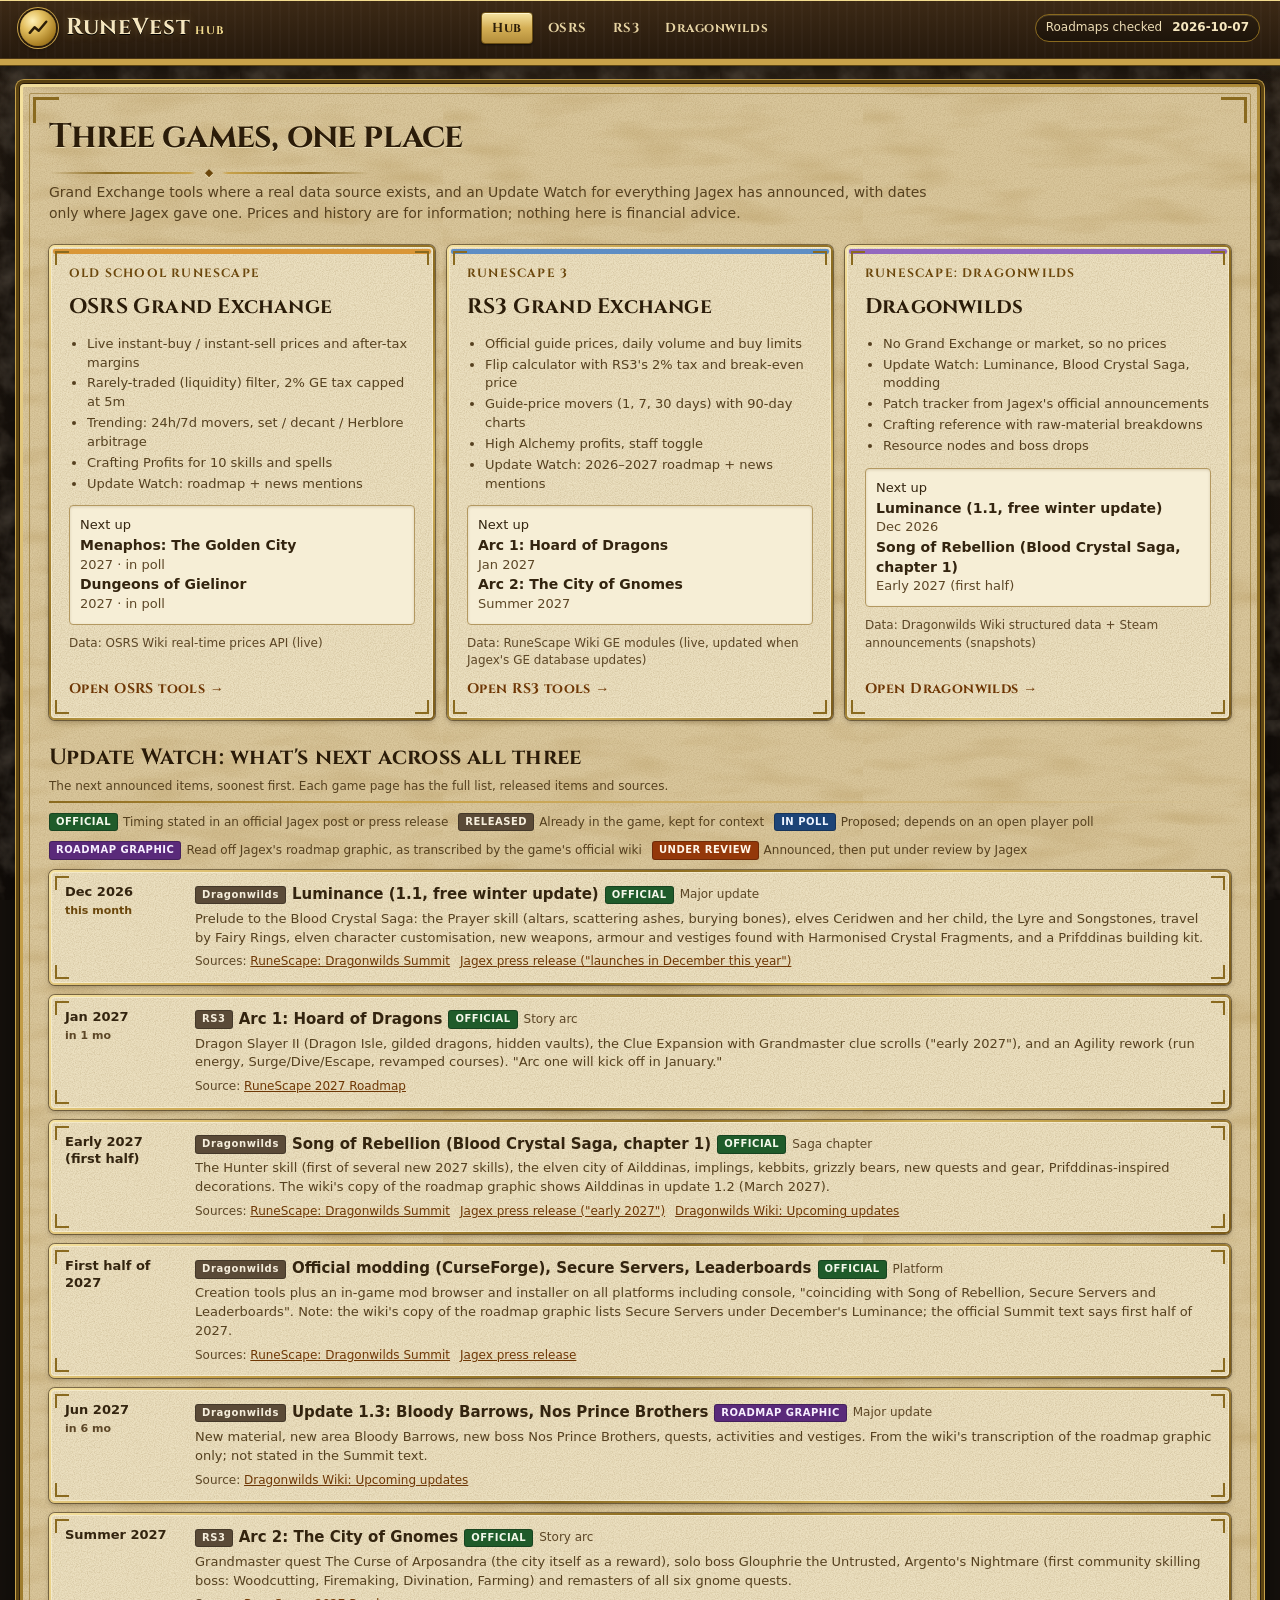
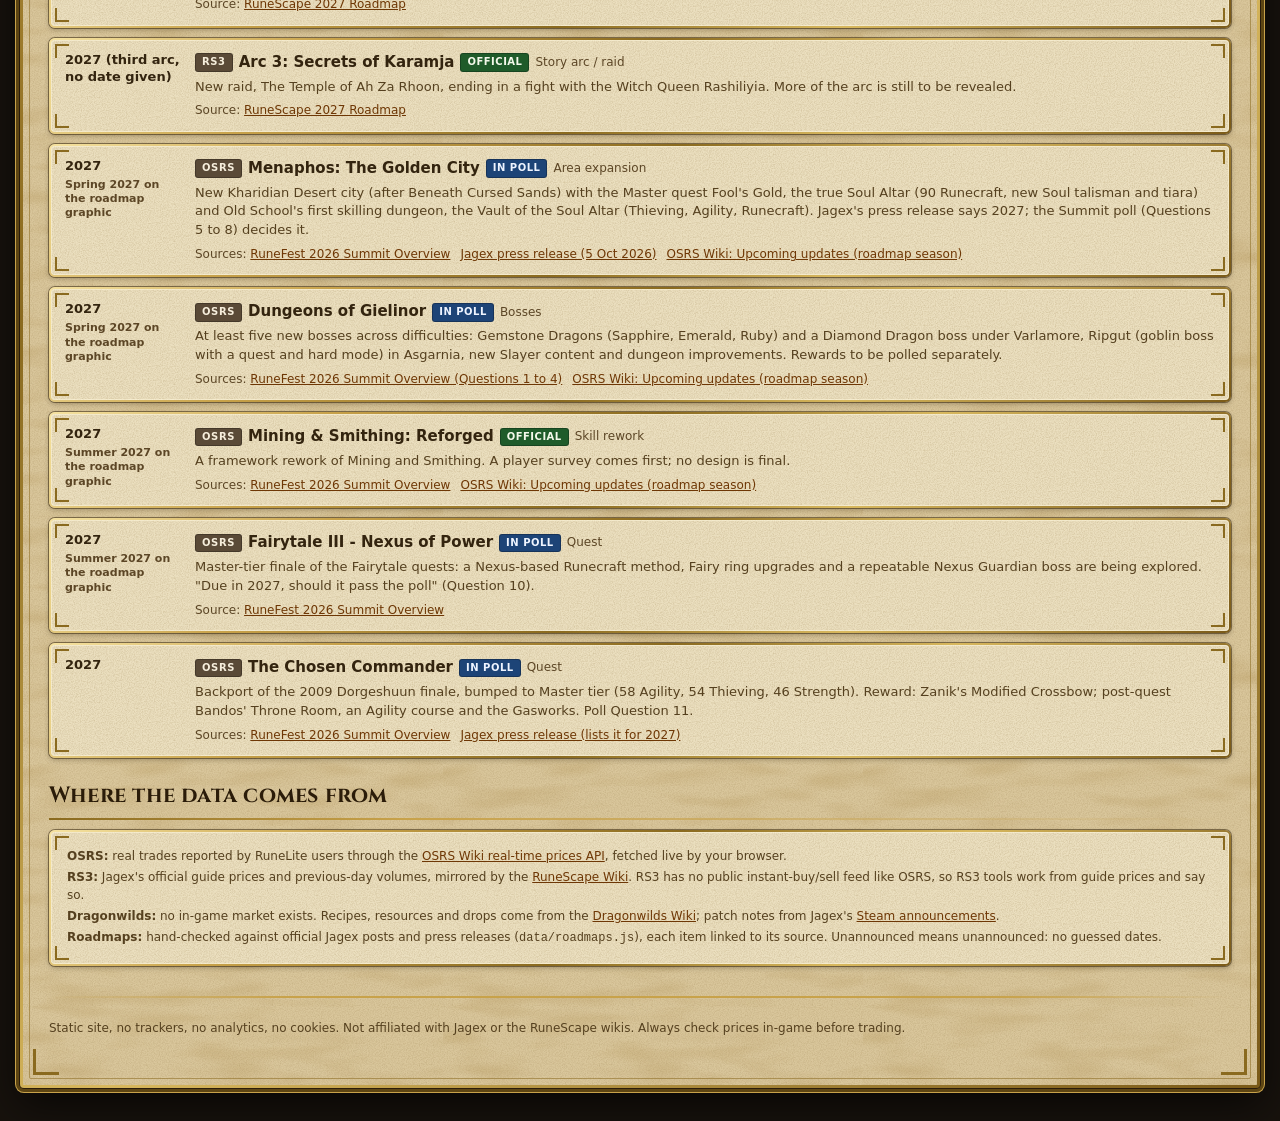
==== commit f89ce1dc: "Parchment and gold theme for all hub pages - Dark stone page, wood header with gold trim, parchment " ====
--- a/index.html
+++ b/index.html
@@ -6,16 +6,16 @@
 <title>RuneVest · Old School RuneScape, RuneScape 3 and Dragonwilds hub</title>
 <meta name="description" content="RuneVest: live OSRS Grand Exchange tools, RS3 GE guide prices and alchs, a Dragonwilds crafting reference and patch tracker, and one Update Watch for everything Jagex has announced. Not financial advice.">
 <meta name="color-scheme" content="dark">
-<meta name="theme-color" content="#0f172a">
-<link rel="icon" href="data:image/svg+xml,%3Csvg xmlns='http://www.w3.org/2000/svg' viewBox='0 0 32 32'%3E%3Crect width='32' height='32' rx='8' fill='%23f59e0b'/%3E%3Cpath d='M6 22l6-7 5 4 9-11' stroke='%230f172a' stroke-width='3.2' fill='none' stroke-linecap='round' stroke-linejoin='round'/%3E%3C/svg%3E">
+<meta name="theme-color" content="#2a1d10">
+<link rel="icon" href="data:image/svg+xml,%3Csvg xmlns='http://www.w3.org/2000/svg' viewBox='0 0 32 32'%3E%3Crect width='32' height='32' rx='8' fill='%23c8a24a'/%3E%3Cpath d='M6 22l6-7 5 4 9-11' stroke='%232b1d08' stroke-width='3.2' fill='none' stroke-linecap='round' stroke-linejoin='round'/%3E%3C/svg%3E">
 <link rel="canonical" href="https://molvalkor.github.io/RuneVest.Com/">
 <link rel="stylesheet" href="assets/base.css">
 </head>
-<body>
+<body data-game="hub">
 <header class="top">
   <div class="wrap">
     <a class="brand" href="./" aria-label="RuneVest hub">
-      <span class="logo" aria-hidden="true"><svg width="22" height="22" viewBox="0 0 32 32"><path d="M4 23l7-8 6 5 11-13" stroke="#0f172a" stroke-width="3.6" fill="none" stroke-linecap="round" stroke-linejoin="round"/></svg></span>
+      <span class="logo" aria-hidden="true"><svg width="22" height="22" viewBox="0 0 32 32"><path d="M4 23l7-8 6 5 11-13" stroke="#2b1d08" stroke-width="3.6" fill="none" stroke-linecap="round" stroke-linejoin="round"/></svg></span>
       <span><b>RuneVest</b><small>HUB</small></span>
     </a>
     <nav class="games" aria-label="Games"><a href="./" aria-current="page">Hub</a><a href="osrs/">OSRS</a><a href="rs3/">RS3</a><a href="dragonwilds/">Dragonwilds</a></nav>
@@ -31,7 +31,7 @@
 
   <section class="gamecards" aria-label="Games">
     <a class="gamecard" href="osrs/">
-      <span class="stripe" style="background:#f59e0b"></span>
+      <span class="stripe" style="background:#d9902a"></span>
       <span class="eyebrow">Old School RuneScape</span>
       <h2>OSRS Grand Exchange</h2>
       <ul>
@@ -46,7 +46,7 @@
       <span class="go">Open OSRS tools →</span>
     </a>
     <a class="gamecard" href="rs3/">
-      <span class="stripe" style="background:#60a5fa"></span>
+      <span class="stripe" style="background:#4f86c6"></span>
       <span class="eyebrow">RuneScape 3</span>
       <h2>RS3 Grand Exchange</h2>
       <ul>
@@ -61,7 +61,7 @@
       <span class="go">Open RS3 tools →</span>
     </a>
     <a class="gamecard" href="dragonwilds/">
-      <span class="stripe" style="background:#a78bfa"></span>
+      <span class="stripe" style="background:#8a5cc0"></span>
       <span class="eyebrow">RuneScape: Dragonwilds</span>
       <h2>Dragonwilds</h2>
       <ul>
--- a/assets/base.css
+++ b/assets/base.css
@@ -1,5 +1,5 @@
 /* RuneVest shared styles (originally the OSRS page's inline CSS). */
-:root{--bg:#0f172a;--panel:#1e293b;--panel2:#162032;--line:#334155;--line2:#475569;--txt:#e2e8f0;--mute:#94a3b8;--dim:#64748b;--gold:#f59e0b;--gold2:#fbbf24;--up:#22c55e;--down:#f87171;--blue:#60a5fa;--r:14px}
+:root{--bg:#f6eed6;--panel:#ebdfbf;--panel2:#e4d6b1;--sheet:#d9c69b;--line:#b89e6c;--line2:#8a6a1f;--txt:#33240f;--mute:#55401f;--dim:#5c4626;--gold:#c8a24a;--gold2:#6b470c;--goldhi:#f3dc8f;--golddk:#8a6a1f;--up:#175c24;--down:#9a1f16;--blue:#1d4a82;--link:#6e3705;--accent:#c8a24a;--accent-ink:#6b470c;--accent-hdr:#f3dc8f;--r:6px;--head:'Cinzel','Trajan Pro','Palatino Linotype',Palatino,'Book Antiqua',Georgia,serif}
 *{box-sizing:border-box}
 html{-webkit-text-size-adjust:100%}
 body{margin:0;background:var(--bg);color:var(--txt);font:14px/1.45 system-ui,-apple-system,"Segoe UI",Roboto,Inter,Helvetica,Arial,sans-serif}
@@ -193,3 +193,164 @@
 .tree li{margin:2px 0}
 .tree .q{color:var(--gold2);font-weight:700;font-variant-numeric:tabular-nums}
 .tree .fac{color:var(--dim);font-size:11px}
+
+/* =====================================================================
+   Parchment theme: dark stone page, wood header, parchment sheet with
+   gold trim. All textures are CSS gradients / inline SVG noise; no game
+   art or Jagex assets. Cinzel is self-hosted (SIL OFL, assets/fonts).
+   ===================================================================== */
+@font-face{font-family:'Cinzel';font-style:normal;font-weight:400 900;font-display:swap;src:url(fonts/cinzel-latin.woff2) format('woff2')}
+:root{
+ --noise:url("data:image/svg+xml,%3Csvg xmlns='http://www.w3.org/2000/svg' width='180' height='180'%3E%3Cfilter id='n'%3E%3CfeTurbulence type='fractalNoise' baseFrequency='.85' numOctaves='3' stitchTiles='stitch'/%3E%3CfeColorMatrix values='0 0 0 0 .32 0 0 0 0 .22 0 0 0 0 .08 0 0 0 .5 -.18'/%3E%3C/filter%3E%3Crect width='100%25' height='100%25' filter='url(%23n)'/%3E%3C/svg%3E");
+ --fibres:url("data:image/svg+xml,%3Csvg xmlns='http://www.w3.org/2000/svg' width='420' height='420'%3E%3Cfilter id='f'%3E%3CfeTurbulence type='fractalNoise' baseFrequency='.012 .05' numOctaves='2' seed='7'/%3E%3CfeColorMatrix values='0 0 0 0 .45 0 0 0 0 .3 0 0 0 0 .1 0 0 0 .9 -.42'/%3E%3C/filter%3E%3Crect width='100%25' height='100%25' filter='url(%23f)'/%3E%3C/svg%3E");
+ --stone:url("data:image/svg+xml,%3Csvg xmlns='http://www.w3.org/2000/svg' width='240' height='240'%3E%3Cfilter id='s'%3E%3CfeTurbulence type='fractalNoise' baseFrequency='.035' numOctaves='4' seed='3'/%3E%3CfeColorMatrix values='0 0 0 0 .5 0 0 0 0 .42 0 0 0 0 .32 0 0 0 .55 -.2'/%3E%3C/filter%3E%3Crect width='100%25' height='100%25' filter='url(%23s)'/%3E%3C/svg%3E");
+ --trim:linear-gradient(135deg,#f6e3a1 0%,#c8a24a 22%,#8a6a1f 48%,#d8b85e 70%,#7a5a18 100%);
+ --corner:var(--golddk);
+}
+body[data-game=osrs]{--accent:#d9902a;--accent-ink:#7a4200;--accent-hdr:#f0b453}
+body[data-game=rs3]{--accent:#4f86c6;--accent-ink:#1d4a82;--accent-hdr:#9cc3f0}
+body[data-game=dw]{--accent:#8a5cc0;--accent-ink:#5b2d82;--accent-hdr:#cdb0f0}
+html{background:#17120d}
+body{color:var(--txt);background:var(--stone),radial-gradient(1200px 700px at 50% -10%,#3a2c1d 0%,transparent 70%),linear-gradient(#211911,#120d09);background-attachment:fixed;min-height:100vh}
+a{color:var(--link)}
+a:hover{color:var(--txt)}
+:focus-visible{outline:2px solid var(--golddk);outline-offset:2px}
+h1,h2,.brand b,.gamecard h2,.metric .k,.fgroup legend,.gamecard .eyebrow,dialog h2{font-family:var(--head)}
+h1,h2{font-weight:700;letter-spacing:.01em}
+/* ---- wood header with gold trim ---- */
+.top{background:repeating-linear-gradient(90deg,rgba(255,255,255,.018) 0 2px,transparent 2px 9px),linear-gradient(#3d2a16,#24180c);backdrop-filter:none;border-bottom:0;box-shadow:0 1px 0 #f3dc8f inset,0 -3px 0 var(--accent) inset,0 -4px 0 #4a3415 inset,0 3px 0 #c8a24a,0 4px 0 #5d4513,0 8px 18px rgba(0,0,0,.55);color:#f1e4c3;padding-bottom:4px}
+.top .wrap{padding-bottom:12px}
+.brand b{font-size:23px;letter-spacing:.03em;color:#f6e7bf;text-shadow:0 1px 0 #000,0 0 10px rgba(200,162,74,.35)}
+.brand small{color:var(--accent-hdr);font-family:var(--head);letter-spacing:.18em}
+.logo{border-radius:50%;background:radial-gradient(circle at 35% 30%,#fff1b8 0%,#e3bf5f 32%,#a77d22 72%,#6b4d10 100%);box-shadow:0 0 0 2px #2a1c0b,0 0 0 3px #c8a24a,0 2px 6px rgba(0,0,0,.6)}
+.top .status{color:#d9c69b}
+.top .pill{background:linear-gradient(#2b1e10,#1d140a);border:1px solid #8a6a1f;color:#ecdcb4;box-shadow:inset 0 1px 0 rgba(243,220,143,.15)}
+.top .pill b{color:#f6e7bf}
+.games a{color:#e6d3a3;font-family:var(--head);font-weight:700;letter-spacing:.04em;border-radius:4px}
+.games a:hover{color:#fff4d0;background:rgba(200,162,74,.16);border-color:rgba(200,162,74,.4)}
+.games a[aria-current=page]{color:#2b1d08;background:linear-gradient(#f6e3a1,#d4af55 50%,#b38d3a);border-color:#6b4f14;box-shadow:inset 0 1px 0 #fff6cf,0 1px 2px rgba(0,0,0,.5)}
+/* ---- buttons: dark leather with gold edge ---- */
+.btn{background:linear-gradient(#5f4322,#3e2a14);color:#f3dfa6;border:1px solid #c8a24a;border-radius:4px;box-shadow:inset 0 1px 0 rgba(243,220,143,.35),0 1px 2px rgba(40,25,8,.45);text-shadow:0 1px 0 rgba(0,0,0,.5)}
+.btn:hover{background:linear-gradient(#73522a,#4a3218);border-color:#f3dc8f;color:#fff4d0}
+.btn.sm{border-radius:4px}
+/* ---- the parchment sheet ---- */
+main.wrap{position:relative;margin:22px auto 34px;width:min(1400px,calc(100% - 40px));max-width:none;padding:4px 26px 2px;border:3px solid transparent;border-radius:4px;
+ background:var(--fibres) padding-box,var(--noise) padding-box,radial-gradient(130% 110% at 50% 45%,transparent 62%,rgba(110,70,20,.22) 100%) padding-box,linear-gradient(var(--sheet),var(--sheet)) padding-box,var(--trim) border-box;
+ box-shadow:0 0 0 1px #2a1c0b,0 0 0 4px #5d4513,0 0 0 5px #c8a24a,0 14px 40px rgba(0,0,0,.7)}
+main.wrap::before{content:"";position:absolute;inset:6px;pointer-events:none;border:1px solid rgba(138,106,31,.55);border-radius:2px}
+/* ornate corner brackets */
+.panel,.card,.post,.rm-item,.gamecard,dialog,main.wrap{--cs:14px;--ct:2px}
+.panel,.card,.post,.rm-item,.gamecard{position:relative}
+.panel::after,.card::after,.post::after,.rm-item::after,.gamecard::after,main.wrap::after{content:"";position:absolute;inset:4px;pointer-events:none;
+ background:
+  linear-gradient(var(--corner),var(--corner)) left top/var(--cs) var(--ct),linear-gradient(var(--corner),var(--corner)) left top/var(--ct) var(--cs),
+  linear-gradient(var(--corner),var(--corner)) right top/var(--cs) var(--ct),linear-gradient(var(--corner),var(--corner)) right top/var(--ct) var(--cs),
+  linear-gradient(var(--corner),var(--corner)) left bottom/var(--cs) var(--ct),linear-gradient(var(--corner),var(--corner)) left bottom/var(--ct) var(--cs),
+  linear-gradient(var(--corner),var(--corner)) right bottom/var(--cs) var(--ct),linear-gradient(var(--corner),var(--corner)) right bottom/var(--ct) var(--cs);
+ background-repeat:no-repeat}
+main.wrap::after{inset:10px;--cs:26px;--ct:3px}
+/* ---- parchment panels with gold bevel ---- */
+.panel,.card,.post,.rm-item,.gamecard,.tbl-wrap,dialog{border:2px solid transparent;border-radius:var(--r);color:var(--txt);
+ background:var(--noise) padding-box,radial-gradient(140% 120% at 50% 40%,transparent 60%,rgba(122,84,30,.14) 100%) padding-box,linear-gradient(var(--panel),var(--panel)) padding-box,var(--trim) border-box;
+ box-shadow:0 0 0 1px rgba(58,40,15,.55),inset 0 0 0 1px rgba(255,248,220,.55),0 2px 5px rgba(40,25,8,.3)}
+.card:hover,.gamecard:hover{box-shadow:0 0 0 1px rgba(58,40,15,.7),inset 0 0 0 1px rgba(255,248,220,.7),0 0 0 3px rgba(200,162,74,.45),0 4px 10px rgba(40,25,8,.35);border-color:transparent}
+.card:focus-visible,.gamecard:focus-visible{outline:3px solid var(--golddk);outline-offset:2px}
+.tbl-wrap{background:linear-gradient(var(--panel),var(--panel)) padding-box,var(--trim) border-box}
+.post .tbl-wrap{background:linear-gradient(var(--panel2),var(--panel2)) padding-box,var(--trim) border-box}
+.rm-item.past{opacity:1;--panel:#e1d3ae}
+.rm-item.past h3,.rm-item.past .rm-when{color:var(--mute)}
+/* text tones on parchment */
+.hero h1{font-size:34px;color:#2b1c09;text-shadow:0 1px 0 rgba(255,246,214,.6)}
+.hero h1::after{content:"\25C6";display:block;width:min(320px,80%);margin:6px 0 2px;color:var(--accent-ink);font-size:10px;line-height:10px;text-align:center;
+ background:linear-gradient(90deg,transparent,var(--golddk) 18%,var(--gold) 44%,transparent 46%,transparent 54%,var(--gold) 56%,var(--golddk) 82%,transparent) center/100% 2px no-repeat}
+.hero p{color:var(--mute)}
+h2{color:#2b1c09}
+.sec-head{padding-bottom:8px;background:linear-gradient(90deg,var(--golddk),var(--gold) 30%,rgba(200,162,74,.25) 80%,transparent) left bottom/100% 2px no-repeat}
+.metric .k{font-size:11.5px;letter-spacing:.06em;color:var(--dim);font-weight:700}
+.metric .v{color:#2b1c09}
+.fgroup{border:1px solid var(--line);border-radius:4px;background:rgba(255,250,232,.25)}
+.fgroup legend{color:var(--accent-ink);font-size:12px;letter-spacing:.06em}
+.field label{color:var(--mute)}
+.field input,.field select,#rc-qty{background:var(--bg) !important;color:var(--txt);border:1px solid #9c7d45 !important;border-radius:4px !important;box-shadow:inset 0 1px 2px rgba(90,60,20,.25)}
+.field input::placeholder{color:#7d6644}
+.field input:focus,.field select:focus{outline:2px solid var(--golddk);border-color:var(--golddk)}
+.field .hint{color:var(--dim)}
+/* tabs as gold-edged page tabs */
+.tabs{border-bottom:2px solid var(--golddk);gap:4px}
+.tab{color:var(--mute);border:1px solid transparent;border-bottom:0;border-radius:4px 4px 0 0;margin-bottom:-2px;border-bottom:2px solid transparent}
+.tab:hover{color:var(--txt);background:rgba(200,162,74,.15)}
+.tab[aria-selected=true]{color:#2b1c09;background:linear-gradient(#f3e7c6,var(--panel));border-color:var(--golddk);border-bottom:2px solid var(--panel);box-shadow:inset 0 2px 0 var(--gold)}
+.tab .cnt{color:var(--dim)}
+.seg{border:1px solid var(--golddk);border-radius:4px}
+.seg button{background:var(--bg);color:var(--mute)}
+.seg button+button{border-left:1px solid var(--line)}
+.seg button[aria-pressed=true],.chip[aria-pressed=true]{background:linear-gradient(#f6e3a1,#d4af55 55%,#b8923f);color:#2b1d08;box-shadow:inset 0 1px 0 #fff6cf}
+.chip{background:var(--bg);border:1px solid #a58550;color:var(--mute);border-radius:4px}
+.chip:hover{border-color:var(--golddk);color:var(--txt)}
+.chip[aria-pressed=true]{border-color:#6b4f14}
+.chip[aria-pressed=true] .cnt{opacity:.9}
+.controls label.chk{color:var(--mute)}
+input[type=checkbox]{accent-color:#8a6a1f}
+/* status / item tags: dark fills, light text, AA contrast */
+.tag,.basis{border-radius:3px;border:1px solid rgba(0,0,0,.25)}
+.tag,.basis.official{background:#1f5b2a;color:#f3f8ea}
+.tag.gray,.basis.released{background:#5a4a37;color:#f6eedc}
+.tag.blue,.basis.poll{background:#1d4477;color:#eef4ff}
+.basis.roadmap-image{background:#5a2a7a;color:#f7eeff}
+.tag.warn,.basis.re-evaluation{background:#94380a;color:#fff5e8}
+.rm-legend{color:var(--mute)}
+/* cards, kv, profit boxes */
+.kv div span{color:var(--dim)}
+.profit,.box,.chart,.gamecard .next{background:var(--bg);border:1px solid #b39860;border-radius:4px;box-shadow:inset 0 1px 3px rgba(90,60,20,.18)}
+.box .k{color:var(--dim)}
+.gamecard .next b{color:var(--txt)}
+.gamecard .eyebrow{color:var(--accent-ink);letter-spacing:.1em;font-size:12px}
+.gamecard ul{color:var(--mute)}
+.gamecard .go{color:var(--link);font-family:var(--head);letter-spacing:.03em}
+.gamecard .live{color:var(--dim)}
+.gamecard .stripe{height:5px;inset:2px 2px auto 2px;border-radius:2px;opacity:.9}
+.gamecard{border-radius:var(--r)}
+/* tables */
+th{background:linear-gradient(#dcc799,#cdb487);color:#3d2a12;border-bottom:2px solid var(--golddk)}
+td{border-top:1px solid rgba(138,106,31,.35)}
+tbody tr:nth-child(even) td{background-color:rgba(160,120,50,.06)}
+tbody tr:hover,tbody tr:hover td{background-color:rgba(200,162,74,.2)}
+td.sticky,th.sticky{background:var(--panel)}
+th.sticky{background:#d4bd90}
+tbody tr:nth-child(even) td.sticky{background:#e6d9b6}
+tbody tr:hover td.sticky{background:#e0cd9d}
+.post .tbl-wrap td.sticky{background:var(--panel2)}
+.post .tbl-wrap tbody tr:hover td.sticky{background:#dcc898}
+td.name button:hover,.post h3 a:hover{color:var(--link)}
+.post h3 a{color:var(--txt)}
+.post .meta{color:var(--dim)}
+.legs,.cr-legs,.staffnote,.fsum,.note,.empty{color:var(--mute)}
+.free{color:var(--dim)}
+/* banners / errors */
+.banner{background:linear-gradient(#f5e6bb,#ecd9a3);border:1px solid #9a6b14;border-left:5px solid var(--golddk);color:#3b2a12;border-radius:4px}
+.banner b{color:#6b3a00}
+.err{background:#f3d9cf;border:1px solid #9b2218;color:#5e120c;border-radius:4px}
+.nfa{color:#7a3300;border-color:#a0601a;background:rgba(255,240,210,.6)}
+.rm-item .mkt{color:var(--txt);border-left:3px solid var(--gold)}
+.rm-when .rel{color:var(--dim)}.rm-when .rel.soon{color:var(--accent-ink)}
+.rm-src{color:var(--dim)}
+.jump a{background:var(--bg);border:1px solid #a58550;border-radius:4px;color:var(--link)}
+.jump a:hover{border-color:var(--golddk);color:var(--txt)}
+details summary{color:var(--link)}
+.tree ul{border-left:1px dashed var(--golddk)}
+.tree .q{color:var(--gold2)}
+.tree .fac{color:var(--dim)}
+/* modal */
+dialog{border-radius:6px;padding:0}
+dialog::backdrop{background:rgba(15,10,5,.78)}
+.mhead{border-bottom:2px solid var(--golddk);background:linear-gradient(rgba(200,162,74,.18),transparent)}
+dialog::after{content:"";position:absolute;inset:4px;pointer-events:none;
+ background:linear-gradient(var(--corner),var(--corner)) left top/var(--cs) var(--ct),linear-gradient(var(--corner),var(--corner)) left top/var(--ct) var(--cs),linear-gradient(var(--corner),var(--corner)) right top/var(--cs) var(--ct),linear-gradient(var(--corner),var(--corner)) right top/var(--ct) var(--cs);background-repeat:no-repeat}
+footer{border-top:0;color:var(--mute);background:linear-gradient(90deg,transparent,var(--gold) 20%,var(--gold) 80%,transparent) top/100% 2px no-repeat}
+::selection{background:rgba(200,162,74,.45);color:#1d1306}
+@media (max-width:640px){
+ main.wrap{width:auto;margin:12px 6px 22px;padding:2px 12px 2px;box-shadow:0 0 0 1px #2a1c0b,0 0 0 3px #c8a24a,0 8px 22px rgba(0,0,0,.7)}
+ main.wrap::after{--cs:16px;inset:8px}
+ .hero h1{font-size:26px}
+ .brand b{font-size:20px}
+}
